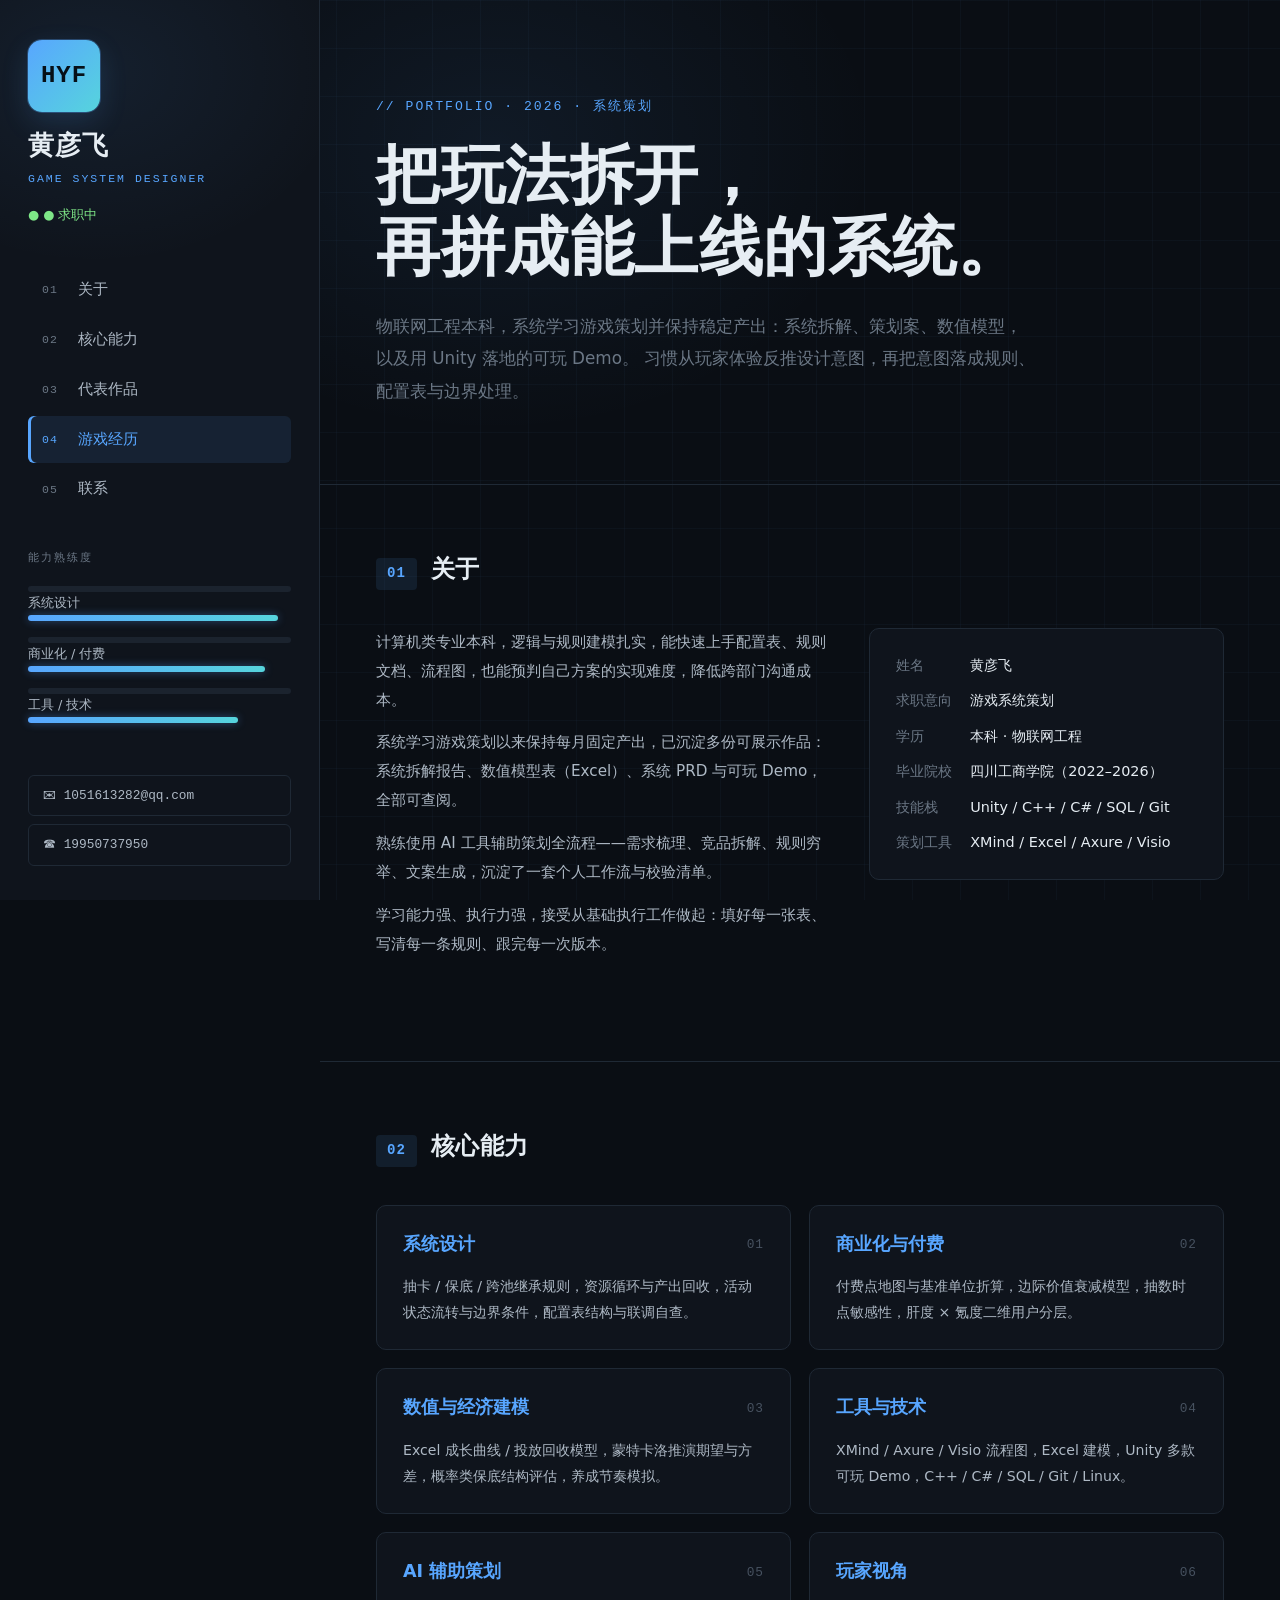
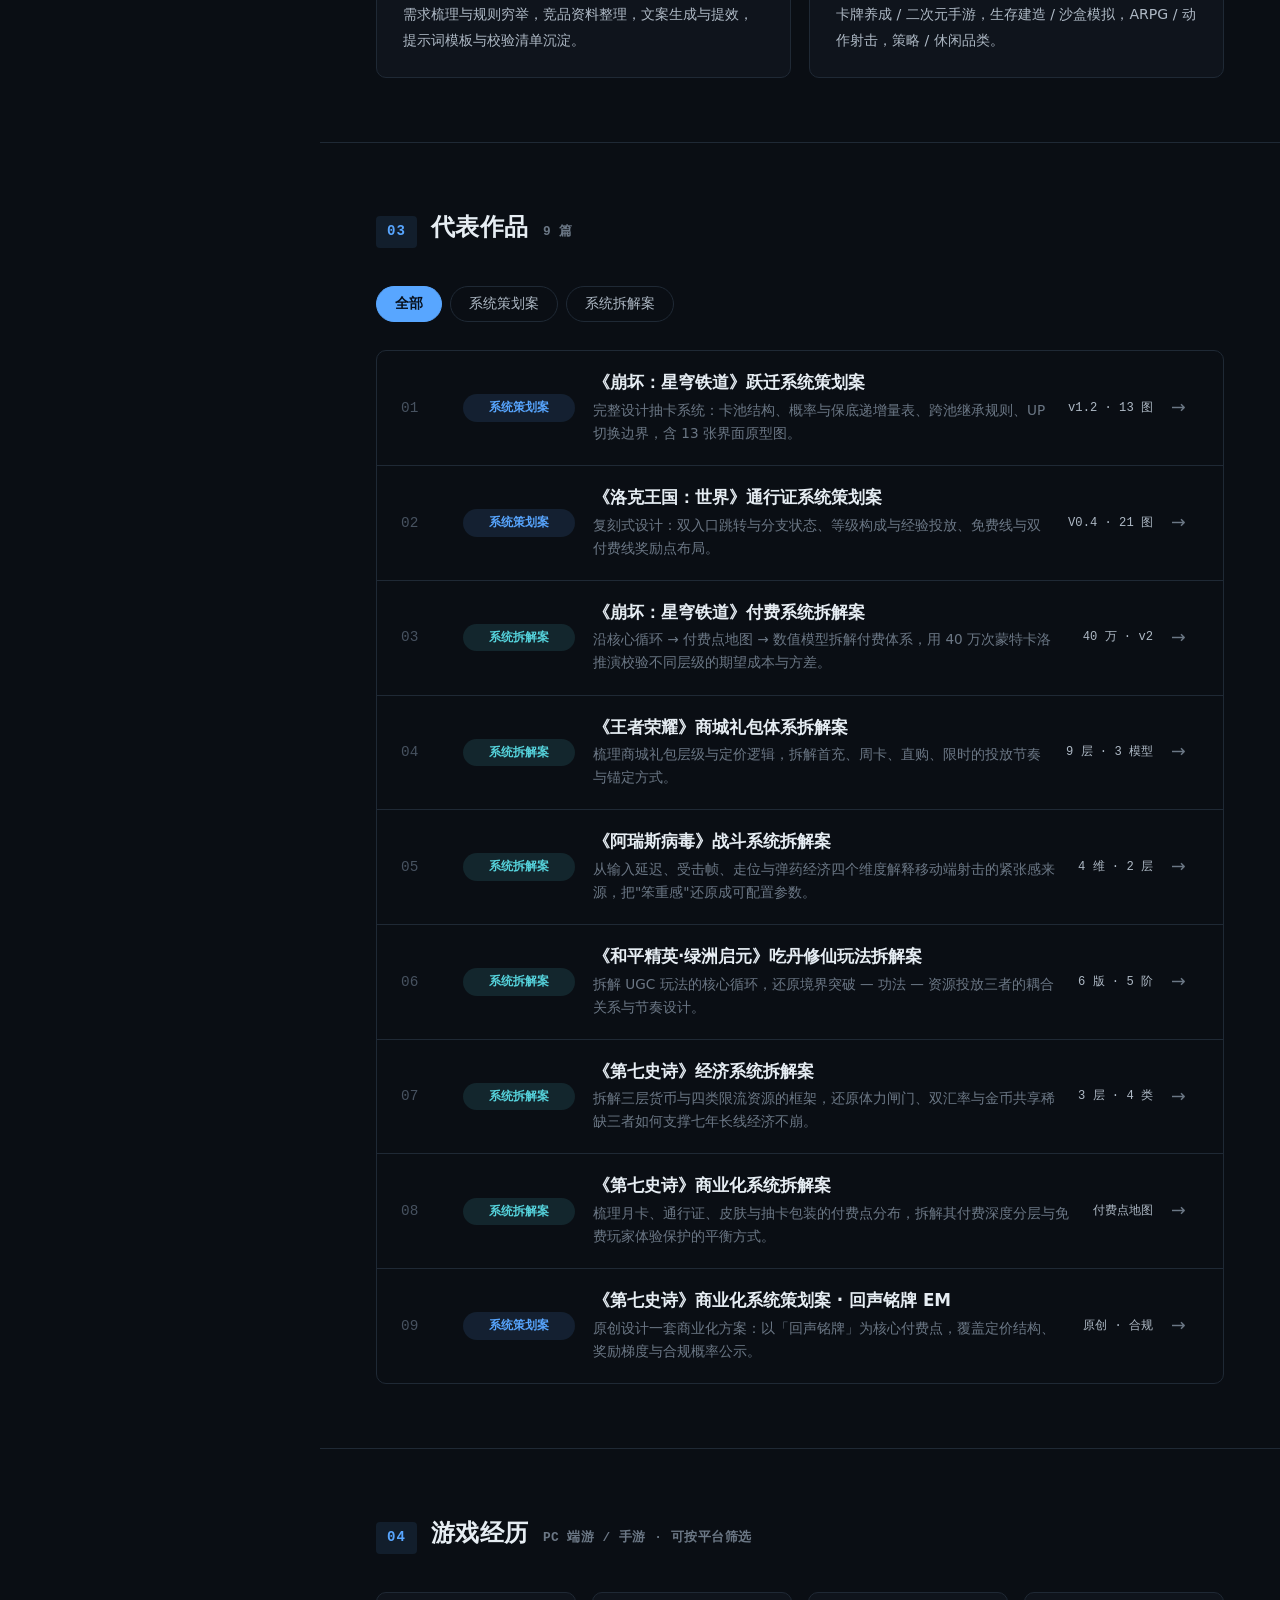
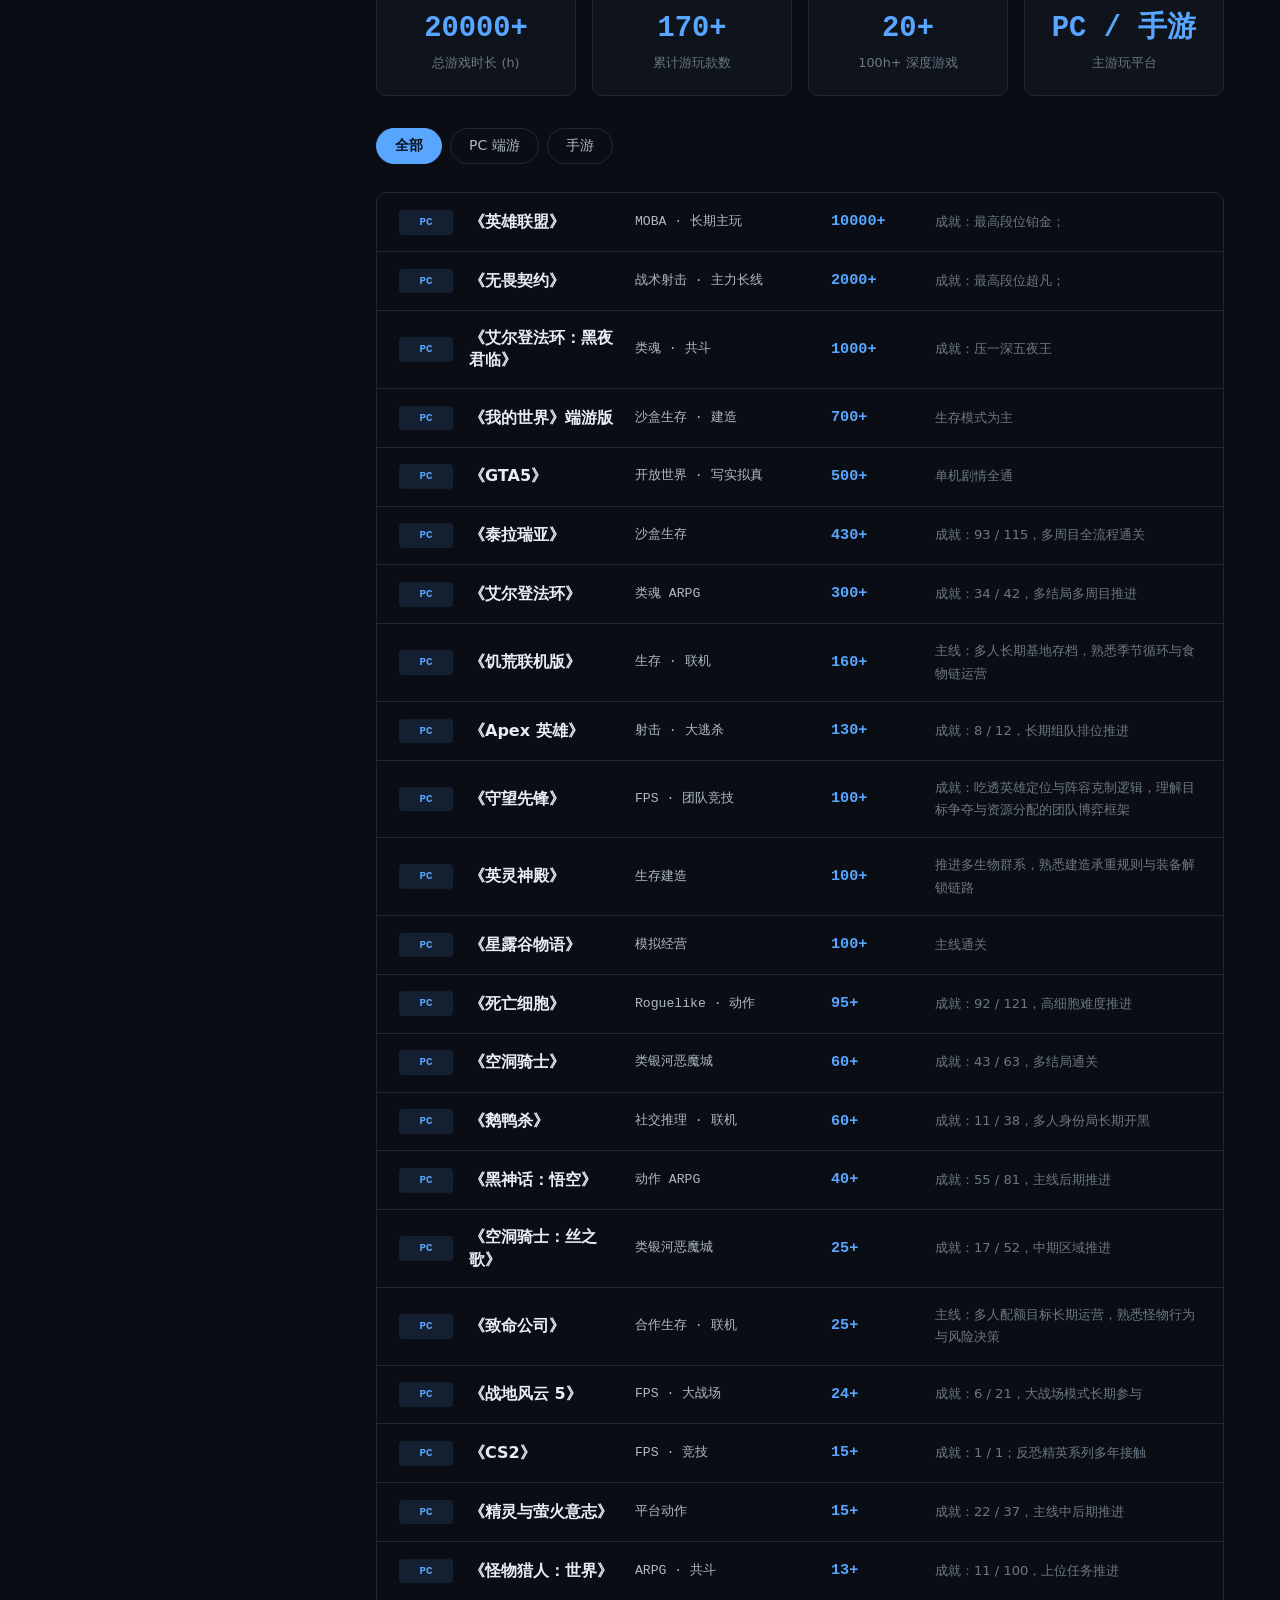
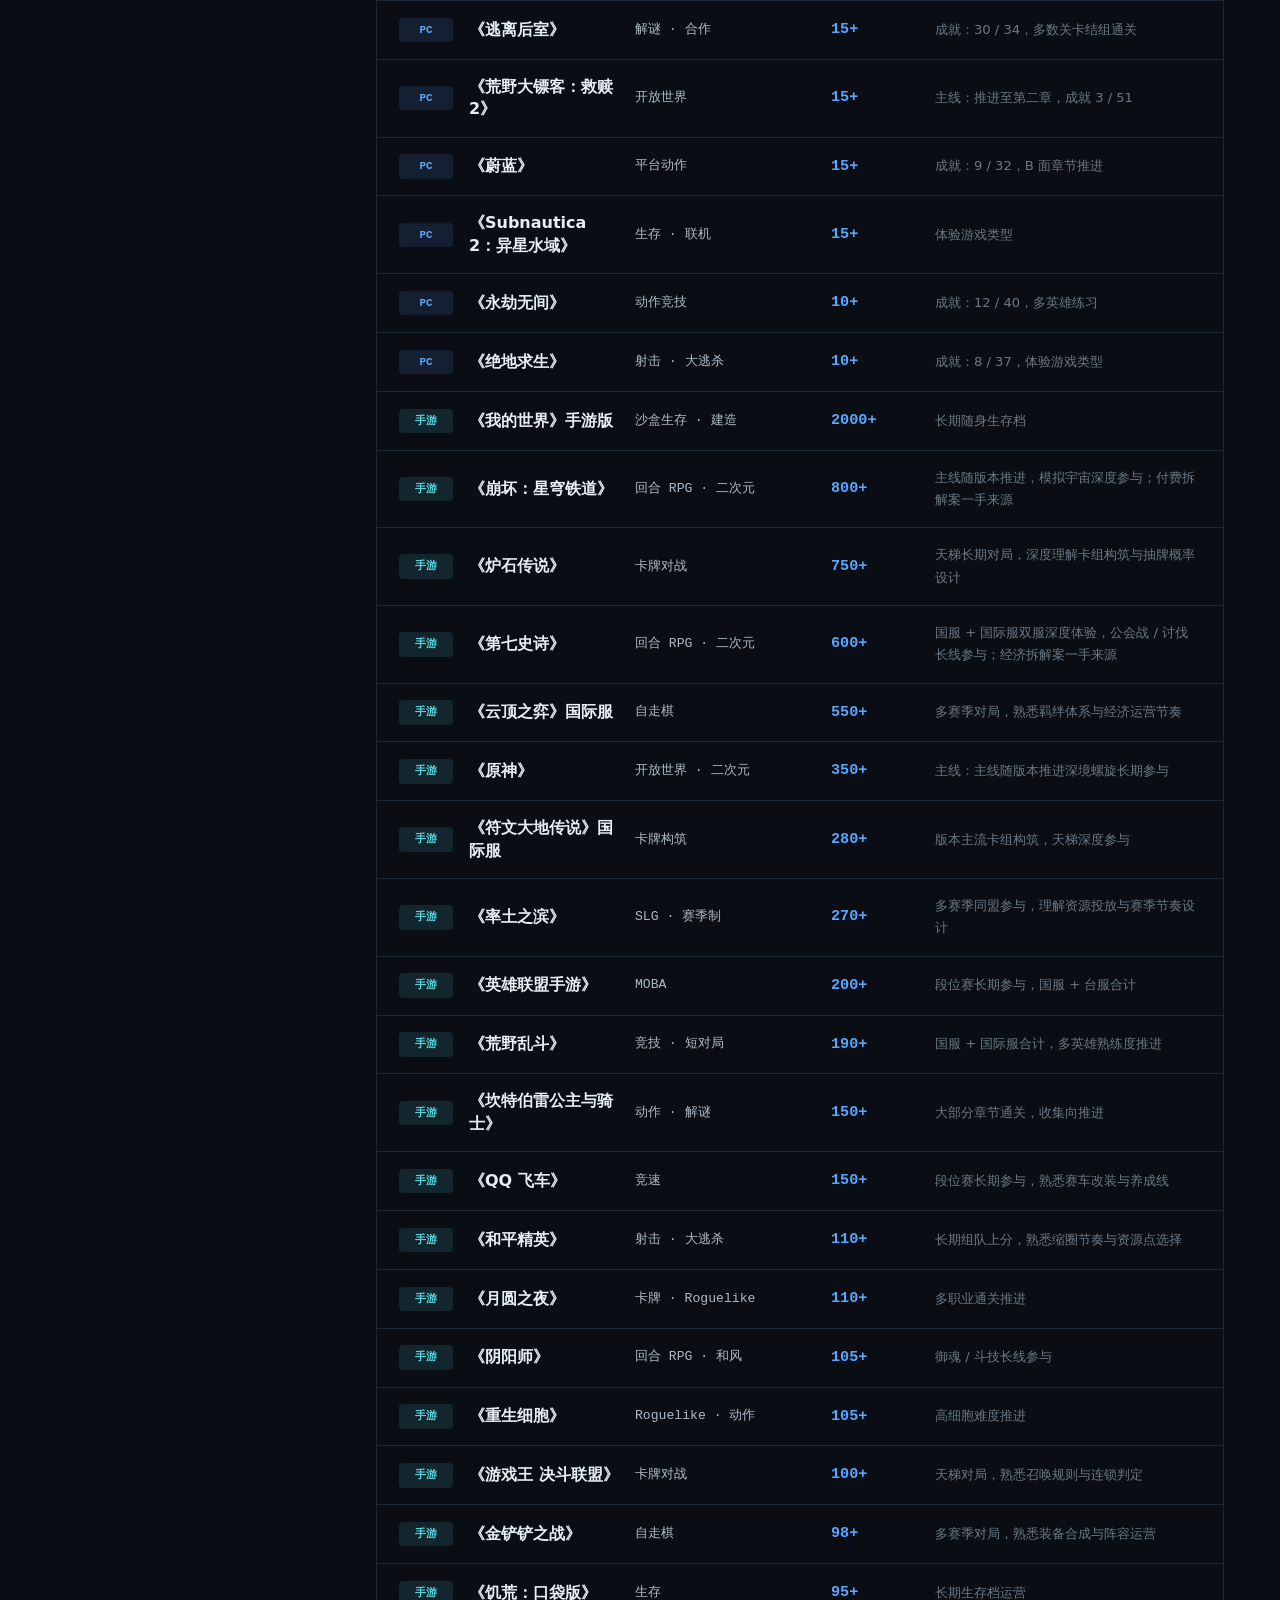
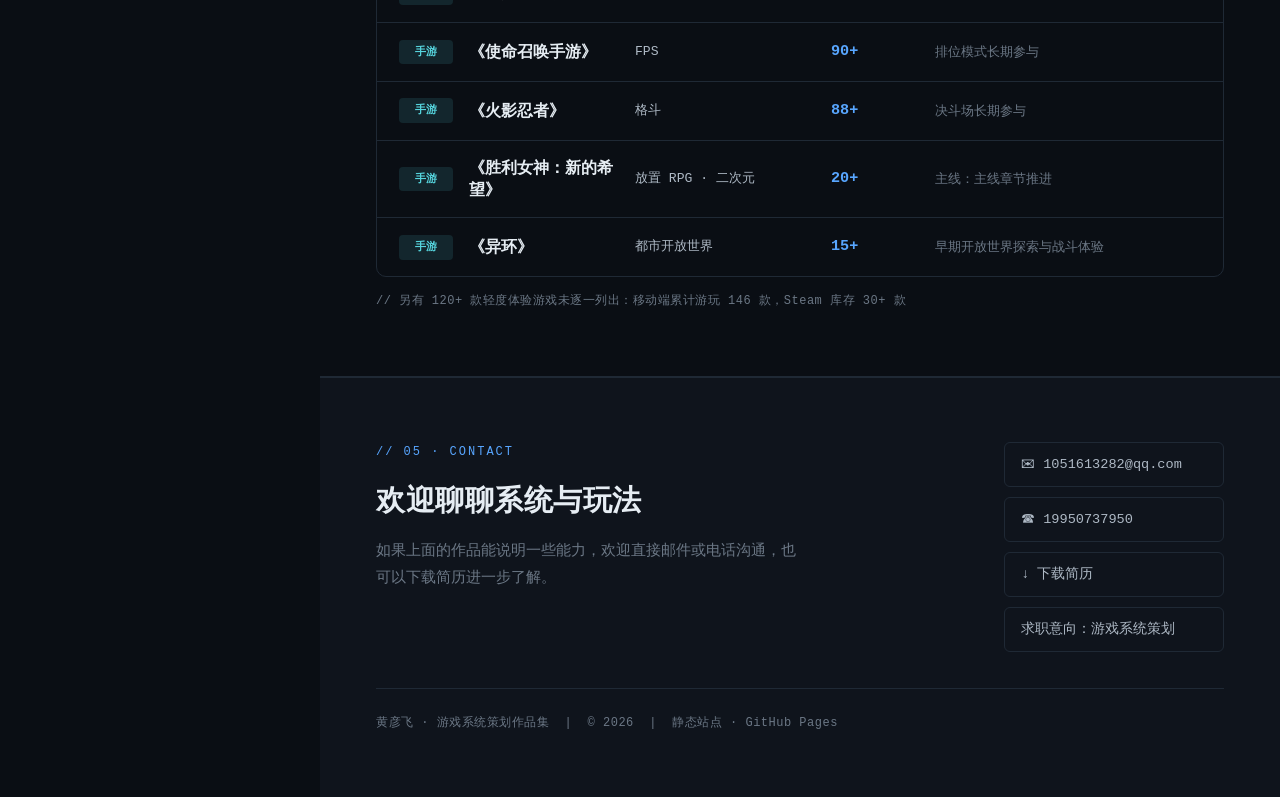
==== index.html @ 5b3c5676 "portfolio v2: 9 works, 51 games, resume download" ====
<!DOCTYPE html>
<html lang="zh-CN">
<head>
<meta charset="UTF-8">
<meta name="viewport" content="width=device-width, initial-scale=1">
<title>黄彦飞 · 游戏系统策划</title>
<meta name="description" content="黄彦飞 —— 游戏系统策划作品集：系统拆解、商业化策划、数值推演与可玩 Demo。求职意向：系统策划。">
<link rel="stylesheet" href="assets/styles.css">
</head>
<body>

<div class="shell">

  <!-- ============ 左侧身份栏 ============ -->
  <aside class="sidebar">
    <div class="idcard">
      <div class="idcard__avatar">HYF</div>
      <div class="idcard__name">黄彦飞</div>
      <div class="idcard__role">GAME&nbsp;SYSTEM&nbsp;DESIGNER</div>
      <div class="idcard__meta">
        <span class="ok">● 求职中</span>
      </div>
    </div>

    <nav class="sidenav">
      <a href="#about"><b>01</b><span>关于</span></a>
      <a href="#skills"><b>02</b><span>核心能力</span></a>
      <a href="#work"><b>03</b><span>代表作品</span></a>
      <a href="#play"><b>04</b><span>游戏经历</span></a>
      <a href="#contact"><b>05</b><span>联系</span></a>
    </nav>

    <div class="side-skills">
      <div class="sklabel">能力熟练度</div>
      <div class="statbar"><span>系统设计</span><i style="width:95%"></i></div>
      <div class="statbar"><span>商业化 / 付费</span><i style="width:90%"></i></div>
      <div class="statbar"><span>工具 / 技术</span><i style="width:80%"></i></div>
    </div>

    <div class="side-contact">
      <a href="mailto:1051613282@qq.com">✉ 1051613282@qq.com</a>
      <a href="tel:19950737950">☎ 19950737950</a>
    </div>
  </aside>

  <!-- ============ 右侧内容 ============ -->
  <main class="main">

    <section class="lede" id="top">
      <p class="lede__kicker">// PORTFOLIO · 2026 · 系统策划</p>
      <h1 class="lede__title">把玩法拆开，<br>再拼成能上线的系统。</h1>
      <p class="lede__desc">
        物联网工程本科，系统学习游戏策划并保持稳定产出：系统拆解、策划案、数值模型，以及用 Unity 落地的可玩 Demo。
        习惯从玩家体验反推设计意图，再把意图落成规则、配置表与边界处理。
      </p>
    </section>

    <!-- 01 关于 -->
    <section class="block" id="about">
      <div class="block__label"><span>01</span>关于</div>
      <div class="about2">
        <div class="about2__bio">
          <p>计算机类专业本科，逻辑与规则建模扎实，能快速上手配置表、规则文档、流程图，也能预判自己方案的实现难度，降低跨部门沟通成本。</p>
          <p>系统学习游戏策划以来保持每月固定产出，已沉淀多份可展示作品：系统拆解报告、数值模型表（Excel）、系统 PRD 与可玩 Demo，全部可查阅。</p>
          <p>熟练使用 AI 工具辅助策划全流程——需求梳理、竞品拆解、规则穷举、文案生成，沉淀了一套个人工作流与校验清单。</p>
          <p>学习能力强、执行力强，接受从基础执行工作做起：填好每一张表、写清每一条规则、跟完每一次版本。</p>
        </div>
        <dl class="spec">
          <dt>姓名</dt><dd>黄彦飞</dd>
          <dt>求职意向</dt><dd>游戏系统策划 </dd>
          <dt>学历</dt><dd>本科 · 物联网工程</dd>
          <dt>毕业院校</dt><dd>四川工商学院（2022–2026）</dd>
          <dt>技能栈</dt><dd>Unity / C++ / C# / SQL / Git</dd>
          <dt>策划工具</dt><dd>XMind / Excel / Axure / Visio</dd>
        </dl>
      </div>
    </section>

    <!-- 02 核心能力 -->
    <section class="block" id="skills">
      <div class="block__label"><span>02</span>核心能力</div>
      <div class="skills2">
        <div class="sk">
          <div class="sk__h"><span class="sk__name">系统设计</span><span class="sk__no">01</span></div>
          <p>抽卡 / 保底 / 跨池继承规则，资源循环与产出回收，活动状态流转与边界条件，配置表结构与联调自查。</p>
        </div>
        <div class="sk">
          <div class="sk__h"><span class="sk__name">商业化与付费</span><span class="sk__no">02</span></div>
          <p>付费点地图与基准单位折算，边际价值衰减模型，抽数时点敏感性，肝度 × 氪度二维用户分层。</p>
        </div>
        <div class="sk">
          <div class="sk__h"><span class="sk__name">数值与经济建模</span><span class="sk__no">03</span></div>
          <p>Excel 成长曲线 / 投放回收模型，蒙特卡洛推演期望与方差，概率类保底结构评估，养成节奏模拟。</p>
        </div>
        <div class="sk">
          <div class="sk__h"><span class="sk__name">工具与技术</span><span class="sk__no">04</span></div>
          <p>XMind / Axure / Visio 流程图，Excel 建模，Unity 多款可玩 Demo，C++ / C# / SQL / Git / Linux。</p>
        </div>
        <div class="sk">
          <div class="sk__h"><span class="sk__name">AI 辅助策划</span><span class="sk__no">05</span></div>
          <p>需求梳理与规则穷举，竞品资料整理，文案生成与提效，提示词模板与校验清单沉淀。</p>
        </div>
        <div class="sk">
          <div class="sk__h"><span class="sk__name">玩家视角</span><span class="sk__no">06</span></div>
          <p>卡牌养成 / 二次元手游，生存建造 / 沙盒模拟，ARPG / 动作射击，策略 / 休闲品类。</p>
        </div>
      </div>
    </section>

    <!-- 03 代表作品 -->
    <section class="block" id="work">
      <div class="block__label"><span>03</span>代表作品 <em>9 篇</em></div>
      <div class="filter-bar" data-filter-target="projlist" data-row=".projrow">
        <button class="filter-btn active" data-filter="all">全部</button>
        <button class="filter-btn" data-filter="design">系统策划案</button>
        <button class="filter-btn" data-filter="analysis">系统拆解案</button>
      </div>

      <div class="projlist" id="projlist">

        <a class="projrow" data-cat="design" href="works/hsr-warp-design.html">
          <span class="projrow__idx">01</span>
          <span class="projrow__tag tag--design">系统策划案</span>
          <span class="projrow__body">
            <span class="projrow__title">《崩坏：星穹铁道》跃迁系统策划案</span>
            <span class="projrow__desc">完整设计抽卡系统：卡池结构、概率与保底递增量表、跨池继承规则、UP 切换边界，含 13 张界面原型图。</span>
          </span>
          <span class="projrow__meta">v1.2 · 13 图</span>
          <span class="projrow__arrow">→</span>
        </a>

        <a class="projrow" data-cat="design" href="works/luoke-world-design.html">
          <span class="projrow__idx">02</span>
          <span class="projrow__tag tag--design">系统策划案</span>
          <span class="projrow__body">
            <span class="projrow__title">《洛克王国：世界》通行证系统策划案</span>
            <span class="projrow__desc">复刻式设计：双入口跳转与分支状态、等级构成与经验投放、免费线与双付费线奖励点布局。</span>
          </span>
          <span class="projrow__meta">V0.4 · 21 图</span>
          <span class="projrow__arrow">→</span>
        </a>

        <a class="projrow" data-cat="analysis" href="works/hsr-payment-analysis.html">
          <span class="projrow__idx">03</span>
          <span class="projrow__tag tag--analysis">系统拆解案</span>
          <span class="projrow__body">
            <span class="projrow__title">《崩坏：星穹铁道》付费系统拆解案</span>
            <span class="projrow__desc">沿核心循环 → 付费点地图 → 数值模型拆解付费体系，用 40 万次蒙特卡洛推演校验不同层级的期望成本与方差。</span>
          </span>
          <span class="projrow__meta">40 万 · v2</span>
          <span class="projrow__arrow">→</span>
        </a>

        <a class="projrow" data-cat="analysis" href="works/wz-gift-analysis.html">
          <span class="projrow__idx">04</span>
          <span class="projrow__tag tag--analysis">系统拆解案</span>
          <span class="projrow__body">
            <span class="projrow__title">《王者荣耀》商城礼包体系拆解案</span>
            <span class="projrow__desc">梳理商城礼包层级与定价逻辑，拆解首充、周卡、直购、限时的投放节奏与锚定方式。</span>
          </span>
          <span class="projrow__meta">9 层 · 3 模型</span>
          <span class="projrow__arrow">→</span>
        </a>

        <a class="projrow" data-cat="analysis" href="works/ares-combat-analysis.html">
          <span class="projrow__idx">05</span>
          <span class="projrow__tag tag--analysis">系统拆解案</span>
          <span class="projrow__body">
            <span class="projrow__title">《阿瑞斯病毒》战斗系统拆解案</span>
            <span class="projrow__desc">从输入延迟、受击帧、走位与弹药经济四个维度解释移动端射击的紧张感来源，把"笨重感"还原成可配置参数。</span>
          </span>
          <span class="projrow__meta">4 维 · 2 层</span>
          <span class="projrow__arrow">→</span>
        </a>

        <a class="projrow" data-cat="analysis" href="works/oasis-xiuxian-analysis.html">
          <span class="projrow__idx">06</span>
          <span class="projrow__tag tag--analysis">系统拆解案</span>
          <span class="projrow__body">
            <span class="projrow__title">《和平精英·绿洲启元》吃丹修仙玩法拆解案</span>
            <span class="projrow__desc">拆解 UGC 玩法的核心循环，还原境界突破 — 功法 — 资源投放三者的耦合关系与节奏设计。</span>
          </span>
          <span class="projrow__meta">6 版 · 5 阶</span>
          <span class="projrow__arrow">→</span>
        </a>

        <a class="projrow" data-cat="analysis" href="works/e7-economy-analysis.html">
          <span class="projrow__idx">07</span>
          <span class="projrow__tag tag--analysis">系统拆解案</span>
          <span class="projrow__body">
            <span class="projrow__title">《第七史诗》经济系统拆解案</span>
            <span class="projrow__desc">拆解三层货币与四类限流资源的框架，还原体力闸门、双汇率与金币共享稀缺三者如何支撑七年长线经济不崩。</span>
          </span>
          <span class="projrow__meta">3 层 · 4 类</span>
          <span class="projrow__arrow">→</span>
        </a>

        <a class="projrow" data-cat="analysis" href="works/e7-monetization-analysis.html">
          <span class="projrow__idx">08</span>
          <span class="projrow__tag tag--analysis">系统拆解案</span>
          <span class="projrow__body">
            <span class="projrow__title">《第七史诗》商业化系统拆解案</span>
            <span class="projrow__desc">梳理月卡、通行证、皮肤与抽卡包装的付费点分布，拆解其付费深度分层与免费玩家体验保护的平衡方式。</span>
          </span>
          <span class="projrow__meta">付费点地图</span>
          <span class="projrow__arrow">→</span>
        </a>

        <a class="projrow" data-cat="design" href="works/e7-monetization-design.html">
          <span class="projrow__idx">09</span>
          <span class="projrow__tag tag--design">系统策划案</span>
          <span class="projrow__body">
            <span class="projrow__title">《第七史诗》商业化系统策划案 · 回声铭牌 EM</span>
            <span class="projrow__desc">原创设计一套商业化方案：以「回声铭牌」为核心付费点，覆盖定价结构、奖励梯度与合规概率公示。</span>
          </span>
          <span class="projrow__meta">原创 · 合规</span>
          <span class="projrow__arrow">→</span>
        </a>

      </div>
    </section>

    <!-- 04 游戏经历 -->
    <section class="block" id="play">
      <div class="block__label"><span>04</span>游戏经历 <em>PC 端游 / 手游 · 可按平台筛选</em></div>
      <div class="play2">
        <div class="ptile"><b>20000+</b><span>总游戏时长 (h)</span></div>
        <div class="ptile"><b>170+</b><span>累计游玩款数</span></div>
        <div class="ptile"><b>20+</b><span>100h+ 深度游戏</span></div>
        <div class="ptile"><b>PC / 手游</b><span>主游玩平台</span></div>
      </div>
      <div class="filter-bar" data-filter-target="gamelist" data-row=".gamerow">
        <button class="filter-btn active" data-filter="all">全部</button>
        <button class="filter-btn" data-filter="pc">PC 端游</button>
        <button class="filter-btn" data-filter="mobile">手游</button>
      </div>
      <div class="gamelist" id="gamelist">

          <div class="gamerow" data-pcat="pc"><span class="gamerow__plat plat--pc">PC</span><span class="gamerow__name">《英雄联盟》</span><span class="gamerow__type">MOBA · 长期主玩</span><span class="gamerow__h">10000+</span><span class="gamerow__note">成就：最高段位铂金；</span></div>
          <div class="gamerow" data-pcat="pc"><span class="gamerow__plat plat--pc">PC</span><span class="gamerow__name">《无畏契约》</span><span class="gamerow__type">战术射击 · 主力长线</span><span class="gamerow__h">2000+</span><span class="gamerow__note">成就：最高段位超凡；</span></div>
          <div class="gamerow" data-pcat="pc"><span class="gamerow__plat plat--pc">PC</span><span class="gamerow__name">《艾尔登法环：黑夜君临》</span><span class="gamerow__type">类魂 · 共斗</span><span class="gamerow__h">1000+</span><span class="gamerow__note">成就：压一深五夜王</span></div>
          <div class="gamerow" data-pcat="pc"><span class="gamerow__plat plat--pc">PC</span><span class="gamerow__name">《我的世界》端游版</span><span class="gamerow__type">沙盒生存 · 建造</span><span class="gamerow__h">700+</span><span class="gamerow__note">生存模式为主</span></div>
          <div class="gamerow" data-pcat="pc"><span class="gamerow__plat plat--pc">PC</span><span class="gamerow__name">《GTA5》</span><span class="gamerow__type">开放世界 · 写实拟真</span><span class="gamerow__h">500+</span><span class="gamerow__note">单机剧情全通</span></div>
          <div class="gamerow" data-pcat="pc"><span class="gamerow__plat plat--pc">PC</span><span class="gamerow__name">《泰拉瑞亚》</span><span class="gamerow__type">沙盒生存</span><span class="gamerow__h">430+</span><span class="gamerow__note">成就：93 / 115，多周目全流程通关</span></div>
          <div class="gamerow" data-pcat="pc"><span class="gamerow__plat plat--pc">PC</span><span class="gamerow__name">《艾尔登法环》</span><span class="gamerow__type">类魂 ARPG</span><span class="gamerow__h">300+</span><span class="gamerow__note">成就：34 / 42，多结局多周目推进</span></div>
          <div class="gamerow" data-pcat="pc"><span class="gamerow__plat plat--pc">PC</span><span class="gamerow__name">《饥荒联机版》</span><span class="gamerow__type">生存 · 联机</span><span class="gamerow__h">160+</span><span class="gamerow__note">主线：多人长期基地存档，熟悉季节循环与食物链运营</span></div>
          <div class="gamerow" data-pcat="pc"><span class="gamerow__plat plat--pc">PC</span><span class="gamerow__name">《Apex 英雄》</span><span class="gamerow__type">射击 · 大逃杀</span><span class="gamerow__h">130+</span><span class="gamerow__note">成就：8 / 12，长期组队排位推进</span></div>
          <div class="gamerow" data-pcat="pc"><span class="gamerow__plat plat--pc">PC</span><span class="gamerow__name">《守望先锋》</span><span class="gamerow__type">FPS · 团队竞技</span><span class="gamerow__h">100+</span><span class="gamerow__note">成就：吃透英雄定位与阵容克制逻辑，理解目标争夺与资源分配的团队博弈框架</span></div>
          <div class="gamerow" data-pcat="pc"><span class="gamerow__plat plat--pc">PC</span><span class="gamerow__name">《英灵神殿》</span><span class="gamerow__type">生存建造</span><span class="gamerow__h">100+</span><span class="gamerow__note">推进多生物群系，熟悉建造承重规则与装备解锁链路</span></div>
          <div class="gamerow" data-pcat="pc"><span class="gamerow__plat plat--pc">PC</span><span class="gamerow__name">《星露谷物语》</span><span class="gamerow__type">模拟经营</span><span class="gamerow__h">100+</span><span class="gamerow__note">主线通关</span></div>
          <div class="gamerow" data-pcat="pc"><span class="gamerow__plat plat--pc">PC</span><span class="gamerow__name">《死亡细胞》</span><span class="gamerow__type">Roguelike · 动作</span><span class="gamerow__h">95+</span><span class="gamerow__note">成就：92 / 121，高细胞难度推进</span></div>
          <div class="gamerow" data-pcat="pc"><span class="gamerow__plat plat--pc">PC</span><span class="gamerow__name">《空洞骑士》</span><span class="gamerow__type">类银河恶魔城</span><span class="gamerow__h">60+</span><span class="gamerow__note">成就：43 / 63，多结局通关</span></div>
          <div class="gamerow" data-pcat="pc"><span class="gamerow__plat plat--pc">PC</span><span class="gamerow__name">《鹅鸭杀》</span><span class="gamerow__type">社交推理 · 联机</span><span class="gamerow__h">60+</span><span class="gamerow__note">成就：11 / 38，多人身份局长期开黑</span></div>
          <div class="gamerow" data-pcat="pc"><span class="gamerow__plat plat--pc">PC</span><span class="gamerow__name">《黑神话：悟空》</span><span class="gamerow__type">动作 ARPG</span><span class="gamerow__h">40+</span><span class="gamerow__note">成就：55 / 81，主线后期推进</span></div>
          <div class="gamerow" data-pcat="pc"><span class="gamerow__plat plat--pc">PC</span><span class="gamerow__name">《空洞骑士：丝之歌》</span><span class="gamerow__type">类银河恶魔城</span><span class="gamerow__h">25+</span><span class="gamerow__note">成就：17 / 52，中期区域推进</span></div>
          <div class="gamerow" data-pcat="pc"><span class="gamerow__plat plat--pc">PC</span><span class="gamerow__name">《致命公司》</span><span class="gamerow__type">合作生存 · 联机</span><span class="gamerow__h">25+</span><span class="gamerow__note">主线：多人配额目标长期运营，熟悉怪物行为与风险决策</span></div>
          <div class="gamerow" data-pcat="pc"><span class="gamerow__plat plat--pc">PC</span><span class="gamerow__name">《战地风云 5》</span><span class="gamerow__type">FPS · 大战场</span><span class="gamerow__h">24+</span><span class="gamerow__note">成就：6 / 21，大战场模式长期参与</span></div>
          <div class="gamerow" data-pcat="pc"><span class="gamerow__plat plat--pc">PC</span><span class="gamerow__name">《CS2》</span><span class="gamerow__type">FPS · 竞技</span><span class="gamerow__h">15+</span><span class="gamerow__note">成就：1 / 1；反恐精英系列多年接触</span></div>
          <div class="gamerow" data-pcat="pc"><span class="gamerow__plat plat--pc">PC</span><span class="gamerow__name">《精灵与萤火意志》</span><span class="gamerow__type">平台动作</span><span class="gamerow__h">15+</span><span class="gamerow__note">成就：22 / 37，主线中后期推进</span></div>
          <div class="gamerow" data-pcat="pc"><span class="gamerow__plat plat--pc">PC</span><span class="gamerow__name">《怪物猎人：世界》</span><span class="gamerow__type">ARPG · 共斗</span><span class="gamerow__h">13+</span><span class="gamerow__note">成就：11 / 100，上位任务推进</span></div>
          <div class="gamerow" data-pcat="pc"><span class="gamerow__plat plat--pc">PC</span><span class="gamerow__name">《逃离后室》</span><span class="gamerow__type">解谜 · 合作</span><span class="gamerow__h">15+</span><span class="gamerow__note">成就：30 / 34，多数关卡结组通关</span></div>
          <div class="gamerow" data-pcat="pc"><span class="gamerow__plat plat--pc">PC</span><span class="gamerow__name">《荒野大镖客：救赎 2》</span><span class="gamerow__type">开放世界</span><span class="gamerow__h">15+</span><span class="gamerow__note">主线：推进至第二章，成就 3 / 51</span></div>
          <div class="gamerow" data-pcat="pc"><span class="gamerow__plat plat--pc">PC</span><span class="gamerow__name">《蔚蓝》</span><span class="gamerow__type">平台动作</span><span class="gamerow__h">15+</span><span class="gamerow__note">成就：9 / 32，B 面章节推进</span></div>
          <div class="gamerow" data-pcat="pc"><span class="gamerow__plat plat--pc">PC</span><span class="gamerow__name">《Subnautica 2：异星水域》</span><span class="gamerow__type">生存 · 联机</span><span class="gamerow__h">15+</span><span class="gamerow__note">体验游戏类型</span></div>
          <div class="gamerow" data-pcat="pc"><span class="gamerow__plat plat--pc">PC</span><span class="gamerow__name">《永劫无间》</span><span class="gamerow__type">动作竞技</span><span class="gamerow__h">10+</span><span class="gamerow__note">成就：12 / 40，多英雄练习</span></div>
          <div class="gamerow" data-pcat="pc"><span class="gamerow__plat plat--pc">PC</span><span class="gamerow__name">《绝地求生》</span><span class="gamerow__type">射击 · 大逃杀</span><span class="gamerow__h">10+</span><span class="gamerow__note">成就：8 / 37，体验游戏类型</span></div>

          <div class="gamerow" data-pcat="mobile"><span class="gamerow__plat plat--mobile">手游</span><span class="gamerow__name">《我的世界》手游版</span><span class="gamerow__type">沙盒生存 · 建造</span><span class="gamerow__h">2000+</span><span class="gamerow__note">长期随身生存档</span></div>
          <div class="gamerow" data-pcat="mobile"><span class="gamerow__plat plat--mobile">手游</span><span class="gamerow__name">《崩坏：星穹铁道》</span><span class="gamerow__type">回合 RPG · 二次元</span><span class="gamerow__h">800+</span><span class="gamerow__note">主线随版本推进，模拟宇宙深度参与；付费拆解案一手来源</span></div>
          <div class="gamerow" data-pcat="mobile"><span class="gamerow__plat plat--mobile">手游</span><span class="gamerow__name">《炉石传说》</span><span class="gamerow__type">卡牌对战</span><span class="gamerow__h">750+</span><span class="gamerow__note">天梯长期对局，深度理解卡组构筑与抽牌概率设计</span></div>
          <div class="gamerow" data-pcat="mobile"><span class="gamerow__plat plat--mobile">手游</span><span class="gamerow__name">《第七史诗》</span><span class="gamerow__type">回合 RPG · 二次元</span><span class="gamerow__h">600+</span><span class="gamerow__note">国服 + 国际服双服深度体验，公会战 / 讨伐长线参与；经济拆解案一手来源</span></div>
          <div class="gamerow" data-pcat="mobile"><span class="gamerow__plat plat--mobile">手游</span><span class="gamerow__name">《云顶之弈》国际服</span><span class="gamerow__type">自走棋</span><span class="gamerow__h">550+</span><span class="gamerow__note">多赛季对局，熟悉羁绊体系与经济运营节奏</span></div>
          <div class="gamerow" data-pcat="mobile"><span class="gamerow__plat plat--mobile">手游</span><span class="gamerow__name">《原神》</span><span class="gamerow__type">开放世界 · 二次元</span><span class="gamerow__h">350+</span><span class="gamerow__note">主线：主线随版本推进深境螺旋长期参与</span></div>
          <div class="gamerow" data-pcat="mobile"><span class="gamerow__plat plat--mobile">手游</span><span class="gamerow__name">《符文大地传说》国际服</span><span class="gamerow__type">卡牌构筑</span><span class="gamerow__h">280+</span><span class="gamerow__note">版本主流卡组构筑，天梯深度参与</span></div>
          <div class="gamerow" data-pcat="mobile"><span class="gamerow__plat plat--mobile">手游</span><span class="gamerow__name">《率土之滨》</span><span class="gamerow__type">SLG · 赛季制</span><span class="gamerow__h">270+</span><span class="gamerow__note">多赛季同盟参与，理解资源投放与赛季节奏设计</span></div>
          <div class="gamerow" data-pcat="mobile"><span class="gamerow__plat plat--mobile">手游</span><span class="gamerow__name">《英雄联盟手游》</span><span class="gamerow__type">MOBA</span><span class="gamerow__h">200+</span><span class="gamerow__note">段位赛长期参与，国服 + 台服合计</span></div>
          <div class="gamerow" data-pcat="mobile"><span class="gamerow__plat plat--mobile">手游</span><span class="gamerow__name">《荒野乱斗》</span><span class="gamerow__type">竞技 · 短对局</span><span class="gamerow__h">190+</span><span class="gamerow__note">国服 + 国际服合计，多英雄熟练度推进</span></div>
          <div class="gamerow" data-pcat="mobile"><span class="gamerow__plat plat--mobile">手游</span><span class="gamerow__name">《坎特伯雷公主与骑士》</span><span class="gamerow__type">动作 · 解谜</span><span class="gamerow__h">150+</span><span class="gamerow__note">大部分章节通关，收集向推进</span></div>
          <div class="gamerow" data-pcat="mobile"><span class="gamerow__plat plat--mobile">手游</span><span class="gamerow__name">《QQ 飞车》</span><span class="gamerow__type">竞速</span><span class="gamerow__h">150+</span><span class="gamerow__note">段位赛长期参与，熟悉赛车改装与养成线</span></div>
          <div class="gamerow" data-pcat="mobile"><span class="gamerow__plat plat--mobile">手游</span><span class="gamerow__name">《和平精英》</span><span class="gamerow__type">射击 · 大逃杀</span><span class="gamerow__h">110+</span><span class="gamerow__note">长期组队上分，熟悉缩圈节奏与资源点选择</span></div>
          <div class="gamerow" data-pcat="mobile"><span class="gamerow__plat plat--mobile">手游</span><span class="gamerow__name">《月圆之夜》</span><span class="gamerow__type">卡牌 · Roguelike</span><span class="gamerow__h">110+</span><span class="gamerow__note">多职业通关推进</span></div>
          <div class="gamerow" data-pcat="mobile"><span class="gamerow__plat plat--mobile">手游</span><span class="gamerow__name">《阴阳师》</span><span class="gamerow__type">回合 RPG · 和风</span><span class="gamerow__h">105+</span><span class="gamerow__note">御魂 / 斗技长线参与</span></div>
          <div class="gamerow" data-pcat="mobile"><span class="gamerow__plat plat--mobile">手游</span><span class="gamerow__name">《重生细胞》</span><span class="gamerow__type">Roguelike · 动作</span><span class="gamerow__h">105+</span><span class="gamerow__note">高细胞难度推进</span></div>
          <div class="gamerow" data-pcat="mobile"><span class="gamerow__plat plat--mobile">手游</span><span class="gamerow__name">《游戏王 决斗联盟》</span><span class="gamerow__type">卡牌对战</span><span class="gamerow__h">100+</span><span class="gamerow__note">天梯对局，熟悉召唤规则与连锁判定</span></div>
          <div class="gamerow" data-pcat="mobile"><span class="gamerow__plat plat--mobile">手游</span><span class="gamerow__name">《金铲铲之战》</span><span class="gamerow__type">自走棋</span><span class="gamerow__h">98+</span><span class="gamerow__note">多赛季对局，熟悉装备合成与阵容运营</span></div>
          <div class="gamerow" data-pcat="mobile"><span class="gamerow__plat plat--mobile">手游</span><span class="gamerow__name">《饥荒：口袋版》</span><span class="gamerow__type">生存</span><span class="gamerow__h">95+</span><span class="gamerow__note">长期生存档运营</span></div>
          <div class="gamerow" data-pcat="mobile"><span class="gamerow__plat plat--mobile">手游</span><span class="gamerow__name">《使命召唤手游》</span><span class="gamerow__type">FPS</span><span class="gamerow__h">90+</span><span class="gamerow__note">排位模式长期参与</span></div>
          <div class="gamerow" data-pcat="mobile"><span class="gamerow__plat plat--mobile">手游</span><span class="gamerow__name">《火影忍者》</span><span class="gamerow__type">格斗</span><span class="gamerow__h">88+</span><span class="gamerow__note">决斗场长期参与</span></div>
          <div class="gamerow" data-pcat="mobile"><span class="gamerow__plat plat--mobile">手游</span><span class="gamerow__name">《胜利女神：新的希望》</span><span class="gamerow__type">放置 RPG · 二次元</span><span class="gamerow__h">20+</span><span class="gamerow__note">主线：主线章节推进</span></div>
          <div class="gamerow" data-pcat="mobile"><span class="gamerow__plat plat--mobile">手游</span><span class="gamerow__name">《异环》</span><span class="gamerow__type">都市开放世界</span><span class="gamerow__h">15+</span><span class="gamerow__note">早期开放世界探索与战斗体验</span></div>

      </div>
      <p class="gamelist__more">// 另有 120+ 款轻度体验游戏未逐一列出：移动端累计游玩 146 款，Steam 库存 30+ 款</p>
    </section>

    <!-- 05 联系 -->
    <footer class="foot" id="contact">
      <div class="foot__inner">
        <div>
          <div class="foot__kicker">// 05 · CONTACT</div>
          <h2>欢迎聊聊系统与玩法</h2>
          <p>如果上面的作品能说明一些能力，欢迎直接邮件或电话沟通，也可以下载简历进一步了解。</p>
        </div>
        <div class="foot__links">
          <a href="mailto:1051613282@qq.com">✉ 1051613282@qq.com</a>
          <a href="tel:19950737950">☎ 19950737950</a>
          <a href="files/黄彦飞_策划求职简历.docx" download>↓ 下载简历</a>
          <a href="#about">求职意向：游戏系统策划</a>
        </div>
      </div>
      <div class="foot__copy">黄彦飞 · 游戏系统策划作品集 &nbsp;|&nbsp; © 2026 &nbsp;|&nbsp; 静态站点 · GitHub Pages</div>
    </footer>

  </main>
</div>

<script src="assets/main.js"></script>
<script>
/* 岗位定制落地页变体：?v=sim = 写实模拟向（紫龙 BlackJack 等模拟岗投递用） */
(function () {
  if (location.search.indexOf('v=sim') === -1) return;
  var kicker = document.querySelector('.lede__kicker');
  var title = document.querySelector('.lede__title');
  var desc = document.querySelector('.lede__desc');
  if (kicker) kicker.innerHTML = '// PORTFOLIO · 2026 · 系统策划 · 写实模拟方向';
  if (title) title.innerHTML = '两万小时生存建造玩家，<br>拆得清经济，也写得动系统。';
  if (desc) desc.innerHTML = '《我的世界》2000 小时、《星露谷物语》《英灵神殿》各 100 小时以上的长线模拟玩家。'
    + '作品集覆盖经济系统拆解（体力闸门、双汇率、产销闭环）、40 万次蒙特卡洛付费推演与完整系统策划案，'
    + '习惯从玩家体验反推设计意图，再把意图落成规则、配置表与边界处理。';
})();
</script>
</body>
</html>
---- assets/styles.css ----
/* ============================================================
   黄彦飞 · 游戏系统策划作品集
   Layout: 左侧固定身份栏 + 右侧内容流（角色面板式）
   Style: 暗色科技风 / 克制简洁
   ============================================================ */

:root {
  --bg: #0a0e14;
  --surface: #0f141c;
  --surface-2: #141b24;
  --surface-3: #1b232e;
  --border: #1f2935;
  --border-light: #2c3a49;
  --text: #e6edf3;
  --text-sub: #aeb9c5;
  --text-muted: #6b7785;
  --text-disabled: #475260;

  --accent: #58a6ff;
  --accent-hover: #79b8ff;
  --accent-active: #a3c7ff;
  --accent-soft: rgba(88, 166, 255, 0.10);
  --accent-2: #56d4dd;
  --accent-3: #7ee787;
  --danger: #ff6b6b;
  --warning: #e3b341;

  --font-display: 'PingFang SC', 'Microsoft YaHei', 'Noto Sans CJK SC', system-ui, sans-serif;
  --font-sans: 'PingFang SC', 'Microsoft YaHei', 'Noto Sans CJK SC', system-ui, sans-serif;
  --font-mono: 'JetBrains Mono', 'SFMono-Regular', Consolas, Menlo, monospace;

  --fs-xs: 0.75rem;
  --fs-sm: 0.875rem;
  --fs-base: 1rem;
  --fs-lg: 1.25rem;
  --fs-xl: 1.5rem;
  --fs-2xl: 2rem;
  --fs-hero: clamp(2.4rem, 5vw, 4.2rem);

  --sp-2: 8px;
  --sp-3: 12px;
  --sp-4: 16px;
  --sp-5: 24px;
  --sp-6: 32px;
  --sp-7: 48px;
  --sp-8: 64px;
  --sp-9: 96px;

  --r-sm: 4px;
  --r-md: 6px;
  --r-lg: 10px;
  --r-pill: 999px;

  --sidebar-w: 320px;
  --ease: cubic-bezier(0.25, 0.46, 0.45, 0.94);
  --ease-out: cubic-bezier(0.16, 1, 0.3, 1);
  --dur: 0.3s;
}

*, *::before, *::after { box-sizing: border-box; margin: 0; padding: 0; }
html { font-size: 16px; scroll-behavior: smooth; -webkit-text-size-adjust: 100%; scroll-padding-top: 24px; }
body {
  font-family: var(--font-sans);
  color: var(--text);
  background-color: var(--bg);
  background-image:
    linear-gradient(rgba(88, 166, 255, 0.035) 1px, transparent 1px),
    linear-gradient(90deg, rgba(88, 166, 255, 0.035) 1px, transparent 1px);
  background-size: 48px 48px;
  background-attachment: fixed;
  line-height: 1.7;
  overflow-x: hidden;
  -webkit-font-smoothing: antialiased;
  -moz-osx-font-smoothing: grayscale;
}
a { color: var(--accent); text-decoration: none; transition: color var(--dur) var(--ease); }
a:hover { color: var(--accent-hover); }
::selection { background: rgba(88, 166, 255, 0.22); color: #fff; }

/* ============================================================
   详情页顶部导航（works/*.html 共用）
   ============================================================ */
.nav {
  position: fixed; top: 0; left: 0; right: 0;
  height: var(--nav-h, 62px);
  background: rgba(10, 14, 20, 0.82);
  backdrop-filter: blur(16px) saturate(160%);
  -webkit-backdrop-filter: blur(16px) saturate(160%);
  border-bottom: 1px solid var(--border);
  z-index: 100; display: flex; align-items: center;
}
.nav__inner {
  width: 100%; max-width: var(--max); margin: 0 auto;
  padding: 0 28px; display: flex; align-items: center; justify-content: space-between;
}
.nav__logo {
  font-family: var(--font-mono); font-size: 1rem; font-weight: 700;
  color: var(--accent); letter-spacing: 2px; text-decoration: none;
}
.nav__logo span { color: var(--text-muted); font-weight: 400; letter-spacing: 0.5px; font-size: 0.8rem; margin-left: 8px; }
.nav__links { display: flex; gap: 30px; list-style: none; align-items: center; }
.nav__links a {
  color: var(--text-sub); font-size: 0.875rem; letter-spacing: 0.3px;
  position: relative; white-space: nowrap; text-decoration: none; transition: color var(--dur) var(--ease);
}
.nav__links a::after {
  content: ''; position: absolute; bottom: -5px; left: 0;
  width: 0; height: 2px; background: var(--accent);
  transition: width var(--dur) var(--ease-out);
}
.nav__links a:hover, .nav__links a.active { color: var(--accent); }
.nav__links a:hover::after, .nav__links a.active::after { width: 100%; }
.nav__links a em {
  font-family: var(--font-mono); font-style: normal;
  color: var(--text-disabled); font-size: 0.7rem; letter-spacing: 1px; margin-right: 4px;
}
.nav__toggle { display: none; background: none; border: none; color: var(--text); font-size: 1.3rem; cursor: pointer; }
@media (max-width: 860px) {
  .nav__inner { padding: 0 16px; }
  .nav__toggle { display: block; }
  .nav__links {
    display: none; position: absolute; top: var(--nav-h, 62px); left: 0; right: 0;
    flex-direction: column; align-items: flex-start;
    background: var(--surface); padding: 20px 24px; gap: 18px;
    border-bottom: 1px solid var(--border);
  }
  .nav__links.open { display: flex; }
}

/* ============================================================
   Shell + Sidebar
   ============================================================ */
.shell { display: flex; min-height: 100vh; }

.sidebar {
  position: fixed; top: 0; left: 0; bottom: 0;
  width: var(--sidebar-w);
  background: var(--surface);
  border-right: 1px solid var(--border);
  padding: 40px 28px;
  display: flex; flex-direction: column;
  overflow-y: auto;
  z-index: 50;
  background-image:
    radial-gradient(ellipse 420px 320px at 30% 8%, rgba(88, 166, 255, 0.08), transparent 60%);
}

/* ---- ID card ---- */
.idcard { margin-bottom: 40px; }
.idcard__avatar {
  width: 72px; height: 72px; border-radius: 14px;
  background: linear-gradient(135deg, var(--accent), var(--accent-2));
  color: #061018; font-family: var(--font-mono); font-weight: 700;
  font-size: 1.5rem; letter-spacing: 1px;
  display: flex; align-items: center; justify-content: center;
  box-shadow: 0 0 0 1px rgba(88, 166, 255, 0.30), 0 10px 28px rgba(88, 166, 255, 0.15);
  margin-bottom: 18px;
}
.idcard__name {
  font-family: var(--font-display); font-size: 1.6rem; font-weight: 600;
  color: var(--text); letter-spacing: 1px; line-height: 1.2;
}
.idcard__role {
  font-family: var(--font-mono); font-size: 0.72rem; color: var(--accent);
  letter-spacing: 2px; margin-top: 8px;
}
.idcard__meta { display: flex; gap: 14px; margin-top: 16px; font-size: 0.8rem; color: var(--text-sub); flex-wrap: wrap; }
.idcard__meta .ok { color: var(--accent-3); }
.idcard__meta .ok::before { content: '● '; }

/* ---- Side nav ---- */
.sidenav { display: flex; flex-direction: column; gap: 2px; margin-bottom: 36px; }
.sidenav a {
  display: flex; align-items: center; gap: 14px;
  padding: 11px 14px; border-radius: var(--r-md);
  color: var(--text-sub); font-size: 0.95rem;
  transition: all var(--dur) var(--ease);
}
.sidenav a b {
  font-family: var(--font-mono); font-size: 0.72rem; color: var(--text-muted);
  width: 22px; letter-spacing: 1px; font-weight: 400;
}
.sidenav a:hover { background: var(--surface-2); color: var(--text); }
.sidenav a.active {
  background: var(--accent-soft); color: var(--accent);
  box-shadow: inset 3px 0 0 var(--accent);
}
.sidenav a.active b { color: var(--accent); }

/* ---- Side skills ---- */
.side-skills { margin-bottom: 36px; }
.sklabel {
  font-family: var(--font-mono); font-size: 0.7rem; letter-spacing: 2px;
  color: var(--text-muted); margin-bottom: 18px; text-transform: uppercase;
}
.statbar { position: relative; margin-bottom: 16px; }
.statbar span { display: block; font-size: 0.8rem; color: var(--text-sub); margin-bottom: 7px; }
.statbar::before {
  content: ''; display: block; height: 6px; border-radius: var(--r-pill);
  background: var(--surface-3); position: relative; z-index: 0;
}
.statbar i {
  display: block; height: 6px; border-radius: var(--r-pill);
  background: linear-gradient(90deg, var(--accent), var(--accent-2));
  margin-top: -6px; position: relative; z-index: 1;
  box-shadow: 0 0 8px rgba(88, 166, 255, 0.40);
  transition: width 1s var(--ease-out);
}

/* ---- Side contact ---- */
.side-contact { display: flex; flex-direction: column; gap: 8px; margin-top: auto; }
.side-contact a {
  font-family: var(--font-mono); font-size: 0.8rem; color: var(--text-sub);
  padding: 9px 14px; border: 1px solid var(--border); border-radius: var(--r-md);
  transition: all var(--dur) var(--ease);
}
.side-contact a:hover { border-color: var(--accent); color: var(--accent); background: var(--accent-soft); }

/* ============================================================
   Main content
   ============================================================ */
.main { margin-left: var(--sidebar-w); flex: 1; min-width: 0; }

/* ---- Lede / hero ---- */
.lede {
  padding: 96px 56px 76px;
  border-bottom: 1px solid var(--border);
  position: relative;
}
.lede::before {
  content: ''; position: absolute; inset: 0;
  background: radial-gradient(ellipse 640px 480px at 18% 30%, rgba(88, 166, 255, 0.08), transparent 60%);
  pointer-events: none;
}
.lede > * { position: relative; z-index: 1; }
.lede__kicker {
  font-family: var(--font-mono); font-size: 0.82rem; color: var(--accent);
  letter-spacing: 2px; margin-bottom: 22px;
}
.lede__title {
  font-family: var(--font-display); font-weight: 600; font-size: var(--fs-hero);
  line-height: 1.12; color: var(--text); letter-spacing: 0.5px; margin-bottom: 26px;
}
.lede__desc {
  color: var(--text-muted); font-size: 1.05rem; line-height: 1.95;
  max-width: 660px;
}

/* ---- Block section ---- */
.block { padding: 64px 56px; border-bottom: 1px solid var(--border); }
.block__label {
  display: flex; align-items: baseline; gap: 14px;
  font-family: var(--font-display); font-size: 1.5rem; font-weight: 600;
  color: var(--text); margin-bottom: 38px; letter-spacing: 0.5px; flex-wrap: wrap;
}
.block__label span {
  font-family: var(--font-mono); font-size: 0.88rem; color: var(--accent);
  background: var(--accent-soft); padding: 4px 11px; border-radius: var(--r-sm);
  letter-spacing: 1px;
}
.block__label em {
  font-style: normal; font-size: 0.8rem; color: var(--text-muted);
  font-family: var(--font-mono); letter-spacing: 0.5px;
}

/* ---- About ---- */
.about2 { display: grid; grid-template-columns: 1.3fr 1fr; gap: 32px; align-items: start; margin-bottom: 38px; }
.about2__bio p { color: var(--text-sub); font-size: 0.95rem; line-height: 1.9; margin-bottom: 14px; }
.about2__bio p:last-child { margin-bottom: 0; }
.spec {
  display: grid; grid-template-columns: auto 1fr; gap: 11px 18px; font-size: 0.9rem;
  border: 1px solid var(--border); border-radius: var(--r-lg); padding: 24px 26px;
  background: var(--surface); align-content: start;
}
.spec dt { color: var(--text-muted); white-space: nowrap; }
.spec dd { color: var(--text); font-weight: 500; }

.timeline2 { display: grid; gap: 18px; }
.tl {
  border: 1px solid var(--border); border-radius: var(--r-lg); padding: 22px 24px;
  background: var(--surface); transition: border-color var(--dur) var(--ease);
}
.tl:hover { border-color: var(--border-light); }
.tl__time { font-family: var(--font-mono); font-size: 0.78rem; color: var(--accent-2); letter-spacing: 0.5px; margin-bottom: 8px; }
.tl__title { font-size: 1rem; font-weight: 600; color: var(--text); margin-bottom: 8px; line-height: 1.5; }
.tl__desc { font-size: 0.88rem; color: var(--text-muted); line-height: 1.8; }

/* ---- Skills ---- */
.skills2 { display: grid; grid-template-columns: repeat(2, 1fr); gap: 18px; }
.sk {
  border: 1px solid var(--border); border-radius: var(--r-lg); padding: 24px 26px;
  background: var(--surface);
  transition: border-color var(--dur) var(--ease), transform var(--dur) var(--ease-out);
}
.sk:hover { border-color: var(--accent); transform: translateY(-3px); }
.sk__h { display: flex; align-items: center; justify-content: space-between; margin-bottom: 14px; }
.sk__name { font-family: var(--font-display); font-size: 1.1rem; font-weight: 600; color: var(--accent); }
.sk__no { font-family: var(--font-mono); font-size: 0.8rem; color: var(--text-disabled); letter-spacing: 1px; }
.sk p { font-size: 0.88rem; color: var(--text-sub); line-height: 1.85; }

/* ---- Filter ---- */
.filter-bar { display: flex; gap: 8px; flex-wrap: wrap; margin-bottom: 28px; }
.filter-btn {
  padding: 8px 18px; border: 1px solid var(--border); border-radius: var(--r-pill);
  background: transparent; color: var(--text-sub); font-size: var(--fs-sm);
  cursor: pointer; transition: all var(--dur) var(--ease);
  font-family: var(--font-sans);
}
.filter-btn:hover { border-color: var(--accent); color: var(--accent); }
.filter-btn.active { background: var(--accent); border-color: var(--accent); color: #07101c; font-weight: 600; }

/* ---- Project list ---- */
.projlist {
  display: flex; flex-direction: column;
  border: 1px solid var(--border); border-radius: var(--r-lg); overflow: hidden;
}
.projrow {
  display: grid;
  grid-template-columns: 44px 112px 1fr auto 28px;
  align-items: center; gap: 18px;
  padding: 20px 24px;
  border-bottom: 1px solid var(--border);
  text-decoration: none; color: inherit;
  transition: background var(--dur) var(--ease), padding-left var(--dur) var(--ease);
  position: relative;
}
.projrow:last-child { border-bottom: none; }
.projrow:hover { background: var(--surface); padding-left: 30px; }
.projrow__idx { font-family: var(--font-mono); font-size: 0.9rem; color: var(--text-disabled); }
.projrow__tag {
  font-family: var(--font-mono); font-size: 0.72rem; font-weight: 600;
  padding: 4px 10px; border-radius: var(--r-pill); white-space: nowrap; text-align: center;
}
.tag--design { background: rgba(88, 166, 255, 0.12); color: var(--accent); }
.tag--analysis { background: rgba(86, 212, 221, 0.12); color: var(--accent-2); }
.tag--numeric { background: rgba(126, 231, 135, 0.12); color: var(--accent-3); }
.tag--tool { background: rgba(107, 119, 133, 0.15); color: #9aa7b4; }
.projrow__body { display: flex; flex-direction: column; gap: 4px; min-width: 0; }
.projrow__title { font-size: 1.05rem; font-weight: 600; color: var(--text); line-height: 1.4; }
.projrow__desc { font-size: 0.85rem; color: var(--text-muted); line-height: 1.7; }
.projrow__meta { font-family: var(--font-mono); font-size: 0.76rem; color: var(--text-sub); white-space: nowrap; }
.projrow__arrow {
  color: var(--text-muted); font-size: 1.1rem;
  transition: transform var(--dur) var(--ease-out), color var(--dur) var(--ease);
}
.projrow:hover .projrow__arrow { color: var(--accent); transform: translateX(4px); }

/* ---- Play / games ---- */
.play2 { display: grid; grid-template-columns: repeat(4, 1fr); gap: 16px; margin-bottom: 32px; }
.ptile {
  border: 1px solid var(--border); border-radius: var(--r-lg); padding: 22px;
  background: var(--surface); text-align: center;
}
.ptile b { display: block; font-family: var(--font-mono); font-size: 1.8rem; font-weight: 700; color: var(--accent); line-height: 1; }
.ptile span { display: block; font-size: 0.8rem; color: var(--text-muted); margin-top: 8px; }

.gamelist { border: 1px solid var(--border); border-radius: var(--r-lg); overflow: hidden; }
.gamerow {
  display: grid; grid-template-columns: 54px 150px 180px 88px 1fr;
  align-items: center; gap: 16px;
  padding: 16px 22px; border-bottom: 1px solid var(--border);
  transition: background var(--dur) var(--ease);
}
.gamerow:last-child { border-bottom: none; }
.gamerow:hover { background: var(--surface); }
.gamerow__plat {
  font-family: var(--font-mono); font-size: 0.68rem; font-weight: 600;
  padding: 3px 0; border-radius: var(--r-sm); text-align: center; white-space: nowrap;
}
.plat--pc { background: rgba(88, 166, 255, 0.12); color: var(--accent); }
.plat--mobile { background: rgba(86, 212, 221, 0.12); color: var(--accent-2); }
.gamerow__name { font-size: 1rem; font-weight: 600; color: var(--text); line-height: 1.4; }
.gamerow__type { font-size: 0.82rem; color: var(--text-sub); font-family: var(--font-mono); }
.gamerow__h { font-family: var(--font-mono); font-size: 0.95rem; color: var(--accent); font-weight: 600; white-space: nowrap; }
.gamerow__note { font-size: 0.82rem; color: var(--text-muted); line-height: 1.7; }
.gamelist__more {
  font-family: var(--font-mono); font-size: 0.75rem; color: var(--text-muted);
  letter-spacing: 0.5px; margin-top: 14px;
}

/* ---- Foot / contact ---- */
.foot { padding: 64px 56px; background: var(--surface); border-top: 1px solid var(--border); }
.foot__inner { display: flex; justify-content: space-between; gap: 40px; flex-wrap: wrap; margin-bottom: 36px; }
.foot__kicker { font-family: var(--font-mono); font-size: 0.75rem; letter-spacing: 2px; color: var(--accent); margin-bottom: 14px; }
.foot h2 { font-family: var(--font-display); font-size: 1.8rem; font-weight: 600; color: var(--text); margin-bottom: 12px; letter-spacing: 0.5px; }
.foot p { color: var(--text-muted); font-size: 0.95rem; line-height: 1.8; max-width: 420px; }
.foot__links { display: flex; flex-direction: column; gap: 10px; min-width: 220px; }
.foot__links a {
  font-family: var(--font-mono); font-size: 0.85rem; color: var(--text-sub);
  padding: 10px 16px; border: 1px solid var(--border); border-radius: var(--r-md);
  transition: all var(--dur) var(--ease);
}
.foot__links a:hover { border-color: var(--accent); color: var(--accent); background: var(--accent-soft); }
.foot__copy {
  font-family: var(--font-mono); font-size: 0.75rem; color: var(--text-muted);
  letter-spacing: 0.5px; padding-top: 24px; border-top: 1px solid var(--border);
}

/* ============================================================
   Detail page (works/*.html)
   ============================================================ */
.page { padding-top: 0; }
.page__body { width: 100%; max-width: var(--max-read); margin: 0 auto; padding: 72px 28px 96px; }
.page__back {
  display: inline-flex; align-items: center; gap: 6px;
  color: var(--text-muted); font-size: 0.85rem; margin-bottom: 28px;
  transition: color var(--dur) var(--ease), gap var(--dur) var(--ease);
}
.page__back:hover { color: var(--accent); gap: 12px; }
.doc-head { border-bottom: 1px solid var(--border); padding-bottom: 24px; margin-bottom: 36px; }
.doc-head__tag {
  display: inline-block; padding: 3px 12px; border-radius: var(--r-pill);
  font-size: var(--fs-xs); font-weight: 600; margin-bottom: 14px; letter-spacing: 0.5px;
  font-family: var(--font-mono);
}
.doc-head h1 {
  font-family: var(--font-display); font-size: clamp(1.6rem, 3.6vw, 2.3rem); font-weight: 600;
  margin-bottom: 10px; line-height: 1.3; letter-spacing: 0.3px;
}
.doc-head__desc { color: var(--text-muted); font-size: var(--fs-sm); line-height: 1.85; }
.doc-meta { display: flex; gap: 20px; flex-wrap: wrap; margin-top: 20px; font-size: var(--fs-xs); color: var(--text-muted); font-family: var(--font-mono); }
.doc-meta span { letter-spacing: 0.5px; }
.doc-nav {
  background: var(--surface); border: 1px solid var(--border); border-radius: var(--r-lg);
  padding: 20px 26px; margin-bottom: 40px;
}
.doc-nav__title { font-size: var(--fs-xs); color: var(--text-muted); letter-spacing: 1.5px; margin-bottom: 10px; font-family: var(--font-mono); }
.doc-nav ol { margin: 0; padding-left: 20px; columns: 2; column-gap: 32px; }
.doc-nav li { font-size: var(--fs-sm); color: var(--text-sub); margin-bottom: 5px; break-inside: avoid; }
.doc-nav a { color: var(--text-sub); }
.doc-nav a:hover { color: var(--accent); }

.doc h2 {
  font-family: var(--font-display); font-size: 1.5rem; font-weight: 600;
  color: var(--accent); margin: 48px 0 18px; line-height: 1.35; letter-spacing: 0.3px; scroll-margin-top: 80px;
  padding-left: 14px; border-left: 3px solid var(--accent);
}
.doc h3 {
  font-size: 1.12rem; font-weight: 600; color: var(--accent-2);
  margin: 30px 0 12px; line-height: 1.5; scroll-margin-top: 80px;
}
.doc h4 { font-size: var(--fs-base); font-weight: 600; color: var(--text); margin: 22px 0 8px; }
.doc p { font-size: var(--fs-sm); color: var(--text-sub); line-height: 1.95; margin-bottom: 14px; }
.doc ul, .doc ol {
  font-size: var(--fs-sm); color: var(--text-sub); line-height: 1.9;
  margin-bottom: 14px; padding-left: 24px;
}
.doc li { margin-bottom: 7px; }
.doc strong { color: var(--text); font-weight: 600; }
.doc em { color: var(--accent-2); font-style: normal; }
.doc hr { border: none; border-top: 1px solid var(--border); margin: 40px 0; }
.doc blockquote {
  border-left: 3px solid var(--accent); padding: 4px 0 4px 20px;
  margin: 20px 0; color: var(--text-muted); font-size: var(--fs-sm); line-height: 1.9;
}
.doc code {
  font-family: var(--font-mono); font-size: 0.85em; color: var(--accent-2);
  background: var(--surface-2); padding: 2px 6px; border-radius: var(--r-sm);
}
.doc pre {
  background: var(--surface-2); border: 1px solid var(--border); border-radius: var(--r-md);
  padding: 18px 20px; overflow-x: auto; margin: 20px 0;
}
.doc pre code { background: none; padding: 0; color: var(--text-sub); line-height: 1.75; }
.table-scroll { overflow-x: auto; margin: 22px 0; }
.doc table { width: 100%; border-collapse: collapse; font-size: var(--fs-sm); }
.doc th {
  background: var(--surface-2); color: var(--text); font-weight: 600;
  text-align: left; padding: 10px 13px; border: 1px solid var(--border); white-space: nowrap;
}
.doc td { padding: 10px 13px; border: 1px solid var(--border); color: var(--text-sub); line-height: 1.7; }
.doc tr:hover td { background: var(--surface-2); }
.doc img {
  max-width: 100%; height: auto; border-radius: var(--r-md);
  border: 1px solid var(--border); margin: 18px 0; display: block;
}
.figure { margin: 24px 0; }
.figure figcaption { font-size: var(--fs-xs); color: var(--text-muted); margin-top: 8px; text-align: center; font-family: var(--font-mono); }
.doc-foot {
  margin-top: 64px; padding-top: 28px; border-top: 1px solid var(--border);
  display: flex; justify-content: space-between; gap: 20px; flex-wrap: wrap;
  font-size: var(--fs-sm);
}

/* ============================================================
   Fade in
   ============================================================ */
.fade-in { opacity: 0; transform: translateY(24px); transition: opacity 0.7s var(--ease-out), transform 0.7s var(--ease-out); }
.fade-in.visible { opacity: 1; transform: translateY(0); }

@media (prefers-reduced-motion: reduce) {
  *, *::before, *::after { animation: none !important; transition: none !important; }
  .fade-in { opacity: 1; transform: none; }
  html { scroll-behavior: auto; }
}

/* ============================================================
   Responsive
   ============================================================ */
@media (max-width: 960px) {
  .shell { flex-direction: column; }
  .sidebar {
    position: static; width: 100%; height: auto;
    flex-direction: column; border-right: none; border-bottom: 1px solid var(--border);
    padding: 28px 24px;
  }
  .side-contact { margin-top: 28px; flex-direction: row; flex-wrap: wrap; }
  .sidenav { flex-direction: row; flex-wrap: wrap; gap: 6px; }
  .sidenav a { padding: 9px 12px; }
  .sidenav a b { width: auto; }
  .main { margin-left: 0; }
  .lede, .block, .foot { padding-left: 24px; padding-right: 24px; }
  .lede { padding-top: 64px; }
  .about2 { grid-template-columns: 1fr; }
  .skills2 { grid-template-columns: 1fr; }
  .play2 { grid-template-columns: repeat(2, 1fr); }
  .gamerow { grid-template-columns: 48px 1fr 78px; gap: 10px 14px; }
  .gamerow__type { display: none; }
  .gamerow__note { grid-column: 1 / -1; }
}

@media (max-width: 600px) {
  .lede { padding: 48px 20px 56px; }
  .block { padding: 48px 20px; }
  .foot { padding: 48px 20px; }
  .projrow { grid-template-columns: 30px 1fr 24px; gap: 12px; padding: 16px 16px; }
  .projrow__tag, .projrow__meta { display: none; }
  .projrow:hover { padding-left: 20px; }
  .play2 { grid-template-columns: 1fr 1fr; }
  .gamerow { grid-template-columns: 1fr 72px; gap: 4px 12px; }
  .gamerow__plat { display: none; }
  .gamerow__note { grid-column: 1 / -1; }
  .foot__inner { flex-direction: column; }
  .doc-nav ol { columns: 1; }
}
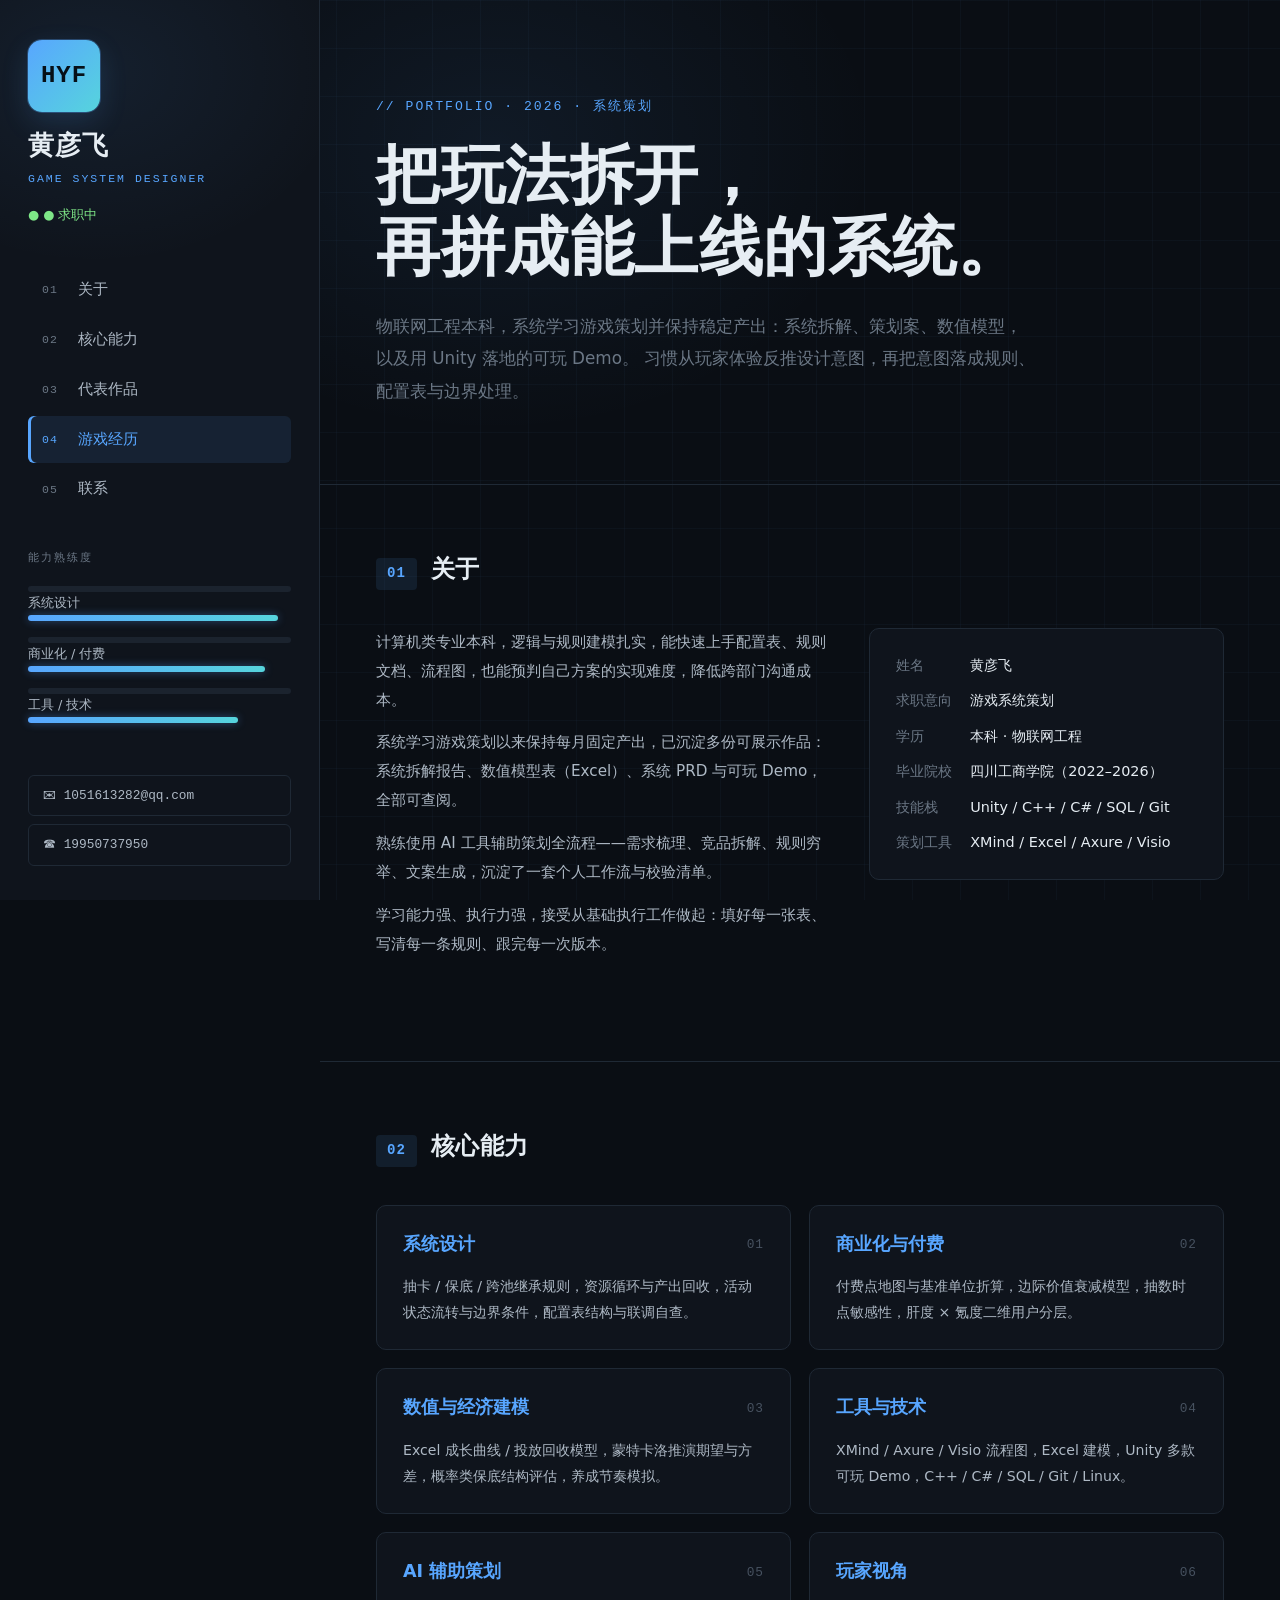
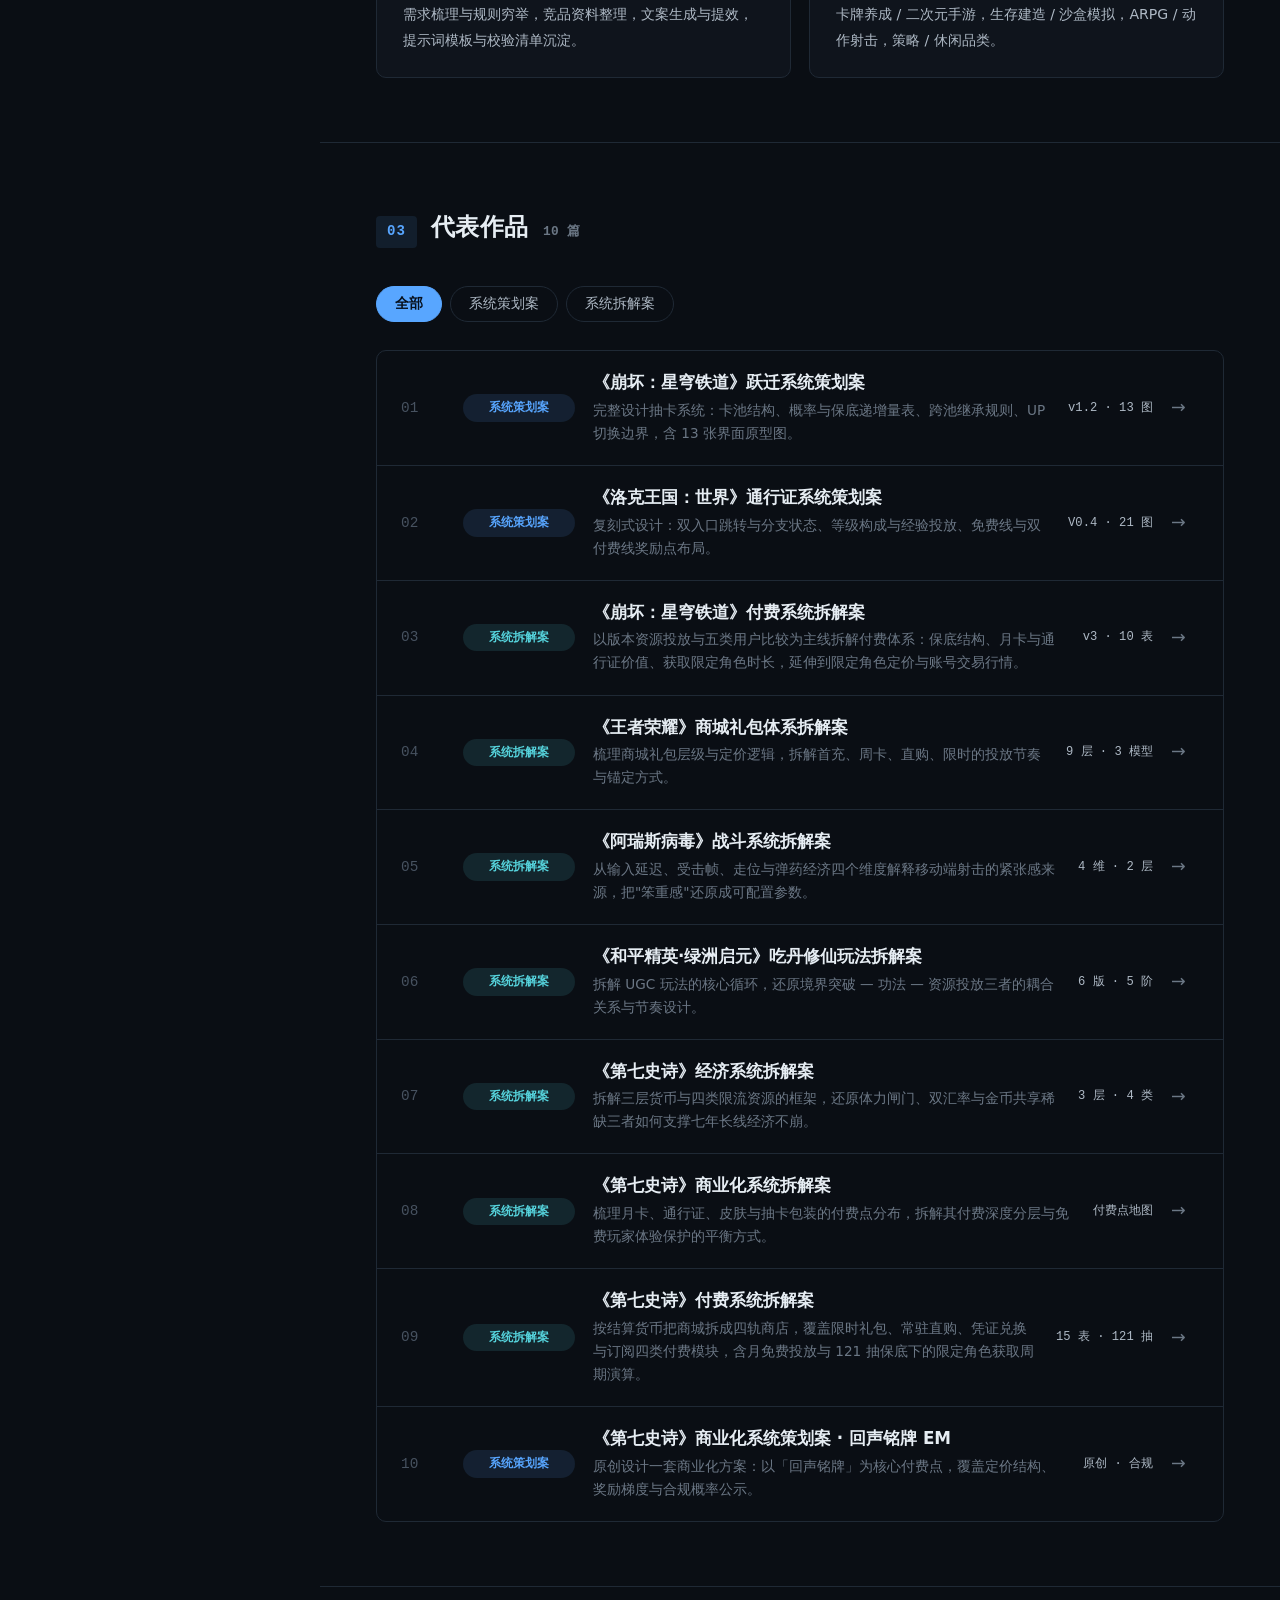
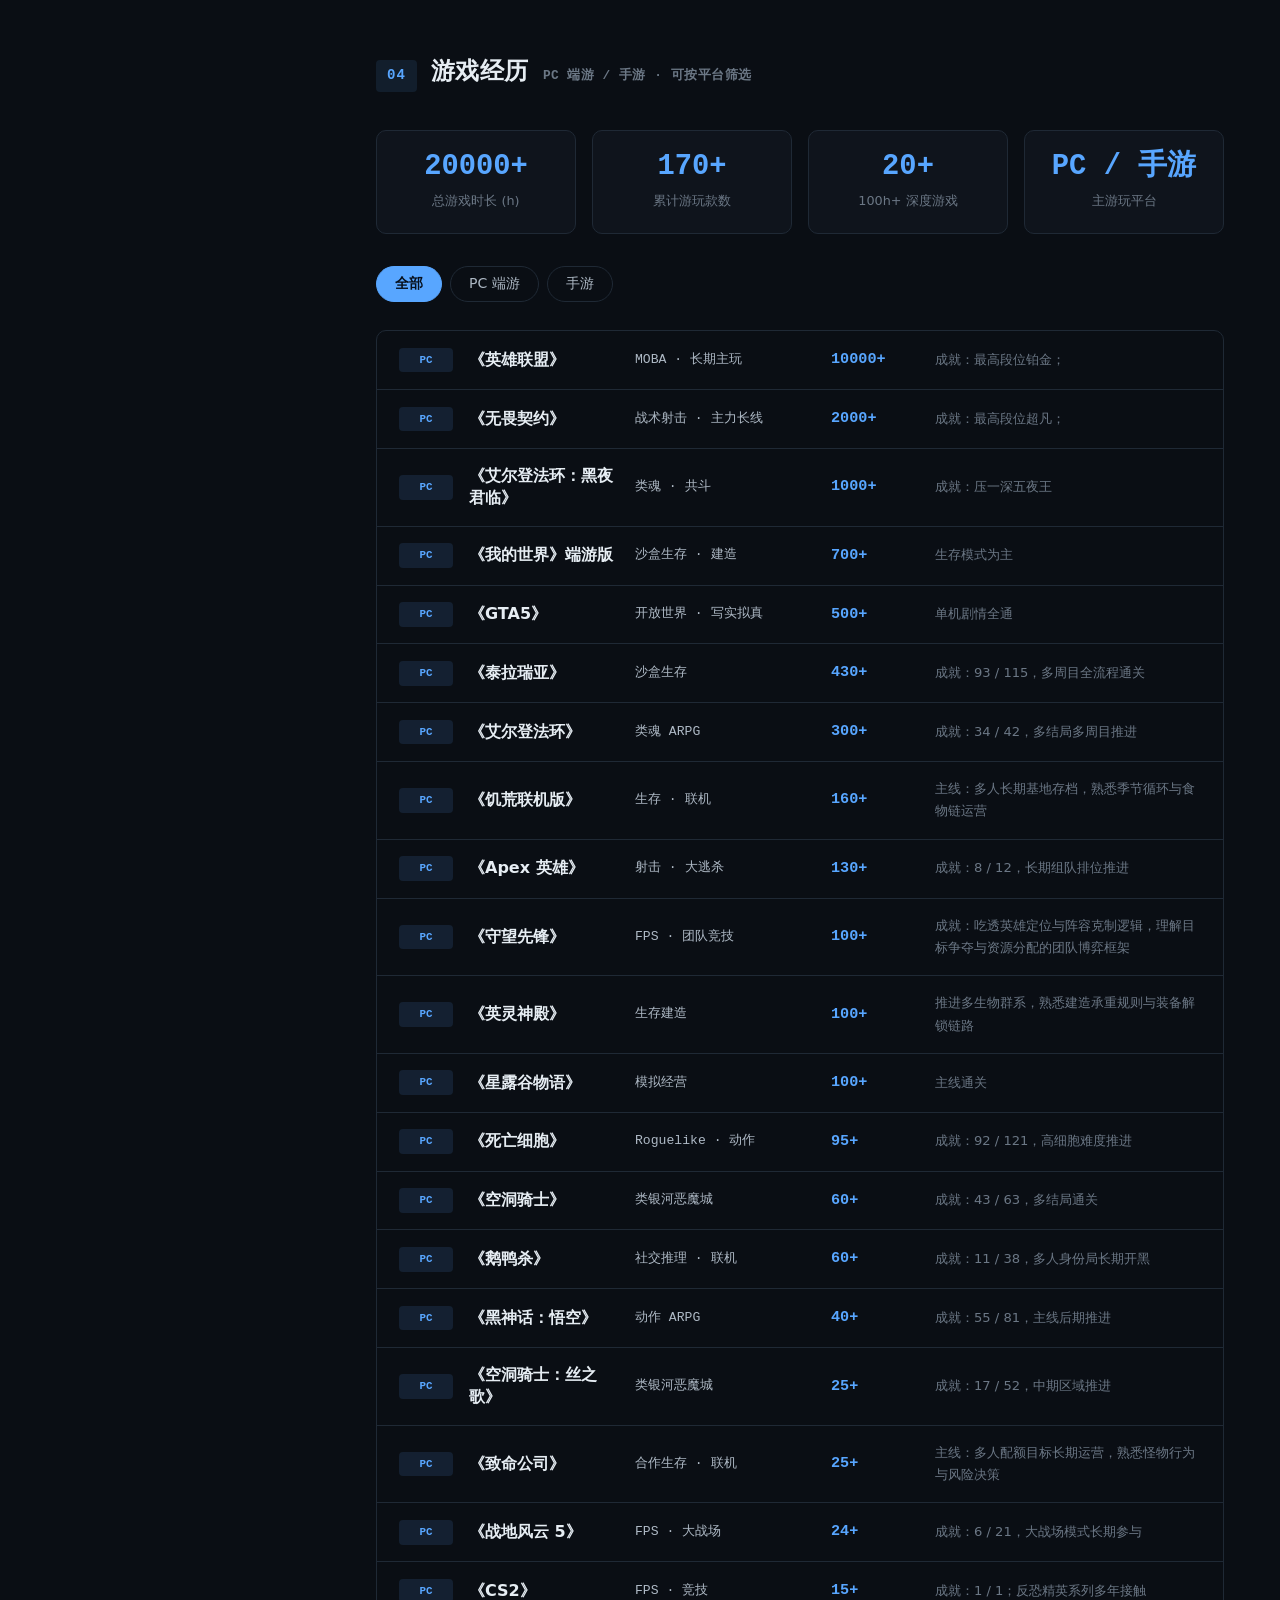
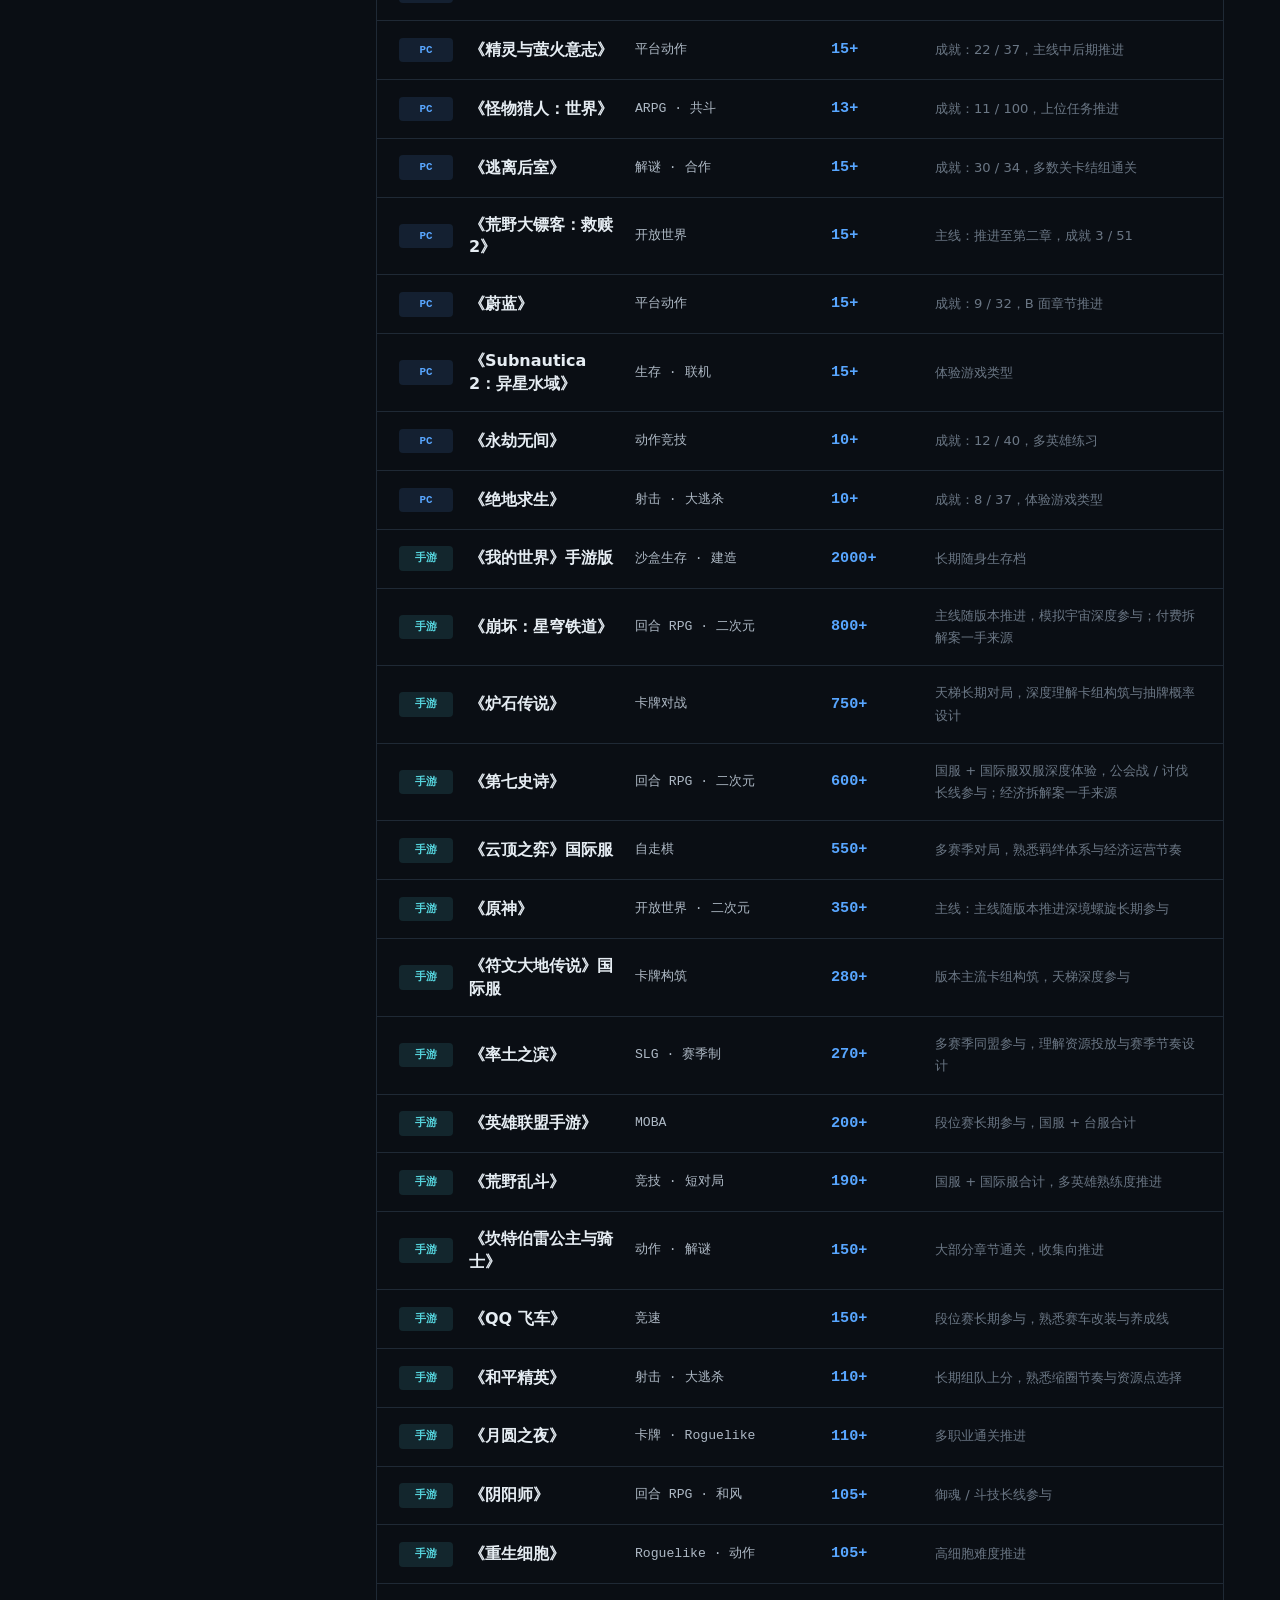
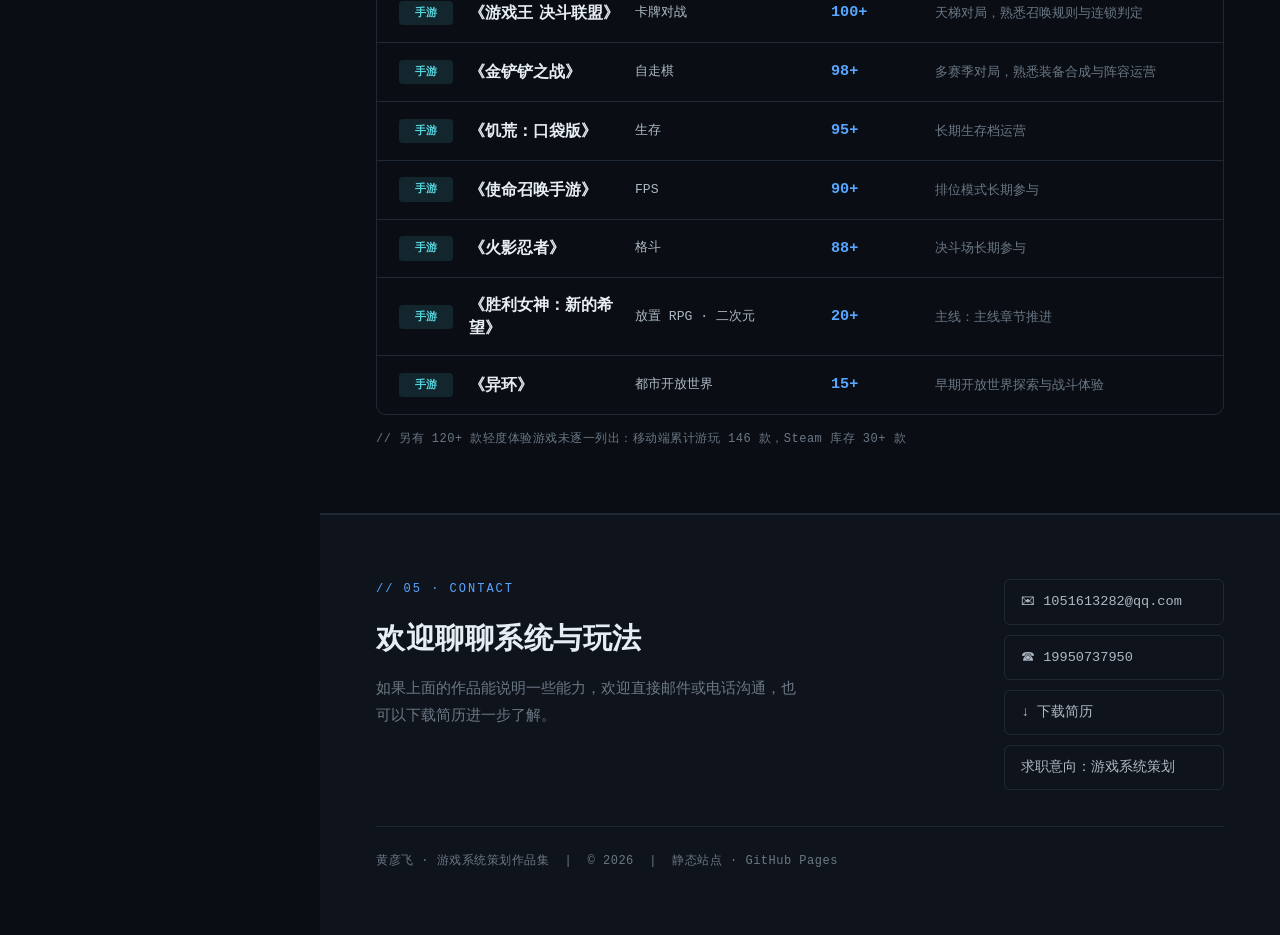
==== commit a32e031b: "portfolio update: hsr payment analysis v3, add e7 payment analysis" ====
--- a/index.html
+++ b/index.html
@@ -109,7 +109,7 @@
 
     <!-- 03 代表作品 -->
     <section class="block" id="work">
-      <div class="block__label"><span>03</span>代表作品 <em>9 篇</em></div>
+      <div class="block__label"><span>03</span>代表作品 <em>10 篇</em></div>
       <div class="filter-bar" data-filter-target="projlist" data-row=".projrow">
         <button class="filter-btn active" data-filter="all">全部</button>
         <button class="filter-btn" data-filter="design">系统策划案</button>
@@ -145,9 +145,9 @@
           <span class="projrow__tag tag--analysis">系统拆解案</span>
           <span class="projrow__body">
             <span class="projrow__title">《崩坏：星穹铁道》付费系统拆解案</span>
-            <span class="projrow__desc">沿核心循环 → 付费点地图 → 数值模型拆解付费体系，用 40 万次蒙特卡洛推演校验不同层级的期望成本与方差。</span>
-          </span>
-          <span class="projrow__meta">40 万 · v2</span>
+            <span class="projrow__desc">以版本资源投放与五类用户比较为主线拆解付费体系：保底结构、月卡与通行证价值、获取限定角色时长，延伸到限定角色定价与账号交易行情。</span>
+          </span>
+          <span class="projrow__meta">v3 · 10 表</span>
           <span class="projrow__arrow">→</span>
         </a>
 
@@ -206,8 +206,19 @@
           <span class="projrow__arrow">→</span>
         </a>
 
+        <a class="projrow" data-cat="analysis" href="works/e7-payment-analysis.html">
+          <span class="projrow__idx">09</span>
+          <span class="projrow__tag tag--analysis">系统拆解案</span>
+          <span class="projrow__body">
+            <span class="projrow__title">《第七史诗》付费系统拆解案</span>
+            <span class="projrow__desc">按结算货币把商城拆成四轨商店，覆盖限时礼包、常驻直购、凭证兑换与订阅四类付费模块，含月免费投放与 121 抽保底下的限定角色获取周期演算。</span>
+          </span>
+          <span class="projrow__meta">15 表 · 121 抽</span>
+          <span class="projrow__arrow">→</span>
+        </a>
+
         <a class="projrow" data-cat="design" href="works/e7-monetization-design.html">
-          <span class="projrow__idx">09</span>
+          <span class="projrow__idx">10</span>
           <span class="projrow__tag tag--design">系统策划案</span>
           <span class="projrow__body">
             <span class="projrow__title">《第七史诗》商业化系统策划案 · 回声铭牌 EM</span>
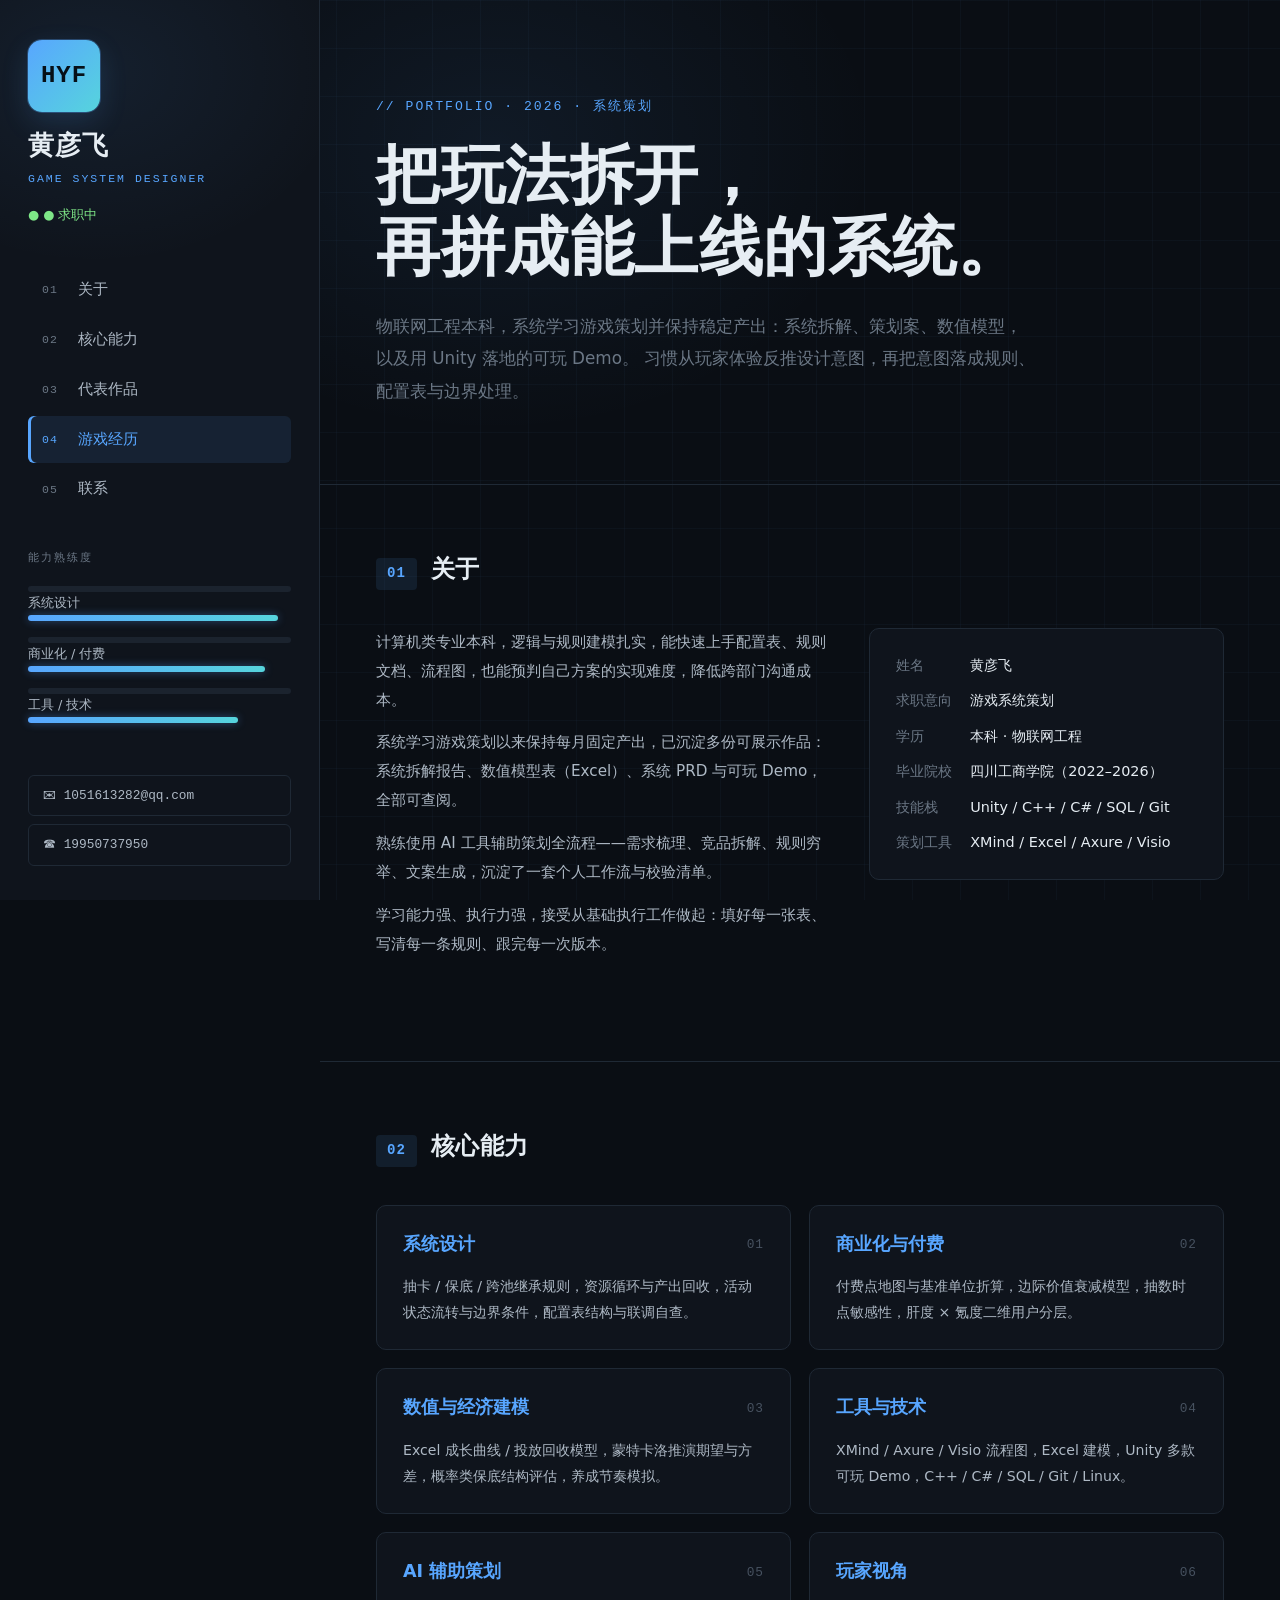
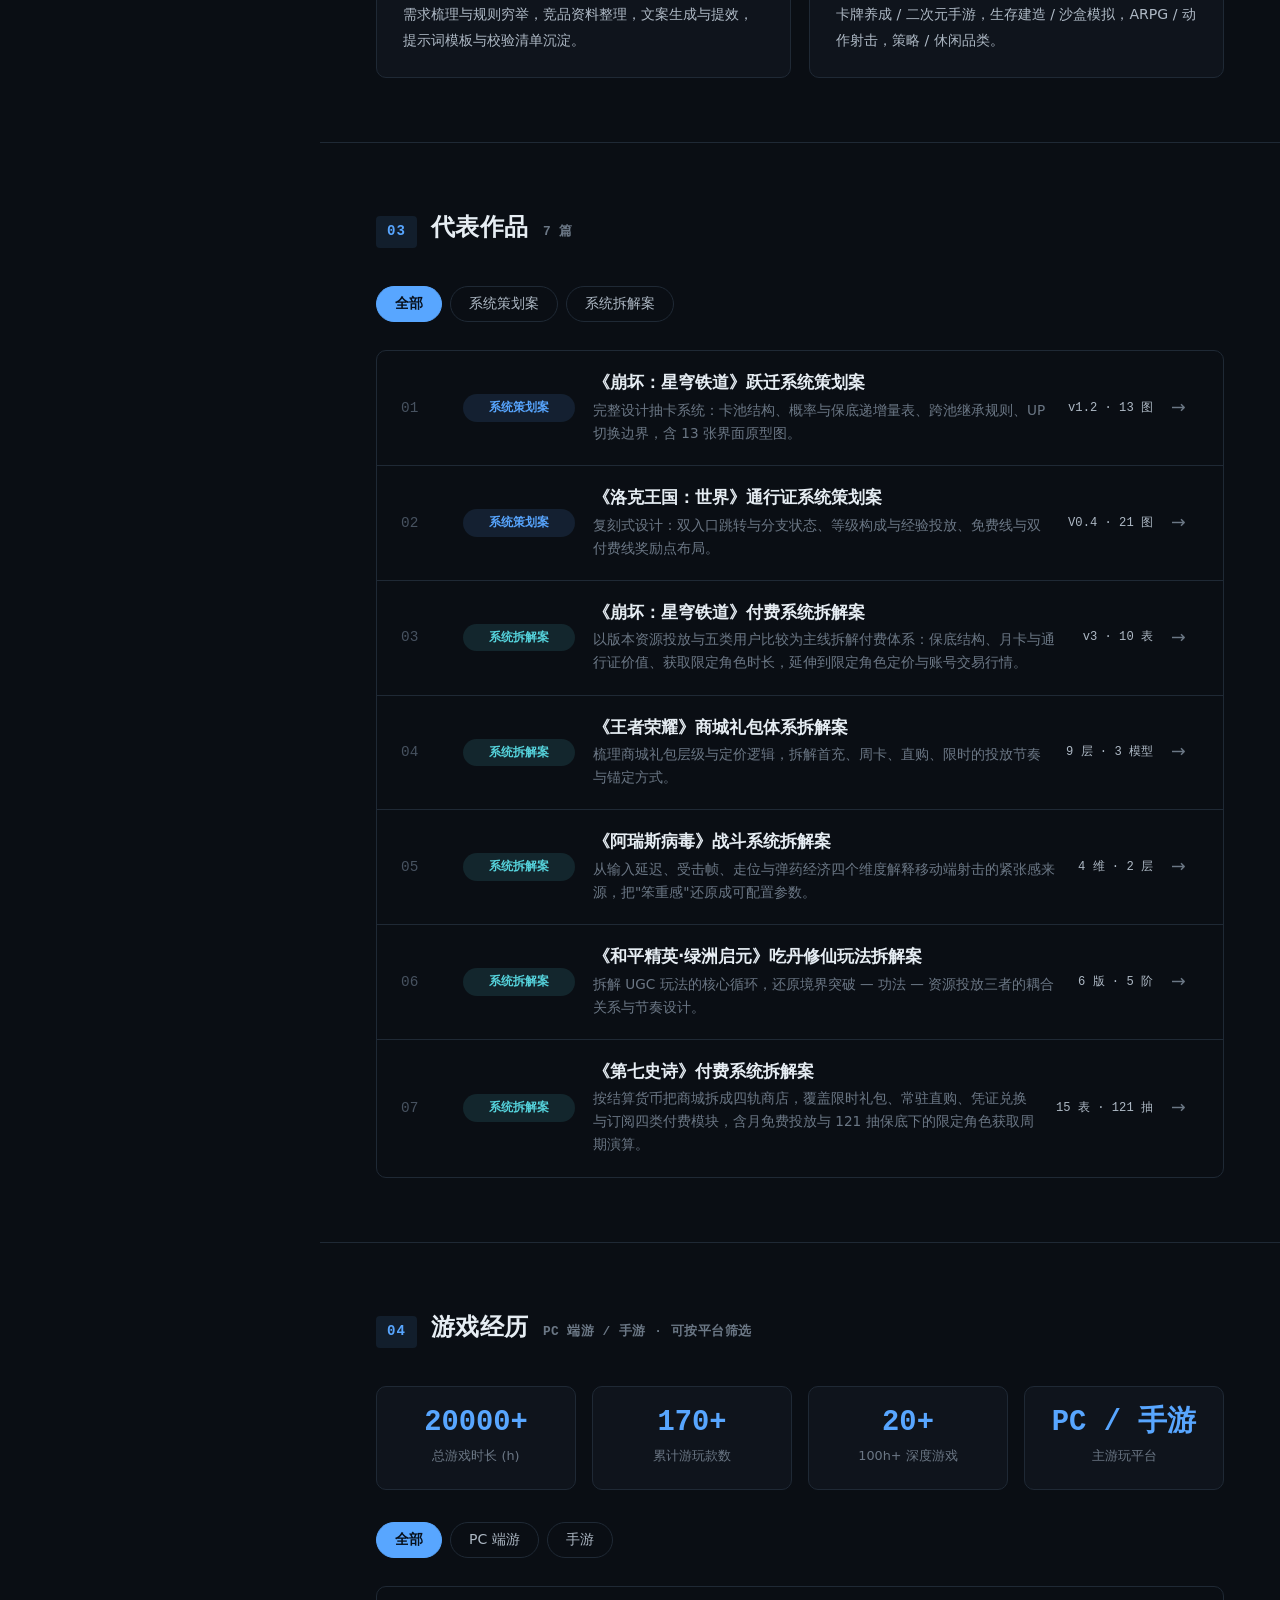
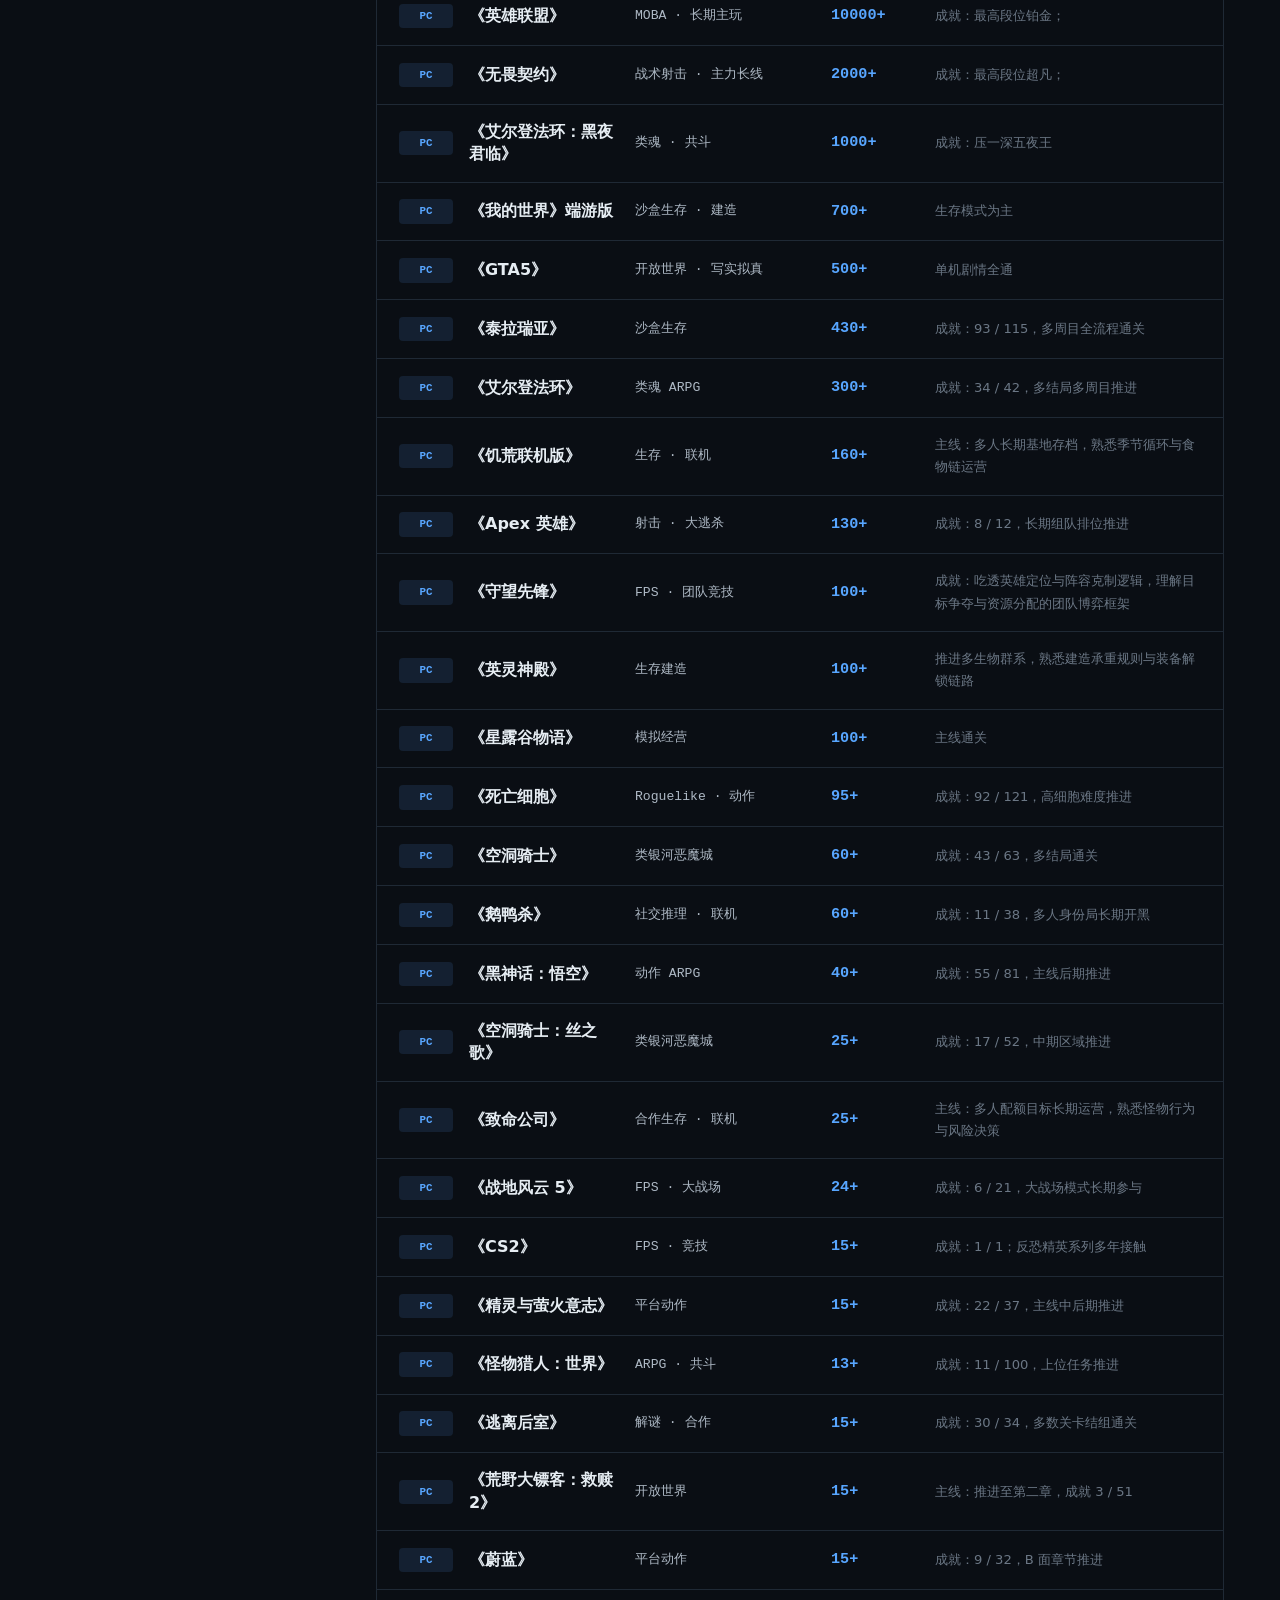
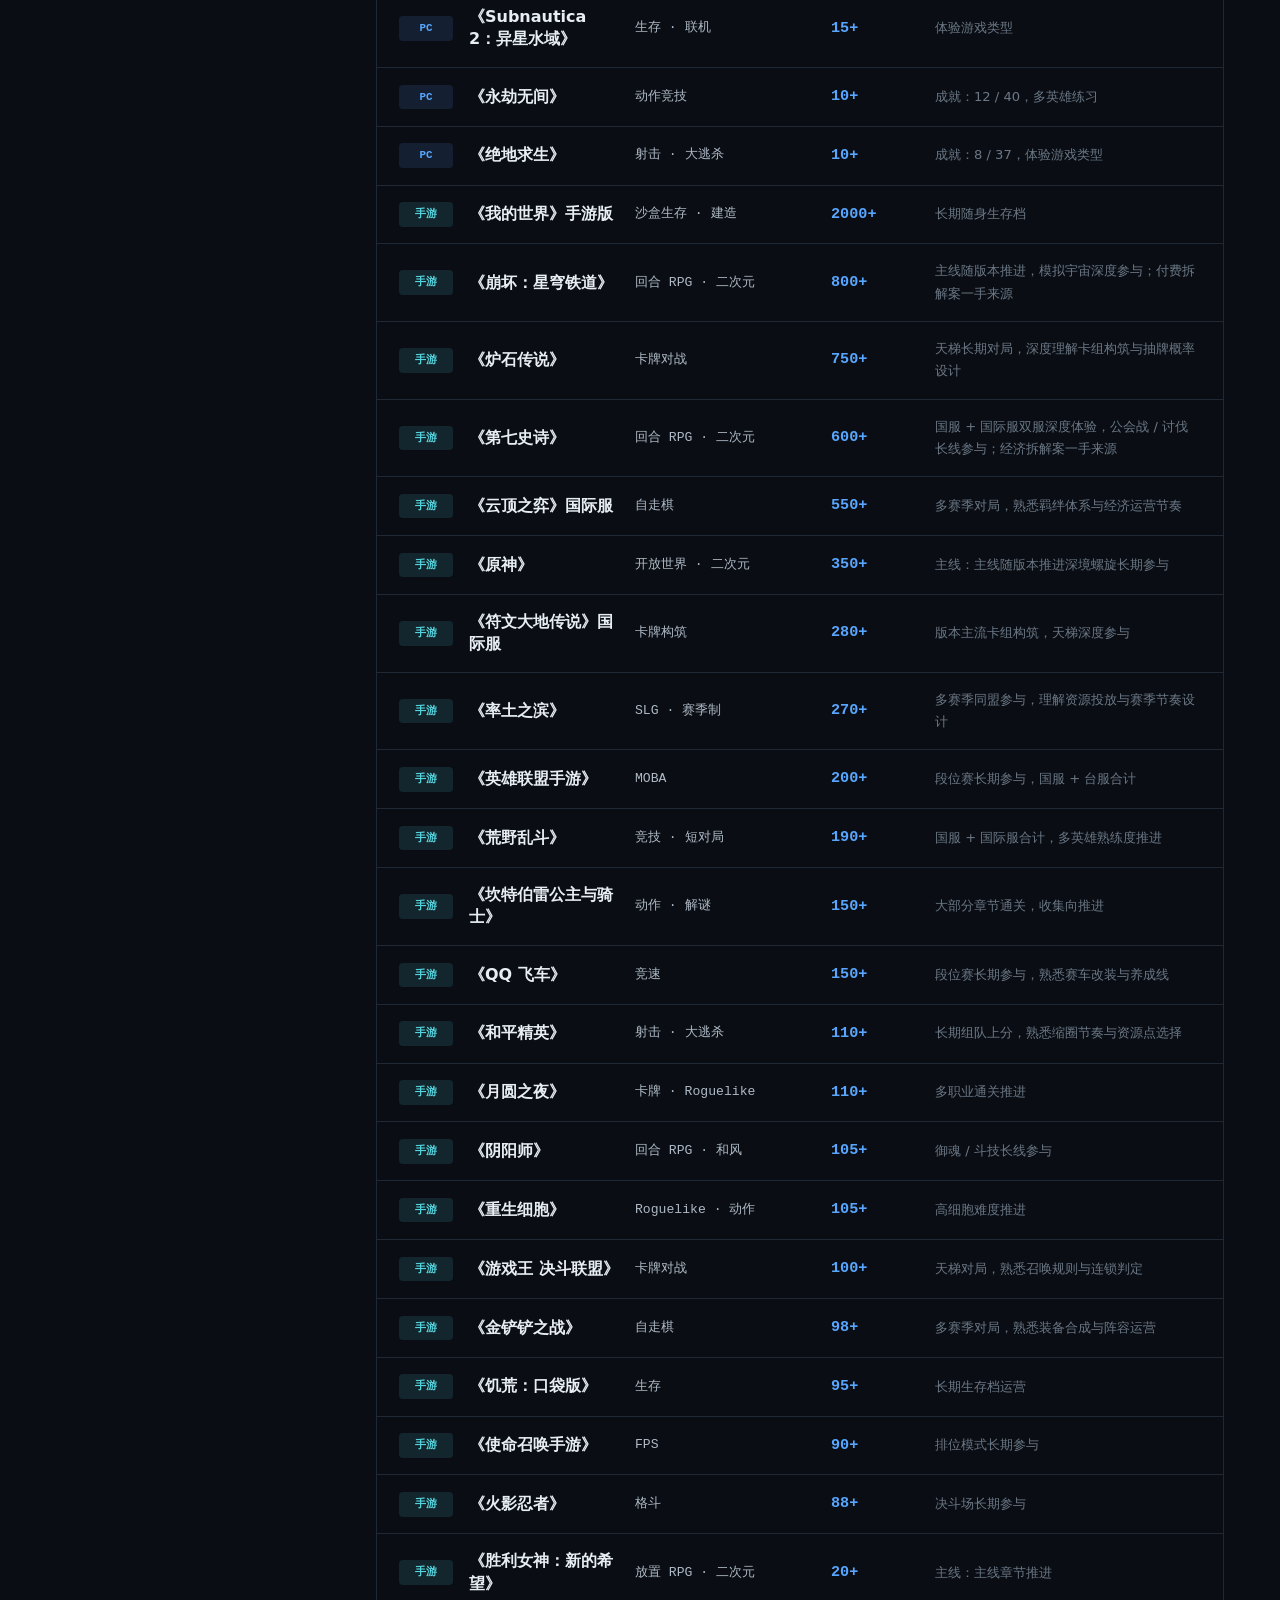
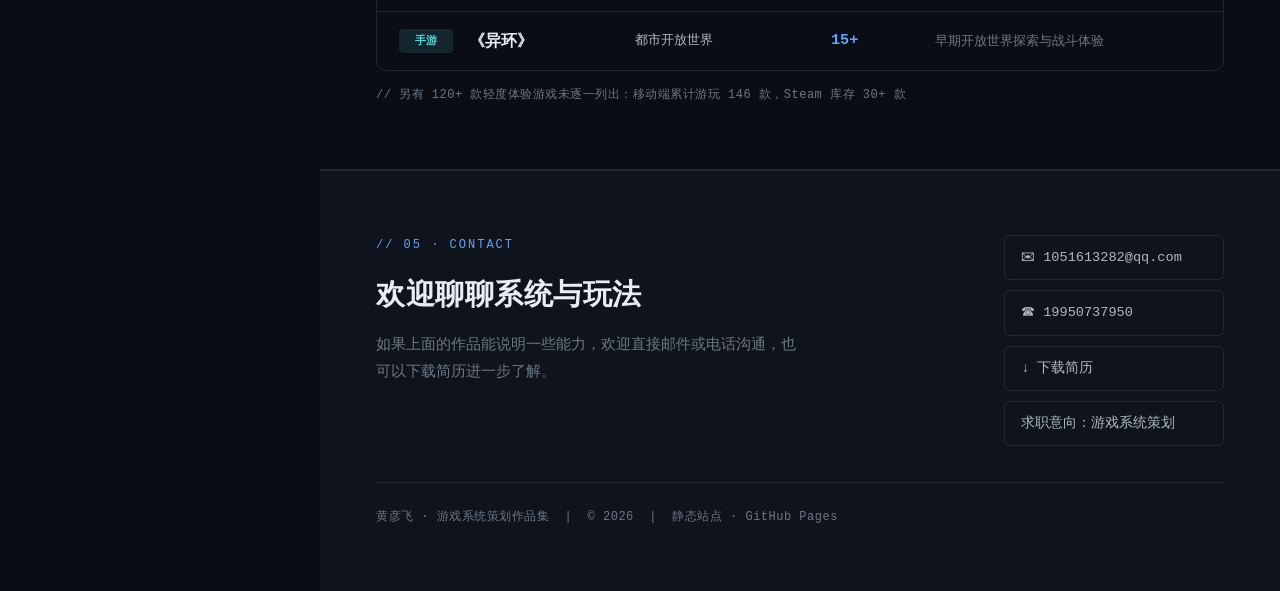
==== commit 0f1d5ec6: "portfolio update: remove three legacy e7 works, keep e7 payment analysis" ====
--- a/index.html
+++ b/index.html
@@ -1,344 +1,311 @@
-<!DOCTYPE html>
-<html lang="zh-CN">
-<head>
-<meta charset="UTF-8">
-<meta name="viewport" content="width=device-width, initial-scale=1">
-<title>黄彦飞 · 游戏系统策划</title>
-<meta name="description" content="黄彦飞 —— 游戏系统策划作品集：系统拆解、商业化策划、数值推演与可玩 Demo。求职意向：系统策划。">
-<link rel="stylesheet" href="assets/styles.css">
-</head>
-<body>
-
-<div class="shell">
-
-  <!-- ============ 左侧身份栏 ============ -->
-  <aside class="sidebar">
-    <div class="idcard">
-      <div class="idcard__avatar">HYF</div>
-      <div class="idcard__name">黄彦飞</div>
-      <div class="idcard__role">GAME&nbsp;SYSTEM&nbsp;DESIGNER</div>
-      <div class="idcard__meta">
-        <span class="ok">● 求职中</span>
-      </div>
-    </div>
-
-    <nav class="sidenav">
-      <a href="#about"><b>01</b><span>关于</span></a>
-      <a href="#skills"><b>02</b><span>核心能力</span></a>
-      <a href="#work"><b>03</b><span>代表作品</span></a>
-      <a href="#play"><b>04</b><span>游戏经历</span></a>
-      <a href="#contact"><b>05</b><span>联系</span></a>
-    </nav>
-
-    <div class="side-skills">
-      <div class="sklabel">能力熟练度</div>
-      <div class="statbar"><span>系统设计</span><i style="width:95%"></i></div>
-      <div class="statbar"><span>商业化 / 付费</span><i style="width:90%"></i></div>
-      <div class="statbar"><span>工具 / 技术</span><i style="width:80%"></i></div>
-    </div>
-
-    <div class="side-contact">
-      <a href="mailto:1051613282@qq.com">✉ 1051613282@qq.com</a>
-      <a href="tel:19950737950">☎ 19950737950</a>
-    </div>
-  </aside>
-
-  <!-- ============ 右侧内容 ============ -->
-  <main class="main">
-
-    <section class="lede" id="top">
-      <p class="lede__kicker">// PORTFOLIO · 2026 · 系统策划</p>
-      <h1 class="lede__title">把玩法拆开，<br>再拼成能上线的系统。</h1>
-      <p class="lede__desc">
-        物联网工程本科，系统学习游戏策划并保持稳定产出：系统拆解、策划案、数值模型，以及用 Unity 落地的可玩 Demo。
-        习惯从玩家体验反推设计意图，再把意图落成规则、配置表与边界处理。
-      </p>
-    </section>
-
-    <!-- 01 关于 -->
-    <section class="block" id="about">
-      <div class="block__label"><span>01</span>关于</div>
-      <div class="about2">
-        <div class="about2__bio">
-          <p>计算机类专业本科，逻辑与规则建模扎实，能快速上手配置表、规则文档、流程图，也能预判自己方案的实现难度，降低跨部门沟通成本。</p>
-          <p>系统学习游戏策划以来保持每月固定产出，已沉淀多份可展示作品：系统拆解报告、数值模型表（Excel）、系统 PRD 与可玩 Demo，全部可查阅。</p>
-          <p>熟练使用 AI 工具辅助策划全流程——需求梳理、竞品拆解、规则穷举、文案生成，沉淀了一套个人工作流与校验清单。</p>
-          <p>学习能力强、执行力强，接受从基础执行工作做起：填好每一张表、写清每一条规则、跟完每一次版本。</p>
-        </div>
-        <dl class="spec">
-          <dt>姓名</dt><dd>黄彦飞</dd>
-          <dt>求职意向</dt><dd>游戏系统策划 </dd>
-          <dt>学历</dt><dd>本科 · 物联网工程</dd>
-          <dt>毕业院校</dt><dd>四川工商学院（2022–2026）</dd>
-          <dt>技能栈</dt><dd>Unity / C++ / C# / SQL / Git</dd>
-          <dt>策划工具</dt><dd>XMind / Excel / Axure / Visio</dd>
-        </dl>
-      </div>
-    </section>
-
-    <!-- 02 核心能力 -->
-    <section class="block" id="skills">
-      <div class="block__label"><span>02</span>核心能力</div>
-      <div class="skills2">
-        <div class="sk">
-          <div class="sk__h"><span class="sk__name">系统设计</span><span class="sk__no">01</span></div>
-          <p>抽卡 / 保底 / 跨池继承规则，资源循环与产出回收，活动状态流转与边界条件，配置表结构与联调自查。</p>
-        </div>
-        <div class="sk">
-          <div class="sk__h"><span class="sk__name">商业化与付费</span><span class="sk__no">02</span></div>
-          <p>付费点地图与基准单位折算，边际价值衰减模型，抽数时点敏感性，肝度 × 氪度二维用户分层。</p>
-        </div>
-        <div class="sk">
-          <div class="sk__h"><span class="sk__name">数值与经济建模</span><span class="sk__no">03</span></div>
-          <p>Excel 成长曲线 / 投放回收模型，蒙特卡洛推演期望与方差，概率类保底结构评估，养成节奏模拟。</p>
-        </div>
-        <div class="sk">
-          <div class="sk__h"><span class="sk__name">工具与技术</span><span class="sk__no">04</span></div>
-          <p>XMind / Axure / Visio 流程图，Excel 建模，Unity 多款可玩 Demo，C++ / C# / SQL / Git / Linux。</p>
-        </div>
-        <div class="sk">
-          <div class="sk__h"><span class="sk__name">AI 辅助策划</span><span class="sk__no">05</span></div>
-          <p>需求梳理与规则穷举，竞品资料整理，文案生成与提效，提示词模板与校验清单沉淀。</p>
-        </div>
-        <div class="sk">
-          <div class="sk__h"><span class="sk__name">玩家视角</span><span class="sk__no">06</span></div>
-          <p>卡牌养成 / 二次元手游，生存建造 / 沙盒模拟，ARPG / 动作射击，策略 / 休闲品类。</p>
-        </div>
-      </div>
-    </section>
-
-    <!-- 03 代表作品 -->
-    <section class="block" id="work">
-      <div class="block__label"><span>03</span>代表作品 <em>10 篇</em></div>
-      <div class="filter-bar" data-filter-target="projlist" data-row=".projrow">
-        <button class="filter-btn active" data-filter="all">全部</button>
-        <button class="filter-btn" data-filter="design">系统策划案</button>
-        <button class="filter-btn" data-filter="analysis">系统拆解案</button>
-      </div>
-
-      <div class="projlist" id="projlist">
-
-        <a class="projrow" data-cat="design" href="works/hsr-warp-design.html">
-          <span class="projrow__idx">01</span>
-          <span class="projrow__tag tag--design">系统策划案</span>
-          <span class="projrow__body">
-            <span class="projrow__title">《崩坏：星穹铁道》跃迁系统策划案</span>
-            <span class="projrow__desc">完整设计抽卡系统：卡池结构、概率与保底递增量表、跨池继承规则、UP 切换边界，含 13 张界面原型图。</span>
-          </span>
-          <span class="projrow__meta">v1.2 · 13 图</span>
-          <span class="projrow__arrow">→</span>
-        </a>
-
-        <a class="projrow" data-cat="design" href="works/luoke-world-design.html">
-          <span class="projrow__idx">02</span>
-          <span class="projrow__tag tag--design">系统策划案</span>
-          <span class="projrow__body">
-            <span class="projrow__title">《洛克王国：世界》通行证系统策划案</span>
-            <span class="projrow__desc">复刻式设计：双入口跳转与分支状态、等级构成与经验投放、免费线与双付费线奖励点布局。</span>
-          </span>
-          <span class="projrow__meta">V0.4 · 21 图</span>
-          <span class="projrow__arrow">→</span>
-        </a>
-
-        <a class="projrow" data-cat="analysis" href="works/hsr-payment-analysis.html">
-          <span class="projrow__idx">03</span>
-          <span class="projrow__tag tag--analysis">系统拆解案</span>
-          <span class="projrow__body">
-            <span class="projrow__title">《崩坏：星穹铁道》付费系统拆解案</span>
-            <span class="projrow__desc">以版本资源投放与五类用户比较为主线拆解付费体系：保底结构、月卡与通行证价值、获取限定角色时长，延伸到限定角色定价与账号交易行情。</span>
-          </span>
-          <span class="projrow__meta">v3 · 10 表</span>
-          <span class="projrow__arrow">→</span>
-        </a>
-
-        <a class="projrow" data-cat="analysis" href="works/wz-gift-analysis.html">
-          <span class="projrow__idx">04</span>
-          <span class="projrow__tag tag--analysis">系统拆解案</span>
-          <span class="projrow__body">
-            <span class="projrow__title">《王者荣耀》商城礼包体系拆解案</span>
-            <span class="projrow__desc">梳理商城礼包层级与定价逻辑，拆解首充、周卡、直购、限时的投放节奏与锚定方式。</span>
-          </span>
-          <span class="projrow__meta">9 层 · 3 模型</span>
-          <span class="projrow__arrow">→</span>
-        </a>
-
-        <a class="projrow" data-cat="analysis" href="works/ares-combat-analysis.html">
-          <span class="projrow__idx">05</span>
-          <span class="projrow__tag tag--analysis">系统拆解案</span>
-          <span class="projrow__body">
-            <span class="projrow__title">《阿瑞斯病毒》战斗系统拆解案</span>
-            <span class="projrow__desc">从输入延迟、受击帧、走位与弹药经济四个维度解释移动端射击的紧张感来源，把"笨重感"还原成可配置参数。</span>
-          </span>
-          <span class="projrow__meta">4 维 · 2 层</span>
-          <span class="projrow__arrow">→</span>
-        </a>
-
-        <a class="projrow" data-cat="analysis" href="works/oasis-xiuxian-analysis.html">
-          <span class="projrow__idx">06</span>
-          <span class="projrow__tag tag--analysis">系统拆解案</span>
-          <span class="projrow__body">
-            <span class="projrow__title">《和平精英·绿洲启元》吃丹修仙玩法拆解案</span>
-            <span class="projrow__desc">拆解 UGC 玩法的核心循环，还原境界突破 — 功法 — 资源投放三者的耦合关系与节奏设计。</span>
-          </span>
-          <span class="projrow__meta">6 版 · 5 阶</span>
-          <span class="projrow__arrow">→</span>
-        </a>
-
-        <a class="projrow" data-cat="analysis" href="works/e7-economy-analysis.html">
-          <span class="projrow__idx">07</span>
-          <span class="projrow__tag tag--analysis">系统拆解案</span>
-          <span class="projrow__body">
-            <span class="projrow__title">《第七史诗》经济系统拆解案</span>
-            <span class="projrow__desc">拆解三层货币与四类限流资源的框架，还原体力闸门、双汇率与金币共享稀缺三者如何支撑七年长线经济不崩。</span>
-          </span>
-          <span class="projrow__meta">3 层 · 4 类</span>
-          <span class="projrow__arrow">→</span>
-        </a>
-
-        <a class="projrow" data-cat="analysis" href="works/e7-monetization-analysis.html">
-          <span class="projrow__idx">08</span>
-          <span class="projrow__tag tag--analysis">系统拆解案</span>
-          <span class="projrow__body">
-            <span class="projrow__title">《第七史诗》商业化系统拆解案</span>
-            <span class="projrow__desc">梳理月卡、通行证、皮肤与抽卡包装的付费点分布，拆解其付费深度分层与免费玩家体验保护的平衡方式。</span>
-          </span>
-          <span class="projrow__meta">付费点地图</span>
-          <span class="projrow__arrow">→</span>
-        </a>
-
-        <a class="projrow" data-cat="analysis" href="works/e7-payment-analysis.html">
-          <span class="projrow__idx">09</span>
-          <span class="projrow__tag tag--analysis">系统拆解案</span>
-          <span class="projrow__body">
-            <span class="projrow__title">《第七史诗》付费系统拆解案</span>
-            <span class="projrow__desc">按结算货币把商城拆成四轨商店，覆盖限时礼包、常驻直购、凭证兑换与订阅四类付费模块，含月免费投放与 121 抽保底下的限定角色获取周期演算。</span>
-          </span>
-          <span class="projrow__meta">15 表 · 121 抽</span>
-          <span class="projrow__arrow">→</span>
-        </a>
-
-        <a class="projrow" data-cat="design" href="works/e7-monetization-design.html">
-          <span class="projrow__idx">10</span>
-          <span class="projrow__tag tag--design">系统策划案</span>
-          <span class="projrow__body">
-            <span class="projrow__title">《第七史诗》商业化系统策划案 · 回声铭牌 EM</span>
-            <span class="projrow__desc">原创设计一套商业化方案：以「回声铭牌」为核心付费点，覆盖定价结构、奖励梯度与合规概率公示。</span>
-          </span>
-          <span class="projrow__meta">原创 · 合规</span>
-          <span class="projrow__arrow">→</span>
-        </a>
-
-      </div>
-    </section>
-
-    <!-- 04 游戏经历 -->
-    <section class="block" id="play">
-      <div class="block__label"><span>04</span>游戏经历 <em>PC 端游 / 手游 · 可按平台筛选</em></div>
-      <div class="play2">
-        <div class="ptile"><b>20000+</b><span>总游戏时长 (h)</span></div>
-        <div class="ptile"><b>170+</b><span>累计游玩款数</span></div>
-        <div class="ptile"><b>20+</b><span>100h+ 深度游戏</span></div>
-        <div class="ptile"><b>PC / 手游</b><span>主游玩平台</span></div>
-      </div>
-      <div class="filter-bar" data-filter-target="gamelist" data-row=".gamerow">
-        <button class="filter-btn active" data-filter="all">全部</button>
-        <button class="filter-btn" data-filter="pc">PC 端游</button>
-        <button class="filter-btn" data-filter="mobile">手游</button>
-      </div>
-      <div class="gamelist" id="gamelist">
-
-          <div class="gamerow" data-pcat="pc"><span class="gamerow__plat plat--pc">PC</span><span class="gamerow__name">《英雄联盟》</span><span class="gamerow__type">MOBA · 长期主玩</span><span class="gamerow__h">10000+</span><span class="gamerow__note">成就：最高段位铂金；</span></div>
-          <div class="gamerow" data-pcat="pc"><span class="gamerow__plat plat--pc">PC</span><span class="gamerow__name">《无畏契约》</span><span class="gamerow__type">战术射击 · 主力长线</span><span class="gamerow__h">2000+</span><span class="gamerow__note">成就：最高段位超凡；</span></div>
-          <div class="gamerow" data-pcat="pc"><span class="gamerow__plat plat--pc">PC</span><span class="gamerow__name">《艾尔登法环：黑夜君临》</span><span class="gamerow__type">类魂 · 共斗</span><span class="gamerow__h">1000+</span><span class="gamerow__note">成就：压一深五夜王</span></div>
-          <div class="gamerow" data-pcat="pc"><span class="gamerow__plat plat--pc">PC</span><span class="gamerow__name">《我的世界》端游版</span><span class="gamerow__type">沙盒生存 · 建造</span><span class="gamerow__h">700+</span><span class="gamerow__note">生存模式为主</span></div>
-          <div class="gamerow" data-pcat="pc"><span class="gamerow__plat plat--pc">PC</span><span class="gamerow__name">《GTA5》</span><span class="gamerow__type">开放世界 · 写实拟真</span><span class="gamerow__h">500+</span><span class="gamerow__note">单机剧情全通</span></div>
-          <div class="gamerow" data-pcat="pc"><span class="gamerow__plat plat--pc">PC</span><span class="gamerow__name">《泰拉瑞亚》</span><span class="gamerow__type">沙盒生存</span><span class="gamerow__h">430+</span><span class="gamerow__note">成就：93 / 115，多周目全流程通关</span></div>
-          <div class="gamerow" data-pcat="pc"><span class="gamerow__plat plat--pc">PC</span><span class="gamerow__name">《艾尔登法环》</span><span class="gamerow__type">类魂 ARPG</span><span class="gamerow__h">300+</span><span class="gamerow__note">成就：34 / 42，多结局多周目推进</span></div>
-          <div class="gamerow" data-pcat="pc"><span class="gamerow__plat plat--pc">PC</span><span class="gamerow__name">《饥荒联机版》</span><span class="gamerow__type">生存 · 联机</span><span class="gamerow__h">160+</span><span class="gamerow__note">主线：多人长期基地存档，熟悉季节循环与食物链运营</span></div>
-          <div class="gamerow" data-pcat="pc"><span class="gamerow__plat plat--pc">PC</span><span class="gamerow__name">《Apex 英雄》</span><span class="gamerow__type">射击 · 大逃杀</span><span class="gamerow__h">130+</span><span class="gamerow__note">成就：8 / 12，长期组队排位推进</span></div>
-          <div class="gamerow" data-pcat="pc"><span class="gamerow__plat plat--pc">PC</span><span class="gamerow__name">《守望先锋》</span><span class="gamerow__type">FPS · 团队竞技</span><span class="gamerow__h">100+</span><span class="gamerow__note">成就：吃透英雄定位与阵容克制逻辑，理解目标争夺与资源分配的团队博弈框架</span></div>
-          <div class="gamerow" data-pcat="pc"><span class="gamerow__plat plat--pc">PC</span><span class="gamerow__name">《英灵神殿》</span><span class="gamerow__type">生存建造</span><span class="gamerow__h">100+</span><span class="gamerow__note">推进多生物群系，熟悉建造承重规则与装备解锁链路</span></div>
-          <div class="gamerow" data-pcat="pc"><span class="gamerow__plat plat--pc">PC</span><span class="gamerow__name">《星露谷物语》</span><span class="gamerow__type">模拟经营</span><span class="gamerow__h">100+</span><span class="gamerow__note">主线通关</span></div>
-          <div class="gamerow" data-pcat="pc"><span class="gamerow__plat plat--pc">PC</span><span class="gamerow__name">《死亡细胞》</span><span class="gamerow__type">Roguelike · 动作</span><span class="gamerow__h">95+</span><span class="gamerow__note">成就：92 / 121，高细胞难度推进</span></div>
-          <div class="gamerow" data-pcat="pc"><span class="gamerow__plat plat--pc">PC</span><span class="gamerow__name">《空洞骑士》</span><span class="gamerow__type">类银河恶魔城</span><span class="gamerow__h">60+</span><span class="gamerow__note">成就：43 / 63，多结局通关</span></div>
-          <div class="gamerow" data-pcat="pc"><span class="gamerow__plat plat--pc">PC</span><span class="gamerow__name">《鹅鸭杀》</span><span class="gamerow__type">社交推理 · 联机</span><span class="gamerow__h">60+</span><span class="gamerow__note">成就：11 / 38，多人身份局长期开黑</span></div>
-          <div class="gamerow" data-pcat="pc"><span class="gamerow__plat plat--pc">PC</span><span class="gamerow__name">《黑神话：悟空》</span><span class="gamerow__type">动作 ARPG</span><span class="gamerow__h">40+</span><span class="gamerow__note">成就：55 / 81，主线后期推进</span></div>
-          <div class="gamerow" data-pcat="pc"><span class="gamerow__plat plat--pc">PC</span><span class="gamerow__name">《空洞骑士：丝之歌》</span><span class="gamerow__type">类银河恶魔城</span><span class="gamerow__h">25+</span><span class="gamerow__note">成就：17 / 52，中期区域推进</span></div>
-          <div class="gamerow" data-pcat="pc"><span class="gamerow__plat plat--pc">PC</span><span class="gamerow__name">《致命公司》</span><span class="gamerow__type">合作生存 · 联机</span><span class="gamerow__h">25+</span><span class="gamerow__note">主线：多人配额目标长期运营，熟悉怪物行为与风险决策</span></div>
-          <div class="gamerow" data-pcat="pc"><span class="gamerow__plat plat--pc">PC</span><span class="gamerow__name">《战地风云 5》</span><span class="gamerow__type">FPS · 大战场</span><span class="gamerow__h">24+</span><span class="gamerow__note">成就：6 / 21，大战场模式长期参与</span></div>
-          <div class="gamerow" data-pcat="pc"><span class="gamerow__plat plat--pc">PC</span><span class="gamerow__name">《CS2》</span><span class="gamerow__type">FPS · 竞技</span><span class="gamerow__h">15+</span><span class="gamerow__note">成就：1 / 1；反恐精英系列多年接触</span></div>
-          <div class="gamerow" data-pcat="pc"><span class="gamerow__plat plat--pc">PC</span><span class="gamerow__name">《精灵与萤火意志》</span><span class="gamerow__type">平台动作</span><span class="gamerow__h">15+</span><span class="gamerow__note">成就：22 / 37，主线中后期推进</span></div>
-          <div class="gamerow" data-pcat="pc"><span class="gamerow__plat plat--pc">PC</span><span class="gamerow__name">《怪物猎人：世界》</span><span class="gamerow__type">ARPG · 共斗</span><span class="gamerow__h">13+</span><span class="gamerow__note">成就：11 / 100，上位任务推进</span></div>
-          <div class="gamerow" data-pcat="pc"><span class="gamerow__plat plat--pc">PC</span><span class="gamerow__name">《逃离后室》</span><span class="gamerow__type">解谜 · 合作</span><span class="gamerow__h">15+</span><span class="gamerow__note">成就：30 / 34，多数关卡结组通关</span></div>
-          <div class="gamerow" data-pcat="pc"><span class="gamerow__plat plat--pc">PC</span><span class="gamerow__name">《荒野大镖客：救赎 2》</span><span class="gamerow__type">开放世界</span><span class="gamerow__h">15+</span><span class="gamerow__note">主线：推进至第二章，成就 3 / 51</span></div>
-          <div class="gamerow" data-pcat="pc"><span class="gamerow__plat plat--pc">PC</span><span class="gamerow__name">《蔚蓝》</span><span class="gamerow__type">平台动作</span><span class="gamerow__h">15+</span><span class="gamerow__note">成就：9 / 32，B 面章节推进</span></div>
-          <div class="gamerow" data-pcat="pc"><span class="gamerow__plat plat--pc">PC</span><span class="gamerow__name">《Subnautica 2：异星水域》</span><span class="gamerow__type">生存 · 联机</span><span class="gamerow__h">15+</span><span class="gamerow__note">体验游戏类型</span></div>
-          <div class="gamerow" data-pcat="pc"><span class="gamerow__plat plat--pc">PC</span><span class="gamerow__name">《永劫无间》</span><span class="gamerow__type">动作竞技</span><span class="gamerow__h">10+</span><span class="gamerow__note">成就：12 / 40，多英雄练习</span></div>
-          <div class="gamerow" data-pcat="pc"><span class="gamerow__plat plat--pc">PC</span><span class="gamerow__name">《绝地求生》</span><span class="gamerow__type">射击 · 大逃杀</span><span class="gamerow__h">10+</span><span class="gamerow__note">成就：8 / 37，体验游戏类型</span></div>
-
-          <div class="gamerow" data-pcat="mobile"><span class="gamerow__plat plat--mobile">手游</span><span class="gamerow__name">《我的世界》手游版</span><span class="gamerow__type">沙盒生存 · 建造</span><span class="gamerow__h">2000+</span><span class="gamerow__note">长期随身生存档</span></div>
-          <div class="gamerow" data-pcat="mobile"><span class="gamerow__plat plat--mobile">手游</span><span class="gamerow__name">《崩坏：星穹铁道》</span><span class="gamerow__type">回合 RPG · 二次元</span><span class="gamerow__h">800+</span><span class="gamerow__note">主线随版本推进，模拟宇宙深度参与；付费拆解案一手来源</span></div>
-          <div class="gamerow" data-pcat="mobile"><span class="gamerow__plat plat--mobile">手游</span><span class="gamerow__name">《炉石传说》</span><span class="gamerow__type">卡牌对战</span><span class="gamerow__h">750+</span><span class="gamerow__note">天梯长期对局，深度理解卡组构筑与抽牌概率设计</span></div>
-          <div class="gamerow" data-pcat="mobile"><span class="gamerow__plat plat--mobile">手游</span><span class="gamerow__name">《第七史诗》</span><span class="gamerow__type">回合 RPG · 二次元</span><span class="gamerow__h">600+</span><span class="gamerow__note">国服 + 国际服双服深度体验，公会战 / 讨伐长线参与；经济拆解案一手来源</span></div>
-          <div class="gamerow" data-pcat="mobile"><span class="gamerow__plat plat--mobile">手游</span><span class="gamerow__name">《云顶之弈》国际服</span><span class="gamerow__type">自走棋</span><span class="gamerow__h">550+</span><span class="gamerow__note">多赛季对局，熟悉羁绊体系与经济运营节奏</span></div>
-          <div class="gamerow" data-pcat="mobile"><span class="gamerow__plat plat--mobile">手游</span><span class="gamerow__name">《原神》</span><span class="gamerow__type">开放世界 · 二次元</span><span class="gamerow__h">350+</span><span class="gamerow__note">主线：主线随版本推进深境螺旋长期参与</span></div>
-          <div class="gamerow" data-pcat="mobile"><span class="gamerow__plat plat--mobile">手游</span><span class="gamerow__name">《符文大地传说》国际服</span><span class="gamerow__type">卡牌构筑</span><span class="gamerow__h">280+</span><span class="gamerow__note">版本主流卡组构筑，天梯深度参与</span></div>
-          <div class="gamerow" data-pcat="mobile"><span class="gamerow__plat plat--mobile">手游</span><span class="gamerow__name">《率土之滨》</span><span class="gamerow__type">SLG · 赛季制</span><span class="gamerow__h">270+</span><span class="gamerow__note">多赛季同盟参与，理解资源投放与赛季节奏设计</span></div>
-          <div class="gamerow" data-pcat="mobile"><span class="gamerow__plat plat--mobile">手游</span><span class="gamerow__name">《英雄联盟手游》</span><span class="gamerow__type">MOBA</span><span class="gamerow__h">200+</span><span class="gamerow__note">段位赛长期参与，国服 + 台服合计</span></div>
-          <div class="gamerow" data-pcat="mobile"><span class="gamerow__plat plat--mobile">手游</span><span class="gamerow__name">《荒野乱斗》</span><span class="gamerow__type">竞技 · 短对局</span><span class="gamerow__h">190+</span><span class="gamerow__note">国服 + 国际服合计，多英雄熟练度推进</span></div>
-          <div class="gamerow" data-pcat="mobile"><span class="gamerow__plat plat--mobile">手游</span><span class="gamerow__name">《坎特伯雷公主与骑士》</span><span class="gamerow__type">动作 · 解谜</span><span class="gamerow__h">150+</span><span class="gamerow__note">大部分章节通关，收集向推进</span></div>
-          <div class="gamerow" data-pcat="mobile"><span class="gamerow__plat plat--mobile">手游</span><span class="gamerow__name">《QQ 飞车》</span><span class="gamerow__type">竞速</span><span class="gamerow__h">150+</span><span class="gamerow__note">段位赛长期参与，熟悉赛车改装与养成线</span></div>
-          <div class="gamerow" data-pcat="mobile"><span class="gamerow__plat plat--mobile">手游</span><span class="gamerow__name">《和平精英》</span><span class="gamerow__type">射击 · 大逃杀</span><span class="gamerow__h">110+</span><span class="gamerow__note">长期组队上分，熟悉缩圈节奏与资源点选择</span></div>
-          <div class="gamerow" data-pcat="mobile"><span class="gamerow__plat plat--mobile">手游</span><span class="gamerow__name">《月圆之夜》</span><span class="gamerow__type">卡牌 · Roguelike</span><span class="gamerow__h">110+</span><span class="gamerow__note">多职业通关推进</span></div>
-          <div class="gamerow" data-pcat="mobile"><span class="gamerow__plat plat--mobile">手游</span><span class="gamerow__name">《阴阳师》</span><span class="gamerow__type">回合 RPG · 和风</span><span class="gamerow__h">105+</span><span class="gamerow__note">御魂 / 斗技长线参与</span></div>
-          <div class="gamerow" data-pcat="mobile"><span class="gamerow__plat plat--mobile">手游</span><span class="gamerow__name">《重生细胞》</span><span class="gamerow__type">Roguelike · 动作</span><span class="gamerow__h">105+</span><span class="gamerow__note">高细胞难度推进</span></div>
-          <div class="gamerow" data-pcat="mobile"><span class="gamerow__plat plat--mobile">手游</span><span class="gamerow__name">《游戏王 决斗联盟》</span><span class="gamerow__type">卡牌对战</span><span class="gamerow__h">100+</span><span class="gamerow__note">天梯对局，熟悉召唤规则与连锁判定</span></div>
-          <div class="gamerow" data-pcat="mobile"><span class="gamerow__plat plat--mobile">手游</span><span class="gamerow__name">《金铲铲之战》</span><span class="gamerow__type">自走棋</span><span class="gamerow__h">98+</span><span class="gamerow__note">多赛季对局，熟悉装备合成与阵容运营</span></div>
-          <div class="gamerow" data-pcat="mobile"><span class="gamerow__plat plat--mobile">手游</span><span class="gamerow__name">《饥荒：口袋版》</span><span class="gamerow__type">生存</span><span class="gamerow__h">95+</span><span class="gamerow__note">长期生存档运营</span></div>
-          <div class="gamerow" data-pcat="mobile"><span class="gamerow__plat plat--mobile">手游</span><span class="gamerow__name">《使命召唤手游》</span><span class="gamerow__type">FPS</span><span class="gamerow__h">90+</span><span class="gamerow__note">排位模式长期参与</span></div>
-          <div class="gamerow" data-pcat="mobile"><span class="gamerow__plat plat--mobile">手游</span><span class="gamerow__name">《火影忍者》</span><span class="gamerow__type">格斗</span><span class="gamerow__h">88+</span><span class="gamerow__note">决斗场长期参与</span></div>
-          <div class="gamerow" data-pcat="mobile"><span class="gamerow__plat plat--mobile">手游</span><span class="gamerow__name">《胜利女神：新的希望》</span><span class="gamerow__type">放置 RPG · 二次元</span><span class="gamerow__h">20+</span><span class="gamerow__note">主线：主线章节推进</span></div>
-          <div class="gamerow" data-pcat="mobile"><span class="gamerow__plat plat--mobile">手游</span><span class="gamerow__name">《异环》</span><span class="gamerow__type">都市开放世界</span><span class="gamerow__h">15+</span><span class="gamerow__note">早期开放世界探索与战斗体验</span></div>
-
-      </div>
-      <p class="gamelist__more">// 另有 120+ 款轻度体验游戏未逐一列出：移动端累计游玩 146 款，Steam 库存 30+ 款</p>
-    </section>
-
-    <!-- 05 联系 -->
-    <footer class="foot" id="contact">
-      <div class="foot__inner">
-        <div>
-          <div class="foot__kicker">// 05 · CONTACT</div>
-          <h2>欢迎聊聊系统与玩法</h2>
-          <p>如果上面的作品能说明一些能力，欢迎直接邮件或电话沟通，也可以下载简历进一步了解。</p>
-        </div>
-        <div class="foot__links">
-          <a href="mailto:1051613282@qq.com">✉ 1051613282@qq.com</a>
-          <a href="tel:19950737950">☎ 19950737950</a>
-          <a href="files/黄彦飞_策划求职简历.docx" download>↓ 下载简历</a>
-          <a href="#about">求职意向：游戏系统策划</a>
-        </div>
-      </div>
-      <div class="foot__copy">黄彦飞 · 游戏系统策划作品集 &nbsp;|&nbsp; © 2026 &nbsp;|&nbsp; 静态站点 · GitHub Pages</div>
-    </footer>
-
-  </main>
-</div>
-
-<script src="assets/main.js"></script>
-<script>
-/* 岗位定制落地页变体：?v=sim = 写实模拟向（紫龙 BlackJack 等模拟岗投递用） */
-(function () {
-  if (location.search.indexOf('v=sim') === -1) return;
-  var kicker = document.querySelector('.lede__kicker');
-  var title = document.querySelector('.lede__title');
-  var desc = document.querySelector('.lede__desc');
-  if (kicker) kicker.innerHTML = '// PORTFOLIO · 2026 · 系统策划 · 写实模拟方向';
-  if (title) title.innerHTML = '两万小时生存建造玩家，<br>拆得清经济，也写得动系统。';
-  if (desc) desc.innerHTML = '《我的世界》2000 小时、《星露谷物语》《英灵神殿》各 100 小时以上的长线模拟玩家。'
-    + '作品集覆盖经济系统拆解（体力闸门、双汇率、产销闭环）、40 万次蒙特卡洛付费推演与完整系统策划案，'
-    + '习惯从玩家体验反推设计意图，再把意图落成规则、配置表与边界处理。';
-})();
-</script>
-</body>
-</html>
+<!DOCTYPE html>
+<html lang="zh-CN">
+<head>
+<meta charset="UTF-8">
+<meta name="viewport" content="width=device-width, initial-scale=1">
+<title>黄彦飞 · 游戏系统策划</title>
+<meta name="description" content="黄彦飞 —— 游戏系统策划作品集：系统拆解、商业化策划、数值推演与可玩 Demo。求职意向：系统策划。">
+<link rel="stylesheet" href="assets/styles.css">
+</head>
+<body>
+
+<div class="shell">
+
+  <!-- ============ 左侧身份栏 ============ -->
+  <aside class="sidebar">
+    <div class="idcard">
+      <div class="idcard__avatar">HYF</div>
+      <div class="idcard__name">黄彦飞</div>
+      <div class="idcard__role">GAME&nbsp;SYSTEM&nbsp;DESIGNER</div>
+      <div class="idcard__meta">
+        <span class="ok">● 求职中</span>
+      </div>
+    </div>
+
+    <nav class="sidenav">
+      <a href="#about"><b>01</b><span>关于</span></a>
+      <a href="#skills"><b>02</b><span>核心能力</span></a>
+      <a href="#work"><b>03</b><span>代表作品</span></a>
+      <a href="#play"><b>04</b><span>游戏经历</span></a>
+      <a href="#contact"><b>05</b><span>联系</span></a>
+    </nav>
+
+    <div class="side-skills">
+      <div class="sklabel">能力熟练度</div>
+      <div class="statbar"><span>系统设计</span><i style="width:95%"></i></div>
+      <div class="statbar"><span>商业化 / 付费</span><i style="width:90%"></i></div>
+      <div class="statbar"><span>工具 / 技术</span><i style="width:80%"></i></div>
+    </div>
+
+    <div class="side-contact">
+      <a href="mailto:1051613282@qq.com">✉ 1051613282@qq.com</a>
+      <a href="tel:19950737950">☎ 19950737950</a>
+    </div>
+  </aside>
+
+  <!-- ============ 右侧内容 ============ -->
+  <main class="main">
+
+    <section class="lede" id="top">
+      <p class="lede__kicker">// PORTFOLIO · 2026 · 系统策划</p>
+      <h1 class="lede__title">把玩法拆开，<br>再拼成能上线的系统。</h1>
+      <p class="lede__desc">
+        物联网工程本科，系统学习游戏策划并保持稳定产出：系统拆解、策划案、数值模型，以及用 Unity 落地的可玩 Demo。
+        习惯从玩家体验反推设计意图，再把意图落成规则、配置表与边界处理。
+      </p>
+    </section>
+
+    <!-- 01 关于 -->
+    <section class="block" id="about">
+      <div class="block__label"><span>01</span>关于</div>
+      <div class="about2">
+        <div class="about2__bio">
+          <p>计算机类专业本科，逻辑与规则建模扎实，能快速上手配置表、规则文档、流程图，也能预判自己方案的实现难度，降低跨部门沟通成本。</p>
+          <p>系统学习游戏策划以来保持每月固定产出，已沉淀多份可展示作品：系统拆解报告、数值模型表（Excel）、系统 PRD 与可玩 Demo，全部可查阅。</p>
+          <p>熟练使用 AI 工具辅助策划全流程——需求梳理、竞品拆解、规则穷举、文案生成，沉淀了一套个人工作流与校验清单。</p>
+          <p>学习能力强、执行力强，接受从基础执行工作做起：填好每一张表、写清每一条规则、跟完每一次版本。</p>
+        </div>
+        <dl class="spec">
+          <dt>姓名</dt><dd>黄彦飞</dd>
+          <dt>求职意向</dt><dd>游戏系统策划 </dd>
+          <dt>学历</dt><dd>本科 · 物联网工程</dd>
+          <dt>毕业院校</dt><dd>四川工商学院（2022–2026）</dd>
+          <dt>技能栈</dt><dd>Unity / C++ / C# / SQL / Git</dd>
+          <dt>策划工具</dt><dd>XMind / Excel / Axure / Visio</dd>
+        </dl>
+      </div>
+    </section>
+
+    <!-- 02 核心能力 -->
+    <section class="block" id="skills">
+      <div class="block__label"><span>02</span>核心能力</div>
+      <div class="skills2">
+        <div class="sk">
+          <div class="sk__h"><span class="sk__name">系统设计</span><span class="sk__no">01</span></div>
+          <p>抽卡 / 保底 / 跨池继承规则，资源循环与产出回收，活动状态流转与边界条件，配置表结构与联调自查。</p>
+        </div>
+        <div class="sk">
+          <div class="sk__h"><span class="sk__name">商业化与付费</span><span class="sk__no">02</span></div>
+          <p>付费点地图与基准单位折算，边际价值衰减模型，抽数时点敏感性，肝度 × 氪度二维用户分层。</p>
+        </div>
+        <div class="sk">
+          <div class="sk__h"><span class="sk__name">数值与经济建模</span><span class="sk__no">03</span></div>
+          <p>Excel 成长曲线 / 投放回收模型，蒙特卡洛推演期望与方差，概率类保底结构评估，养成节奏模拟。</p>
+        </div>
+        <div class="sk">
+          <div class="sk__h"><span class="sk__name">工具与技术</span><span class="sk__no">04</span></div>
+          <p>XMind / Axure / Visio 流程图，Excel 建模，Unity 多款可玩 Demo，C++ / C# / SQL / Git / Linux。</p>
+        </div>
+        <div class="sk">
+          <div class="sk__h"><span class="sk__name">AI 辅助策划</span><span class="sk__no">05</span></div>
+          <p>需求梳理与规则穷举，竞品资料整理，文案生成与提效，提示词模板与校验清单沉淀。</p>
+        </div>
+        <div class="sk">
+          <div class="sk__h"><span class="sk__name">玩家视角</span><span class="sk__no">06</span></div>
+          <p>卡牌养成 / 二次元手游，生存建造 / 沙盒模拟，ARPG / 动作射击，策略 / 休闲品类。</p>
+        </div>
+      </div>
+    </section>
+
+    <!-- 03 代表作品 -->
+    <section class="block" id="work">
+      <div class="block__label"><span>03</span>代表作品 <em>7 篇</em></div>
+      <div class="filter-bar" data-filter-target="projlist" data-row=".projrow">
+        <button class="filter-btn active" data-filter="all">全部</button>
+        <button class="filter-btn" data-filter="design">系统策划案</button>
+        <button class="filter-btn" data-filter="analysis">系统拆解案</button>
+      </div>
+
+      <div class="projlist" id="projlist">
+
+        <a class="projrow" data-cat="design" href="works/hsr-warp-design.html">
+          <span class="projrow__idx">01</span>
+          <span class="projrow__tag tag--design">系统策划案</span>
+          <span class="projrow__body">
+            <span class="projrow__title">《崩坏：星穹铁道》跃迁系统策划案</span>
+            <span class="projrow__desc">完整设计抽卡系统：卡池结构、概率与保底递增量表、跨池继承规则、UP 切换边界，含 13 张界面原型图。</span>
+          </span>
+          <span class="projrow__meta">v1.2 · 13 图</span>
+          <span class="projrow__arrow">→</span>
+        </a>
+
+        <a class="projrow" data-cat="design" href="works/luoke-world-design.html">
+          <span class="projrow__idx">02</span>
+          <span class="projrow__tag tag--design">系统策划案</span>
+          <span class="projrow__body">
+            <span class="projrow__title">《洛克王国：世界》通行证系统策划案</span>
+            <span class="projrow__desc">复刻式设计：双入口跳转与分支状态、等级构成与经验投放、免费线与双付费线奖励点布局。</span>
+          </span>
+          <span class="projrow__meta">V0.4 · 21 图</span>
+          <span class="projrow__arrow">→</span>
+        </a>
+
+        <a class="projrow" data-cat="analysis" href="works/hsr-payment-analysis.html">
+          <span class="projrow__idx">03</span>
+          <span class="projrow__tag tag--analysis">系统拆解案</span>
+          <span class="projrow__body">
+            <span class="projrow__title">《崩坏：星穹铁道》付费系统拆解案</span>
+            <span class="projrow__desc">以版本资源投放与五类用户比较为主线拆解付费体系：保底结构、月卡与通行证价值、获取限定角色时长，延伸到限定角色定价与账号交易行情。</span>
+          </span>
+          <span class="projrow__meta">v3 · 10 表</span>
+          <span class="projrow__arrow">→</span>
+        </a>
+
+        <a class="projrow" data-cat="analysis" href="works/wz-gift-analysis.html">
+          <span class="projrow__idx">04</span>
+          <span class="projrow__tag tag--analysis">系统拆解案</span>
+          <span class="projrow__body">
+            <span class="projrow__title">《王者荣耀》商城礼包体系拆解案</span>
+            <span class="projrow__desc">梳理商城礼包层级与定价逻辑，拆解首充、周卡、直购、限时的投放节奏与锚定方式。</span>
+          </span>
+          <span class="projrow__meta">9 层 · 3 模型</span>
+          <span class="projrow__arrow">→</span>
+        </a>
+
+        <a class="projrow" data-cat="analysis" href="works/ares-combat-analysis.html">
+          <span class="projrow__idx">05</span>
+          <span class="projrow__tag tag--analysis">系统拆解案</span>
+          <span class="projrow__body">
+            <span class="projrow__title">《阿瑞斯病毒》战斗系统拆解案</span>
+            <span class="projrow__desc">从输入延迟、受击帧、走位与弹药经济四个维度解释移动端射击的紧张感来源，把"笨重感"还原成可配置参数。</span>
+          </span>
+          <span class="projrow__meta">4 维 · 2 层</span>
+          <span class="projrow__arrow">→</span>
+        </a>
+
+        <a class="projrow" data-cat="analysis" href="works/oasis-xiuxian-analysis.html">
+          <span class="projrow__idx">06</span>
+          <span class="projrow__tag tag--analysis">系统拆解案</span>
+          <span class="projrow__body">
+            <span class="projrow__title">《和平精英·绿洲启元》吃丹修仙玩法拆解案</span>
+            <span class="projrow__desc">拆解 UGC 玩法的核心循环，还原境界突破 — 功法 — 资源投放三者的耦合关系与节奏设计。</span>
+          </span>
+          <span class="projrow__meta">6 版 · 5 阶</span>
+          <span class="projrow__arrow">→</span>
+        </a>
+
+        <a class="projrow" data-cat="analysis" href="works/e7-payment-analysis.html">
+          <span class="projrow__idx">07</span>
+          <span class="projrow__tag tag--analysis">系统拆解案</span>
+          <span class="projrow__body">
+            <span class="projrow__title">《第七史诗》付费系统拆解案</span>
+            <span class="projrow__desc">按结算货币把商城拆成四轨商店，覆盖限时礼包、常驻直购、凭证兑换与订阅四类付费模块，含月免费投放与 121 抽保底下的限定角色获取周期演算。</span>
+          </span>
+          <span class="projrow__meta">15 表 · 121 抽</span>
+          <span class="projrow__arrow">→</span>
+        </a>
+
+      </div>
+    </section>
+
+    <!-- 04 游戏经历 -->
+    <section class="block" id="play">
+      <div class="block__label"><span>04</span>游戏经历 <em>PC 端游 / 手游 · 可按平台筛选</em></div>
+      <div class="play2">
+        <div class="ptile"><b>20000+</b><span>总游戏时长 (h)</span></div>
+        <div class="ptile"><b>170+</b><span>累计游玩款数</span></div>
+        <div class="ptile"><b>20+</b><span>100h+ 深度游戏</span></div>
+        <div class="ptile"><b>PC / 手游</b><span>主游玩平台</span></div>
+      </div>
+      <div class="filter-bar" data-filter-target="gamelist" data-row=".gamerow">
+        <button class="filter-btn active" data-filter="all">全部</button>
+        <button class="filter-btn" data-filter="pc">PC 端游</button>
+        <button class="filter-btn" data-filter="mobile">手游</button>
+      </div>
+      <div class="gamelist" id="gamelist">
+
+          <div class="gamerow" data-pcat="pc"><span class="gamerow__plat plat--pc">PC</span><span class="gamerow__name">《英雄联盟》</span><span class="gamerow__type">MOBA · 长期主玩</span><span class="gamerow__h">10000+</span><span class="gamerow__note">成就：最高段位铂金；</span></div>
+          <div class="gamerow" data-pcat="pc"><span class="gamerow__plat plat--pc">PC</span><span class="gamerow__name">《无畏契约》</span><span class="gamerow__type">战术射击 · 主力长线</span><span class="gamerow__h">2000+</span><span class="gamerow__note">成就：最高段位超凡；</span></div>
+          <div class="gamerow" data-pcat="pc"><span class="gamerow__plat plat--pc">PC</span><span class="gamerow__name">《艾尔登法环：黑夜君临》</span><span class="gamerow__type">类魂 · 共斗</span><span class="gamerow__h">1000+</span><span class="gamerow__note">成就：压一深五夜王</span></div>
+          <div class="gamerow" data-pcat="pc"><span class="gamerow__plat plat--pc">PC</span><span class="gamerow__name">《我的世界》端游版</span><span class="gamerow__type">沙盒生存 · 建造</span><span class="gamerow__h">700+</span><span class="gamerow__note">生存模式为主</span></div>
+          <div class="gamerow" data-pcat="pc"><span class="gamerow__plat plat--pc">PC</span><span class="gamerow__name">《GTA5》</span><span class="gamerow__type">开放世界 · 写实拟真</span><span class="gamerow__h">500+</span><span class="gamerow__note">单机剧情全通</span></div>
+          <div class="gamerow" data-pcat="pc"><span class="gamerow__plat plat--pc">PC</span><span class="gamerow__name">《泰拉瑞亚》</span><span class="gamerow__type">沙盒生存</span><span class="gamerow__h">430+</span><span class="gamerow__note">成就：93 / 115，多周目全流程通关</span></div>
+          <div class="gamerow" data-pcat="pc"><span class="gamerow__plat plat--pc">PC</span><span class="gamerow__name">《艾尔登法环》</span><span class="gamerow__type">类魂 ARPG</span><span class="gamerow__h">300+</span><span class="gamerow__note">成就：34 / 42，多结局多周目推进</span></div>
+          <div class="gamerow" data-pcat="pc"><span class="gamerow__plat plat--pc">PC</span><span class="gamerow__name">《饥荒联机版》</span><span class="gamerow__type">生存 · 联机</span><span class="gamerow__h">160+</span><span class="gamerow__note">主线：多人长期基地存档，熟悉季节循环与食物链运营</span></div>
+          <div class="gamerow" data-pcat="pc"><span class="gamerow__plat plat--pc">PC</span><span class="gamerow__name">《Apex 英雄》</span><span class="gamerow__type">射击 · 大逃杀</span><span class="gamerow__h">130+</span><span class="gamerow__note">成就：8 / 12，长期组队排位推进</span></div>
+          <div class="gamerow" data-pcat="pc"><span class="gamerow__plat plat--pc">PC</span><span class="gamerow__name">《守望先锋》</span><span class="gamerow__type">FPS · 团队竞技</span><span class="gamerow__h">100+</span><span class="gamerow__note">成就：吃透英雄定位与阵容克制逻辑，理解目标争夺与资源分配的团队博弈框架</span></div>
+          <div class="gamerow" data-pcat="pc"><span class="gamerow__plat plat--pc">PC</span><span class="gamerow__name">《英灵神殿》</span><span class="gamerow__type">生存建造</span><span class="gamerow__h">100+</span><span class="gamerow__note">推进多生物群系，熟悉建造承重规则与装备解锁链路</span></div>
+          <div class="gamerow" data-pcat="pc"><span class="gamerow__plat plat--pc">PC</span><span class="gamerow__name">《星露谷物语》</span><span class="gamerow__type">模拟经营</span><span class="gamerow__h">100+</span><span class="gamerow__note">主线通关</span></div>
+          <div class="gamerow" data-pcat="pc"><span class="gamerow__plat plat--pc">PC</span><span class="gamerow__name">《死亡细胞》</span><span class="gamerow__type">Roguelike · 动作</span><span class="gamerow__h">95+</span><span class="gamerow__note">成就：92 / 121，高细胞难度推进</span></div>
+          <div class="gamerow" data-pcat="pc"><span class="gamerow__plat plat--pc">PC</span><span class="gamerow__name">《空洞骑士》</span><span class="gamerow__type">类银河恶魔城</span><span class="gamerow__h">60+</span><span class="gamerow__note">成就：43 / 63，多结局通关</span></div>
+          <div class="gamerow" data-pcat="pc"><span class="gamerow__plat plat--pc">PC</span><span class="gamerow__name">《鹅鸭杀》</span><span class="gamerow__type">社交推理 · 联机</span><span class="gamerow__h">60+</span><span class="gamerow__note">成就：11 / 38，多人身份局长期开黑</span></div>
+          <div class="gamerow" data-pcat="pc"><span class="gamerow__plat plat--pc">PC</span><span class="gamerow__name">《黑神话：悟空》</span><span class="gamerow__type">动作 ARPG</span><span class="gamerow__h">40+</span><span class="gamerow__note">成就：55 / 81，主线后期推进</span></div>
+          <div class="gamerow" data-pcat="pc"><span class="gamerow__plat plat--pc">PC</span><span class="gamerow__name">《空洞骑士：丝之歌》</span><span class="gamerow__type">类银河恶魔城</span><span class="gamerow__h">25+</span><span class="gamerow__note">成就：17 / 52，中期区域推进</span></div>
+          <div class="gamerow" data-pcat="pc"><span class="gamerow__plat plat--pc">PC</span><span class="gamerow__name">《致命公司》</span><span class="gamerow__type">合作生存 · 联机</span><span class="gamerow__h">25+</span><span class="gamerow__note">主线：多人配额目标长期运营，熟悉怪物行为与风险决策</span></div>
+          <div class="gamerow" data-pcat="pc"><span class="gamerow__plat plat--pc">PC</span><span class="gamerow__name">《战地风云 5》</span><span class="gamerow__type">FPS · 大战场</span><span class="gamerow__h">24+</span><span class="gamerow__note">成就：6 / 21，大战场模式长期参与</span></div>
+          <div class="gamerow" data-pcat="pc"><span class="gamerow__plat plat--pc">PC</span><span class="gamerow__name">《CS2》</span><span class="gamerow__type">FPS · 竞技</span><span class="gamerow__h">15+</span><span class="gamerow__note">成就：1 / 1；反恐精英系列多年接触</span></div>
+          <div class="gamerow" data-pcat="pc"><span class="gamerow__plat plat--pc">PC</span><span class="gamerow__name">《精灵与萤火意志》</span><span class="gamerow__type">平台动作</span><span class="gamerow__h">15+</span><span class="gamerow__note">成就：22 / 37，主线中后期推进</span></div>
+          <div class="gamerow" data-pcat="pc"><span class="gamerow__plat plat--pc">PC</span><span class="gamerow__name">《怪物猎人：世界》</span><span class="gamerow__type">ARPG · 共斗</span><span class="gamerow__h">13+</span><span class="gamerow__note">成就：11 / 100，上位任务推进</span></div>
+          <div class="gamerow" data-pcat="pc"><span class="gamerow__plat plat--pc">PC</span><span class="gamerow__name">《逃离后室》</span><span class="gamerow__type">解谜 · 合作</span><span class="gamerow__h">15+</span><span class="gamerow__note">成就：30 / 34，多数关卡结组通关</span></div>
+          <div class="gamerow" data-pcat="pc"><span class="gamerow__plat plat--pc">PC</span><span class="gamerow__name">《荒野大镖客：救赎 2》</span><span class="gamerow__type">开放世界</span><span class="gamerow__h">15+</span><span class="gamerow__note">主线：推进至第二章，成就 3 / 51</span></div>
+          <div class="gamerow" data-pcat="pc"><span class="gamerow__plat plat--pc">PC</span><span class="gamerow__name">《蔚蓝》</span><span class="gamerow__type">平台动作</span><span class="gamerow__h">15+</span><span class="gamerow__note">成就：9 / 32，B 面章节推进</span></div>
+          <div class="gamerow" data-pcat="pc"><span class="gamerow__plat plat--pc">PC</span><span class="gamerow__name">《Subnautica 2：异星水域》</span><span class="gamerow__type">生存 · 联机</span><span class="gamerow__h">15+</span><span class="gamerow__note">体验游戏类型</span></div>
+          <div class="gamerow" data-pcat="pc"><span class="gamerow__plat plat--pc">PC</span><span class="gamerow__name">《永劫无间》</span><span class="gamerow__type">动作竞技</span><span class="gamerow__h">10+</span><span class="gamerow__note">成就：12 / 40，多英雄练习</span></div>
+          <div class="gamerow" data-pcat="pc"><span class="gamerow__plat plat--pc">PC</span><span class="gamerow__name">《绝地求生》</span><span class="gamerow__type">射击 · 大逃杀</span><span class="gamerow__h">10+</span><span class="gamerow__note">成就：8 / 37，体验游戏类型</span></div>
+
+          <div class="gamerow" data-pcat="mobile"><span class="gamerow__plat plat--mobile">手游</span><span class="gamerow__name">《我的世界》手游版</span><span class="gamerow__type">沙盒生存 · 建造</span><span class="gamerow__h">2000+</span><span class="gamerow__note">长期随身生存档</span></div>
+          <div class="gamerow" data-pcat="mobile"><span class="gamerow__plat plat--mobile">手游</span><span class="gamerow__name">《崩坏：星穹铁道》</span><span class="gamerow__type">回合 RPG · 二次元</span><span class="gamerow__h">800+</span><span class="gamerow__note">主线随版本推进，模拟宇宙深度参与；付费拆解案一手来源</span></div>
+          <div class="gamerow" data-pcat="mobile"><span class="gamerow__plat plat--mobile">手游</span><span class="gamerow__name">《炉石传说》</span><span class="gamerow__type">卡牌对战</span><span class="gamerow__h">750+</span><span class="gamerow__note">天梯长期对局，深度理解卡组构筑与抽牌概率设计</span></div>
+          <div class="gamerow" data-pcat="mobile"><span class="gamerow__plat plat--mobile">手游</span><span class="gamerow__name">《第七史诗》</span><span class="gamerow__type">回合 RPG · 二次元</span><span class="gamerow__h">600+</span><span class="gamerow__note">国服 + 国际服双服深度体验，公会战 / 讨伐长线参与；经济拆解案一手来源</span></div>
+          <div class="gamerow" data-pcat="mobile"><span class="gamerow__plat plat--mobile">手游</span><span class="gamerow__name">《云顶之弈》国际服</span><span class="gamerow__type">自走棋</span><span class="gamerow__h">550+</span><span class="gamerow__note">多赛季对局，熟悉羁绊体系与经济运营节奏</span></div>
+          <div class="gamerow" data-pcat="mobile"><span class="gamerow__plat plat--mobile">手游</span><span class="gamerow__name">《原神》</span><span class="gamerow__type">开放世界 · 二次元</span><span class="gamerow__h">350+</span><span class="gamerow__note">主线：主线随版本推进深境螺旋长期参与</span></div>
+          <div class="gamerow" data-pcat="mobile"><span class="gamerow__plat plat--mobile">手游</span><span class="gamerow__name">《符文大地传说》国际服</span><span class="gamerow__type">卡牌构筑</span><span class="gamerow__h">280+</span><span class="gamerow__note">版本主流卡组构筑，天梯深度参与</span></div>
+          <div class="gamerow" data-pcat="mobile"><span class="gamerow__plat plat--mobile">手游</span><span class="gamerow__name">《率土之滨》</span><span class="gamerow__type">SLG · 赛季制</span><span class="gamerow__h">270+</span><span class="gamerow__note">多赛季同盟参与，理解资源投放与赛季节奏设计</span></div>
+          <div class="gamerow" data-pcat="mobile"><span class="gamerow__plat plat--mobile">手游</span><span class="gamerow__name">《英雄联盟手游》</span><span class="gamerow__type">MOBA</span><span class="gamerow__h">200+</span><span class="gamerow__note">段位赛长期参与，国服 + 台服合计</span></div>
+          <div class="gamerow" data-pcat="mobile"><span class="gamerow__plat plat--mobile">手游</span><span class="gamerow__name">《荒野乱斗》</span><span class="gamerow__type">竞技 · 短对局</span><span class="gamerow__h">190+</span><span class="gamerow__note">国服 + 国际服合计，多英雄熟练度推进</span></div>
+          <div class="gamerow" data-pcat="mobile"><span class="gamerow__plat plat--mobile">手游</span><span class="gamerow__name">《坎特伯雷公主与骑士》</span><span class="gamerow__type">动作 · 解谜</span><span class="gamerow__h">150+</span><span class="gamerow__note">大部分章节通关，收集向推进</span></div>
+          <div class="gamerow" data-pcat="mobile"><span class="gamerow__plat plat--mobile">手游</span><span class="gamerow__name">《QQ 飞车》</span><span class="gamerow__type">竞速</span><span class="gamerow__h">150+</span><span class="gamerow__note">段位赛长期参与，熟悉赛车改装与养成线</span></div>
+          <div class="gamerow" data-pcat="mobile"><span class="gamerow__plat plat--mobile">手游</span><span class="gamerow__name">《和平精英》</span><span class="gamerow__type">射击 · 大逃杀</span><span class="gamerow__h">110+</span><span class="gamerow__note">长期组队上分，熟悉缩圈节奏与资源点选择</span></div>
+          <div class="gamerow" data-pcat="mobile"><span class="gamerow__plat plat--mobile">手游</span><span class="gamerow__name">《月圆之夜》</span><span class="gamerow__type">卡牌 · Roguelike</span><span class="gamerow__h">110+</span><span class="gamerow__note">多职业通关推进</span></div>
+          <div class="gamerow" data-pcat="mobile"><span class="gamerow__plat plat--mobile">手游</span><span class="gamerow__name">《阴阳师》</span><span class="gamerow__type">回合 RPG · 和风</span><span class="gamerow__h">105+</span><span class="gamerow__note">御魂 / 斗技长线参与</span></div>
+          <div class="gamerow" data-pcat="mobile"><span class="gamerow__plat plat--mobile">手游</span><span class="gamerow__name">《重生细胞》</span><span class="gamerow__type">Roguelike · 动作</span><span class="gamerow__h">105+</span><span class="gamerow__note">高细胞难度推进</span></div>
+          <div class="gamerow" data-pcat="mobile"><span class="gamerow__plat plat--mobile">手游</span><span class="gamerow__name">《游戏王 决斗联盟》</span><span class="gamerow__type">卡牌对战</span><span class="gamerow__h">100+</span><span class="gamerow__note">天梯对局，熟悉召唤规则与连锁判定</span></div>
+          <div class="gamerow" data-pcat="mobile"><span class="gamerow__plat plat--mobile">手游</span><span class="gamerow__name">《金铲铲之战》</span><span class="gamerow__type">自走棋</span><span class="gamerow__h">98+</span><span class="gamerow__note">多赛季对局，熟悉装备合成与阵容运营</span></div>
+          <div class="gamerow" data-pcat="mobile"><span class="gamerow__plat plat--mobile">手游</span><span class="gamerow__name">《饥荒：口袋版》</span><span class="gamerow__type">生存</span><span class="gamerow__h">95+</span><span class="gamerow__note">长期生存档运营</span></div>
+          <div class="gamerow" data-pcat="mobile"><span class="gamerow__plat plat--mobile">手游</span><span class="gamerow__name">《使命召唤手游》</span><span class="gamerow__type">FPS</span><span class="gamerow__h">90+</span><span class="gamerow__note">排位模式长期参与</span></div>
+          <div class="gamerow" data-pcat="mobile"><span class="gamerow__plat plat--mobile">手游</span><span class="gamerow__name">《火影忍者》</span><span class="gamerow__type">格斗</span><span class="gamerow__h">88+</span><span class="gamerow__note">决斗场长期参与</span></div>
+          <div class="gamerow" data-pcat="mobile"><span class="gamerow__plat plat--mobile">手游</span><span class="gamerow__name">《胜利女神：新的希望》</span><span class="gamerow__type">放置 RPG · 二次元</span><span class="gamerow__h">20+</span><span class="gamerow__note">主线：主线章节推进</span></div>
+          <div class="gamerow" data-pcat="mobile"><span class="gamerow__plat plat--mobile">手游</span><span class="gamerow__name">《异环》</span><span class="gamerow__type">都市开放世界</span><span class="gamerow__h">15+</span><span class="gamerow__note">早期开放世界探索与战斗体验</span></div>
+
+      </div>
+      <p class="gamelist__more">// 另有 120+ 款轻度体验游戏未逐一列出：移动端累计游玩 146 款，Steam 库存 30+ 款</p>
+    </section>
+
+    <!-- 05 联系 -->
+    <footer class="foot" id="contact">
+      <div class="foot__inner">
+        <div>
+          <div class="foot__kicker">// 05 · CONTACT</div>
+          <h2>欢迎聊聊系统与玩法</h2>
+          <p>如果上面的作品能说明一些能力，欢迎直接邮件或电话沟通，也可以下载简历进一步了解。</p>
+        </div>
+        <div class="foot__links">
+          <a href="mailto:1051613282@qq.com">✉ 1051613282@qq.com</a>
+          <a href="tel:19950737950">☎ 19950737950</a>
+          <a href="files/黄彦飞_策划求职简历.docx" download>↓ 下载简历</a>
+          <a href="#about">求职意向：游戏系统策划</a>
+        </div>
+      </div>
+      <div class="foot__copy">黄彦飞 · 游戏系统策划作品集 &nbsp;|&nbsp; © 2026 &nbsp;|&nbsp; 静态站点 · GitHub Pages</div>
+    </footer>
+
+  </main>
+</div>
+
+<script src="assets/main.js"></script>
+<script>
+/* 岗位定制落地页变体：?v=sim = 写实模拟向（紫龙 BlackJack 等模拟岗投递用） */
+(function () {
+  if (location.search.indexOf('v=sim') === -1) return;
+  var kicker = document.querySelector('.lede__kicker');
+  var title = document.querySelector('.lede__title');
+  var desc = document.querySelector('.lede__desc');
+  if (kicker) kicker.innerHTML = '// PORTFOLIO · 2026 · 系统策划 · 写实模拟方向';
+  if (title) title.innerHTML = '两万小时生存建造玩家，<br>拆得清经济，也写得动系统。';
+  if (desc) desc.innerHTML = '《我的世界》2000 小时、《星露谷物语》《英灵神殿》各 100 小时以上的长线模拟玩家。'
+    + '作品集覆盖经济系统拆解（体力闸门、双汇率、产销闭环）、40 万次蒙特卡洛付费推演与完整系统策划案，'
+    + '习惯从玩家体验反推设计意图，再把意图落成规则、配置表与边界处理。';
+})();
+</script>
+</body>
+</html>
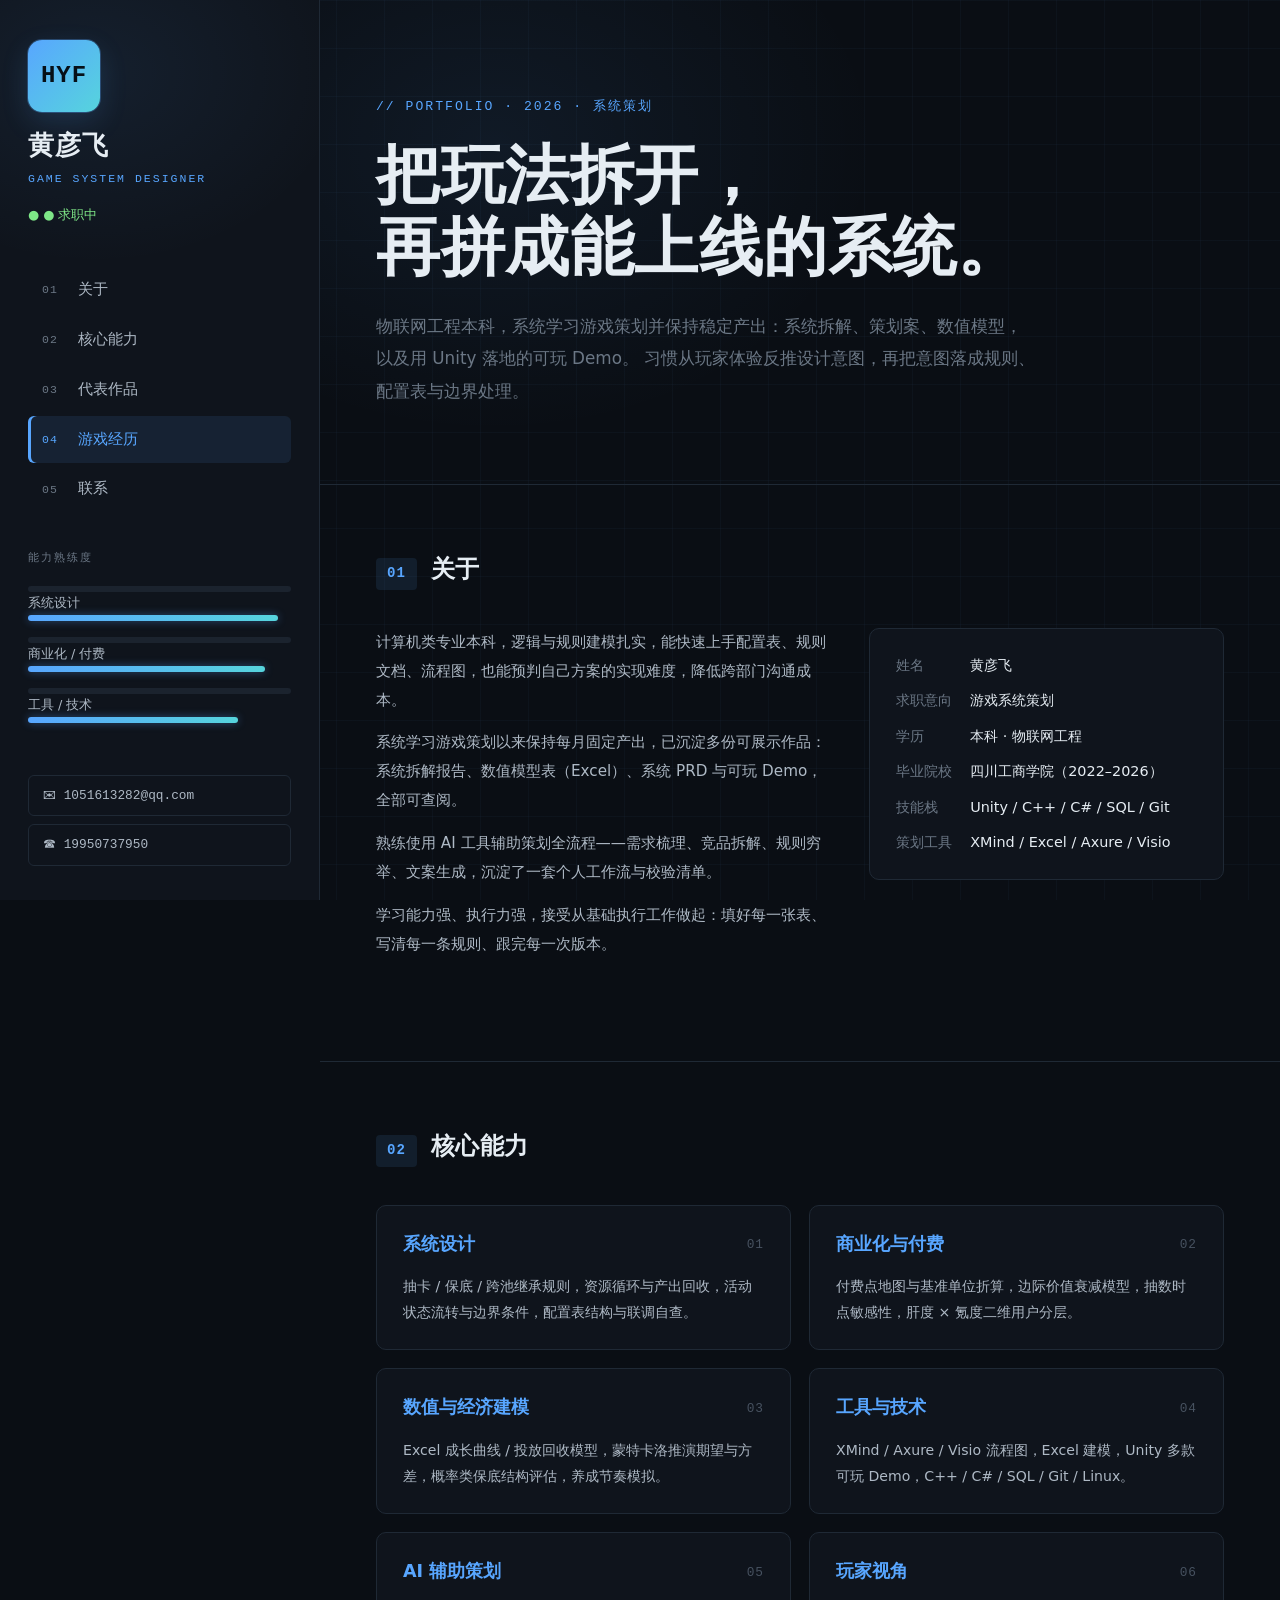
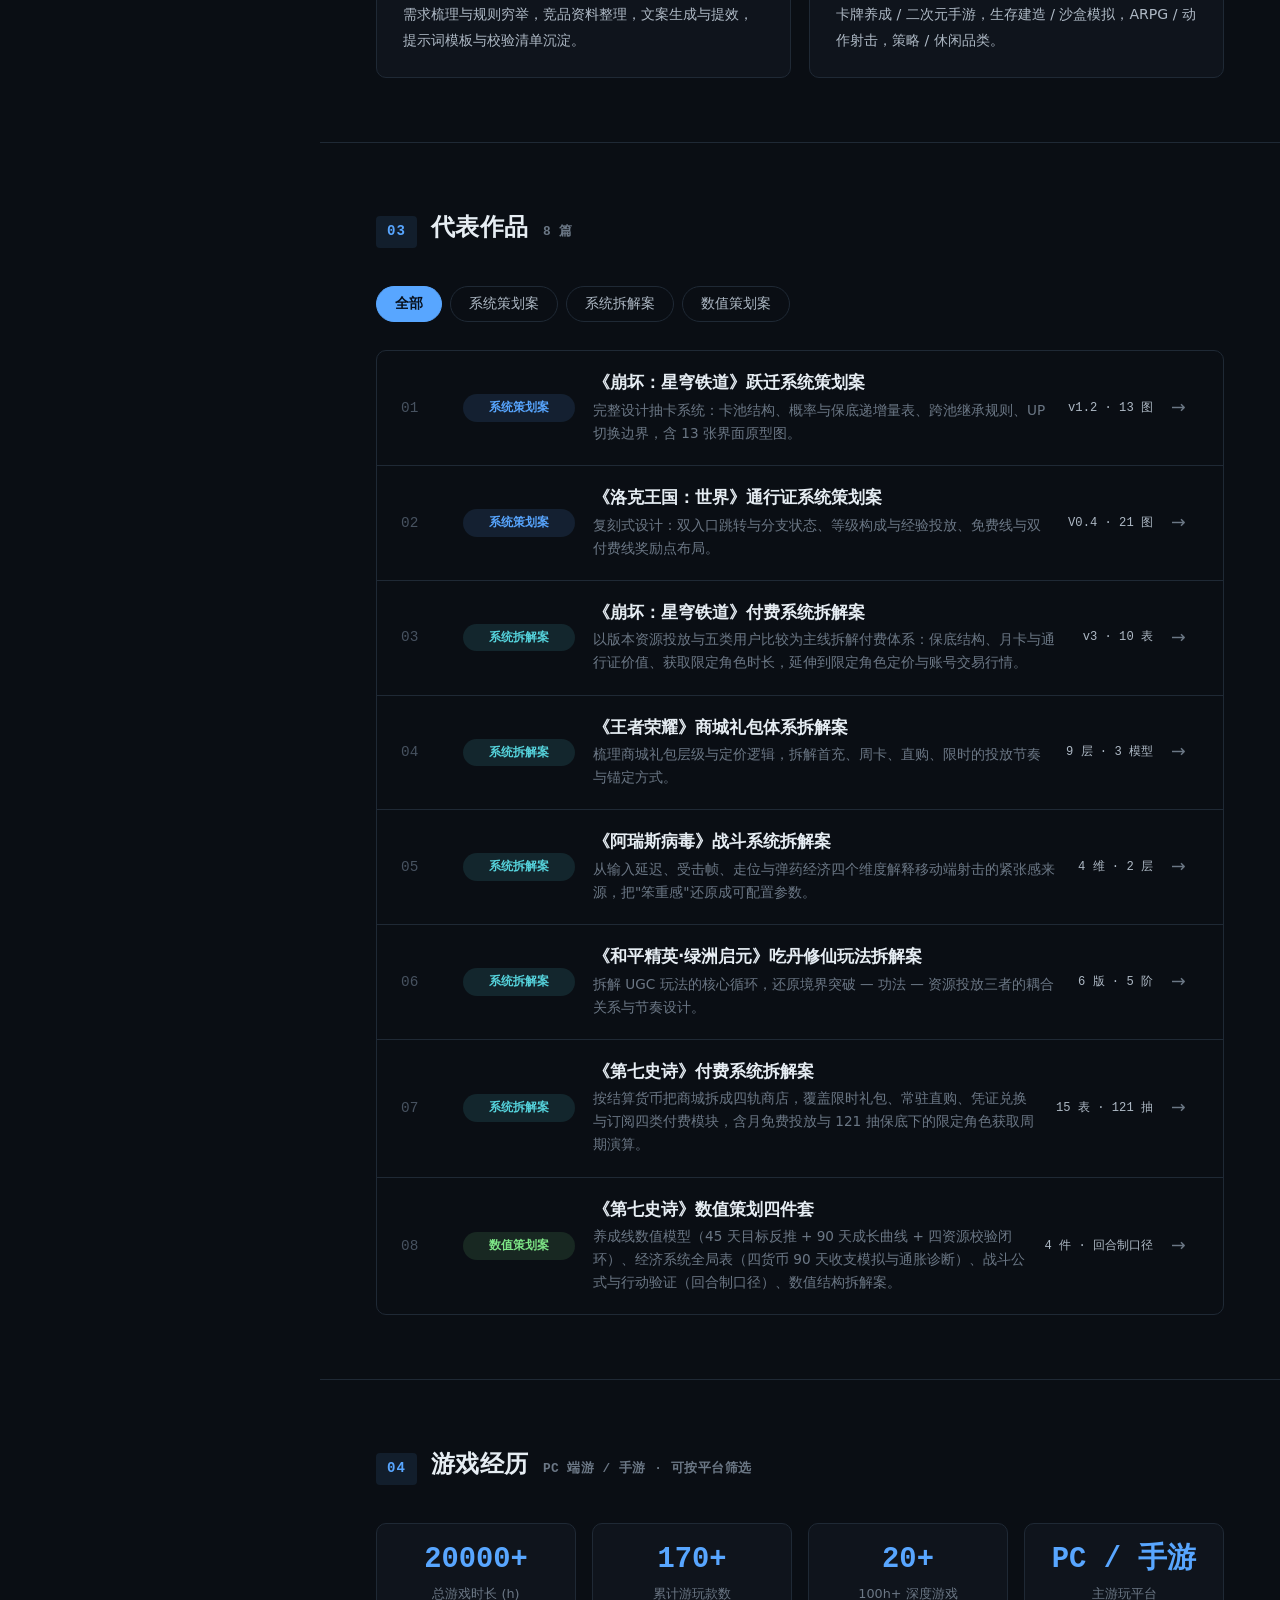
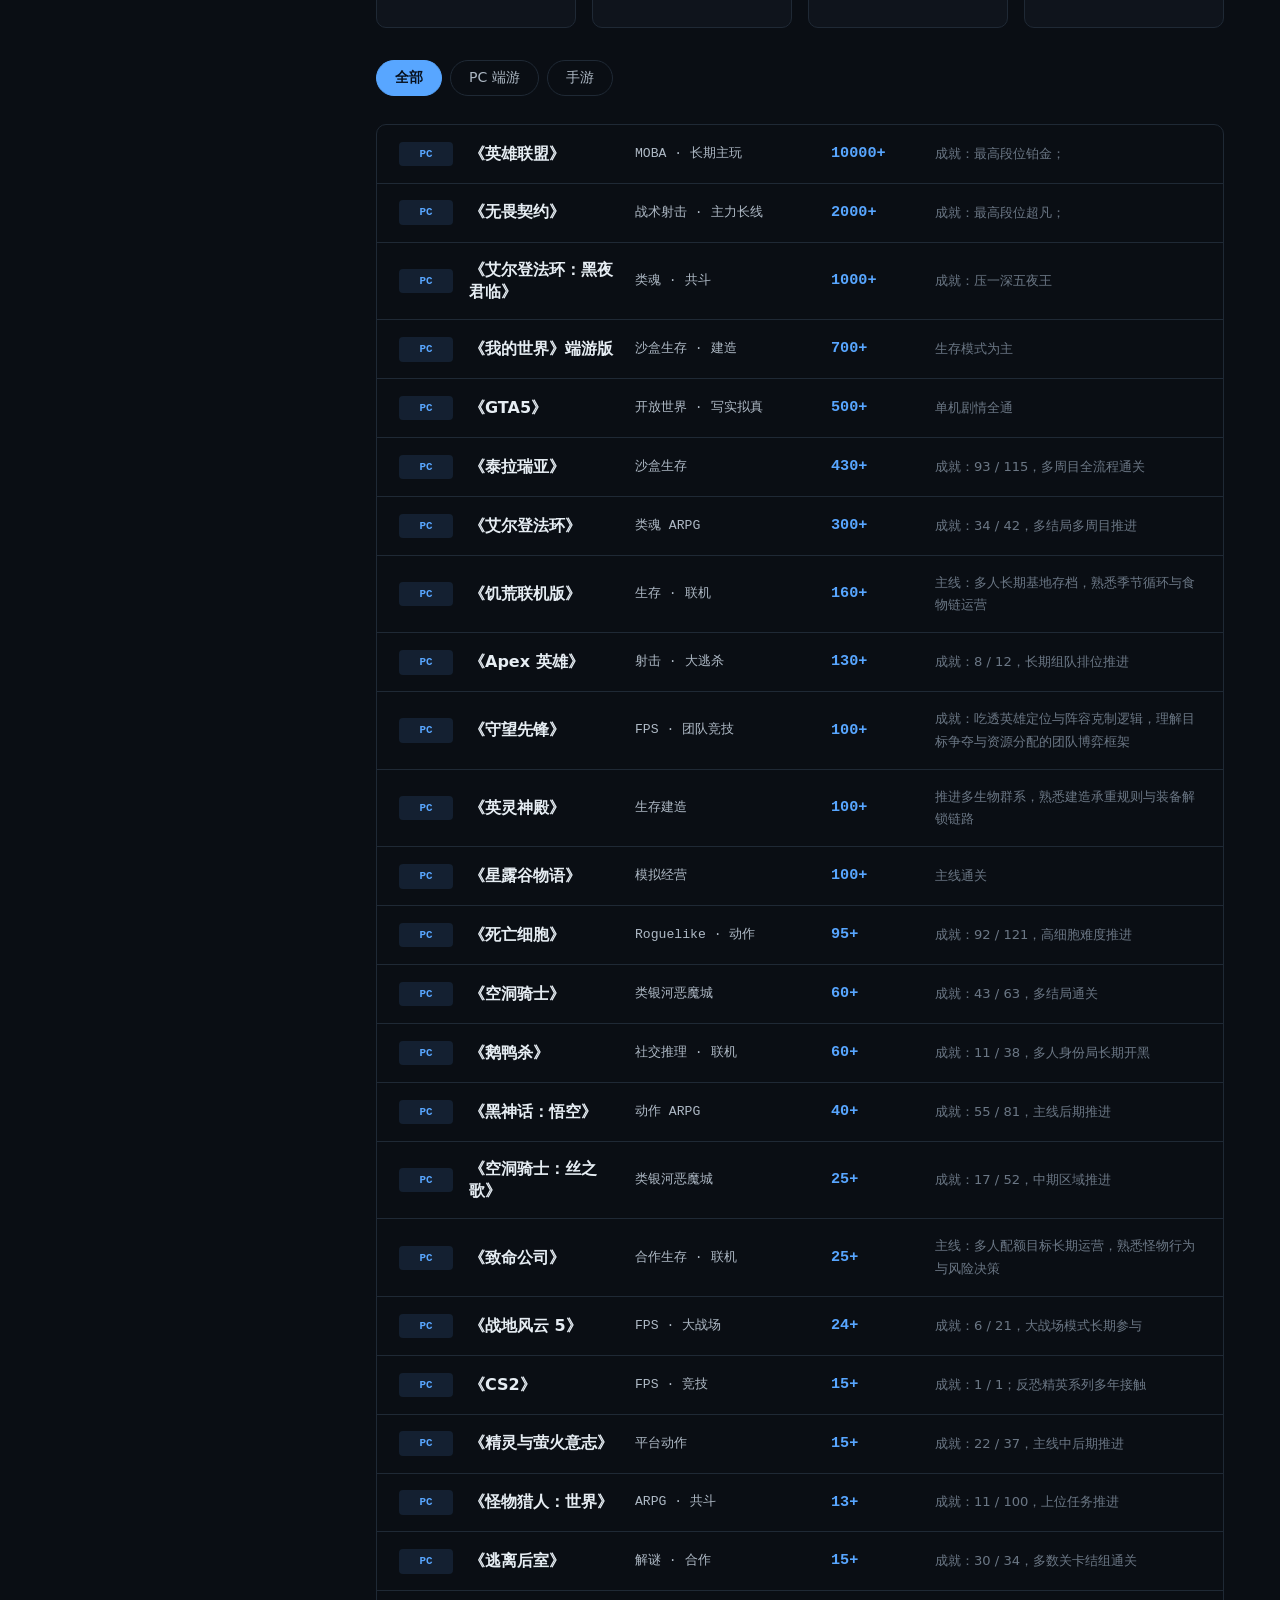
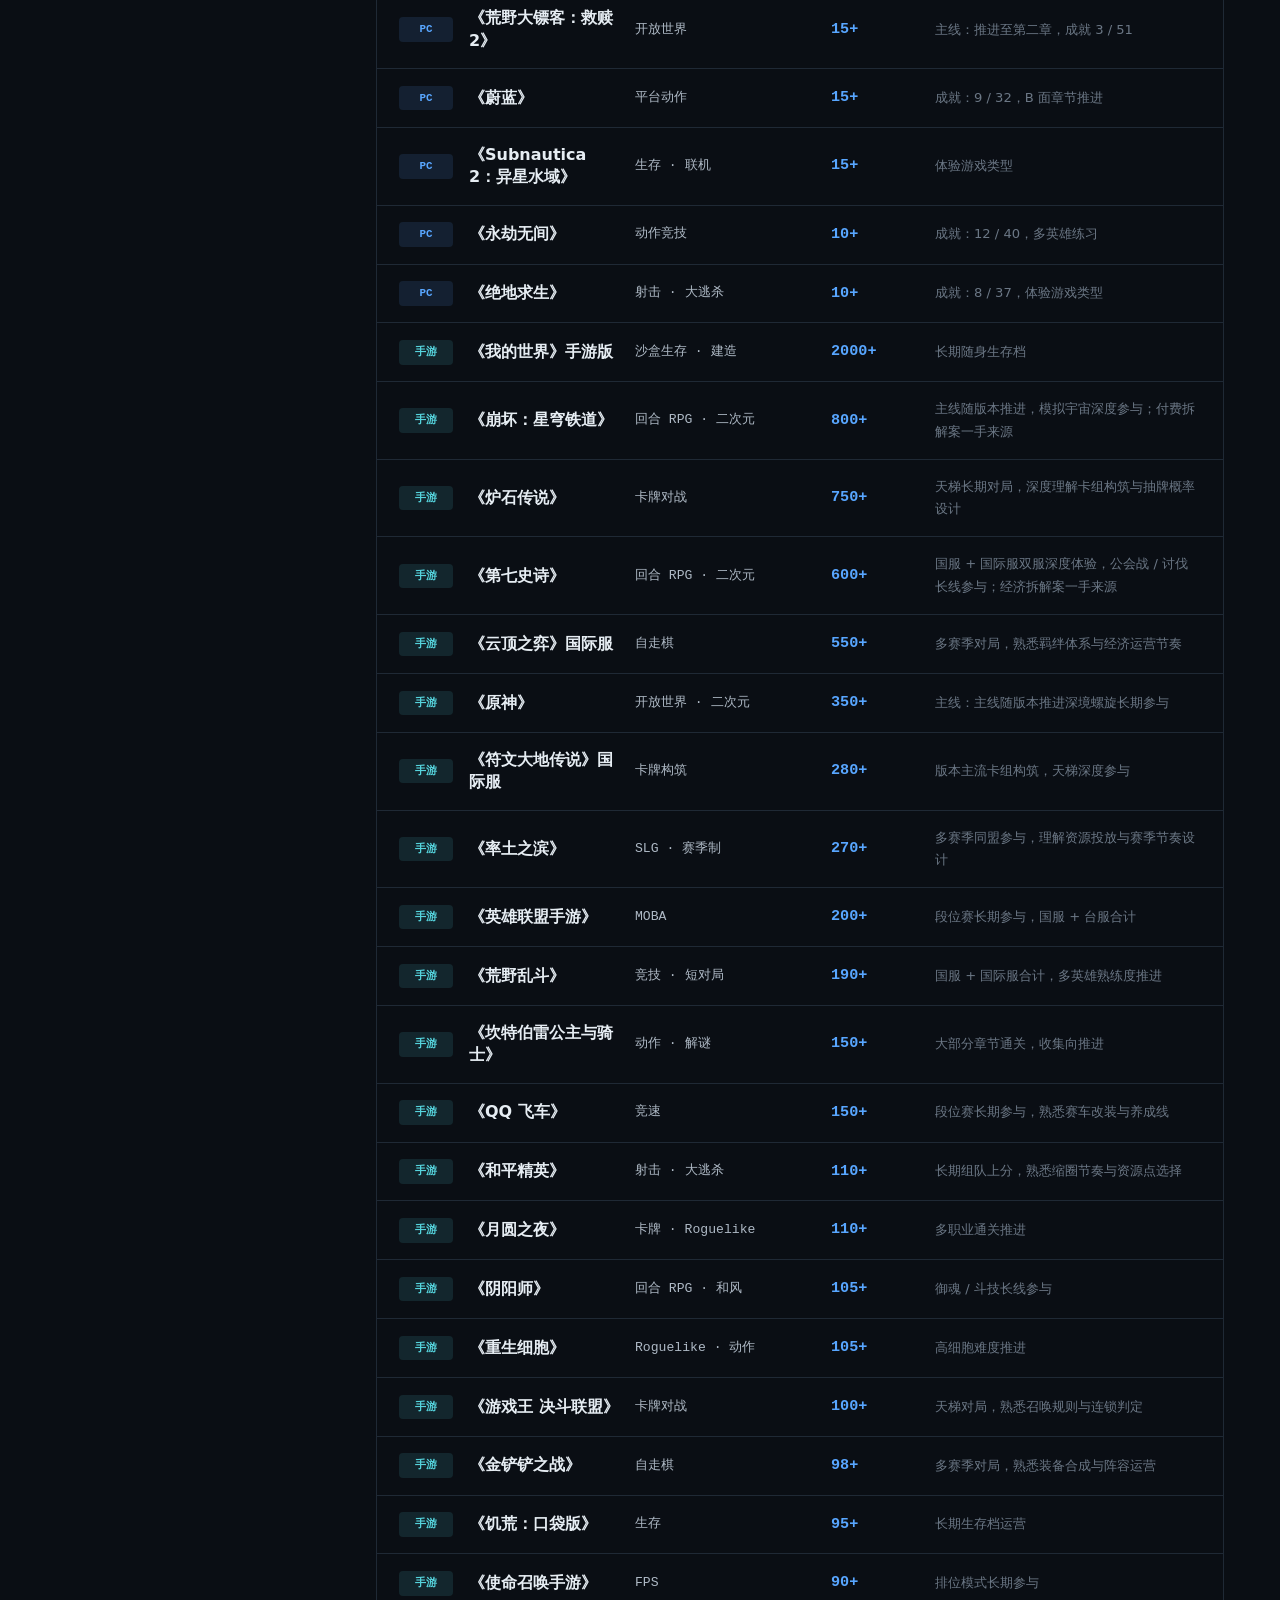
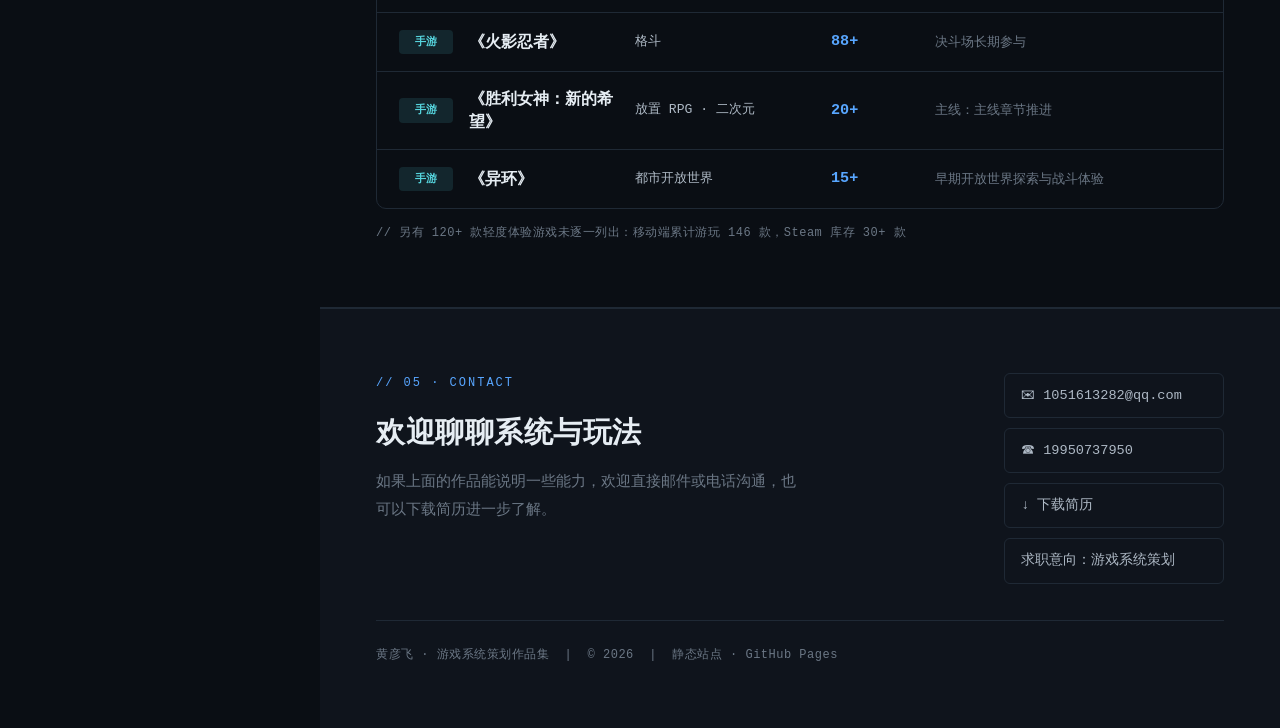
==== commit f7ad7cc9: "portfolio update: add numeric design category + E7 numeric 4-piece set (growth model, economy, comba" ====
--- a/index.html
+++ b/index.html
@@ -109,11 +109,12 @@
 
     <!-- 03 代表作品 -->
     <section class="block" id="work">
-      <div class="block__label"><span>03</span>代表作品 <em>7 篇</em></div>
+      <div class="block__label"><span>03</span>代表作品 <em>8 篇</em></div>
       <div class="filter-bar" data-filter-target="projlist" data-row=".projrow">
         <button class="filter-btn active" data-filter="all">全部</button>
         <button class="filter-btn" data-filter="design">系统策划案</button>
         <button class="filter-btn" data-filter="analysis">系统拆解案</button>
+        <button class="filter-btn" data-filter="numeric">数值策划案</button>
       </div>
 
       <div class="projlist" id="projlist">
@@ -192,6 +193,17 @@
             <span class="projrow__desc">按结算货币把商城拆成四轨商店，覆盖限时礼包、常驻直购、凭证兑换与订阅四类付费模块，含月免费投放与 121 抽保底下的限定角色获取周期演算。</span>
           </span>
           <span class="projrow__meta">15 表 · 121 抽</span>
+          <span class="projrow__arrow">→</span>
+        </a>
+
+        <a class="projrow" data-cat="numeric" href="works/e7-numeric-model.html">
+          <span class="projrow__idx">08</span>
+          <span class="projrow__tag tag--numeric">数值策划案</span>
+          <span class="projrow__body">
+            <span class="projrow__title">《第七史诗》数值策划四件套</span>
+            <span class="projrow__desc">养成线数值模型（45 天目标反推 + 90 天成长曲线 + 四资源校验闭环）、经济系统全局表（四货币 90 天收支模拟与通胀诊断）、战斗公式与行动验证（回合制口径）、数值结构拆解案。</span>
+          </span>
+          <span class="projrow__meta">4 件 · 回合制口径</span>
           <span class="projrow__arrow">→</span>
         </a>
 
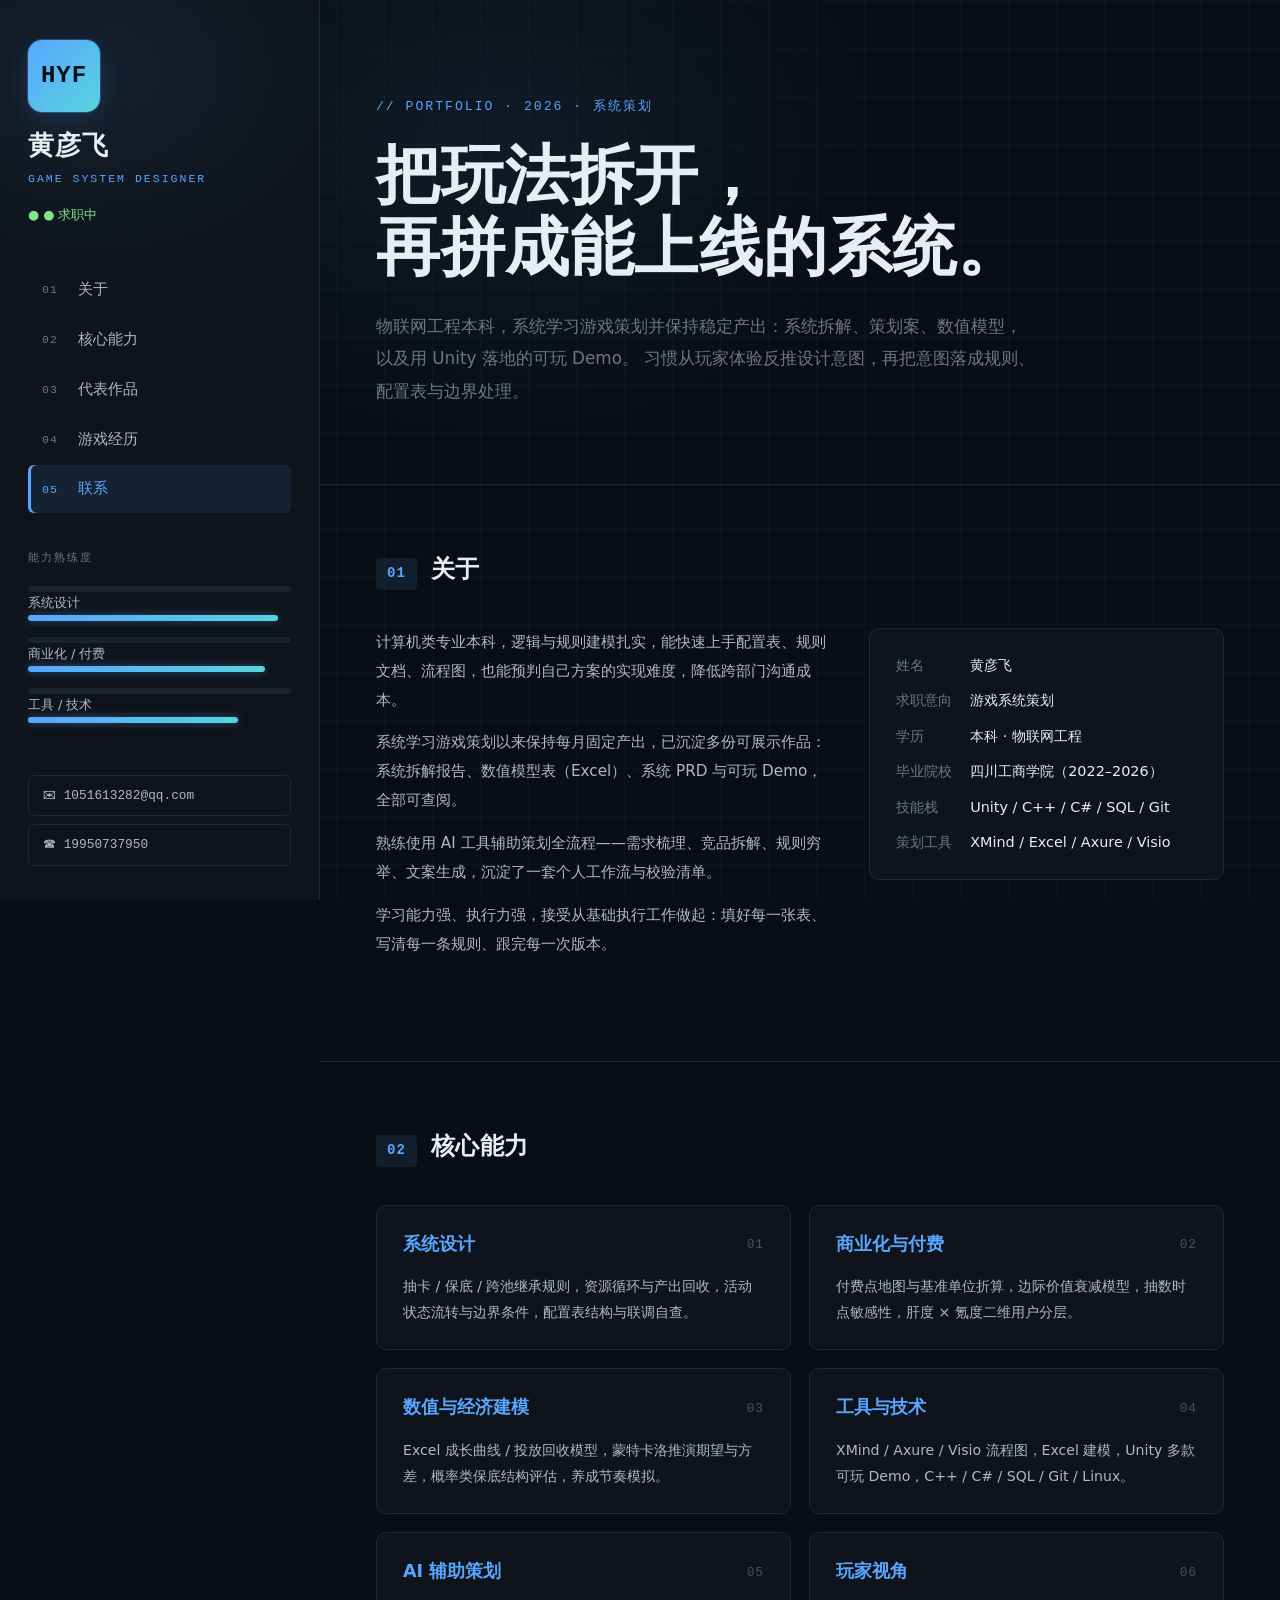
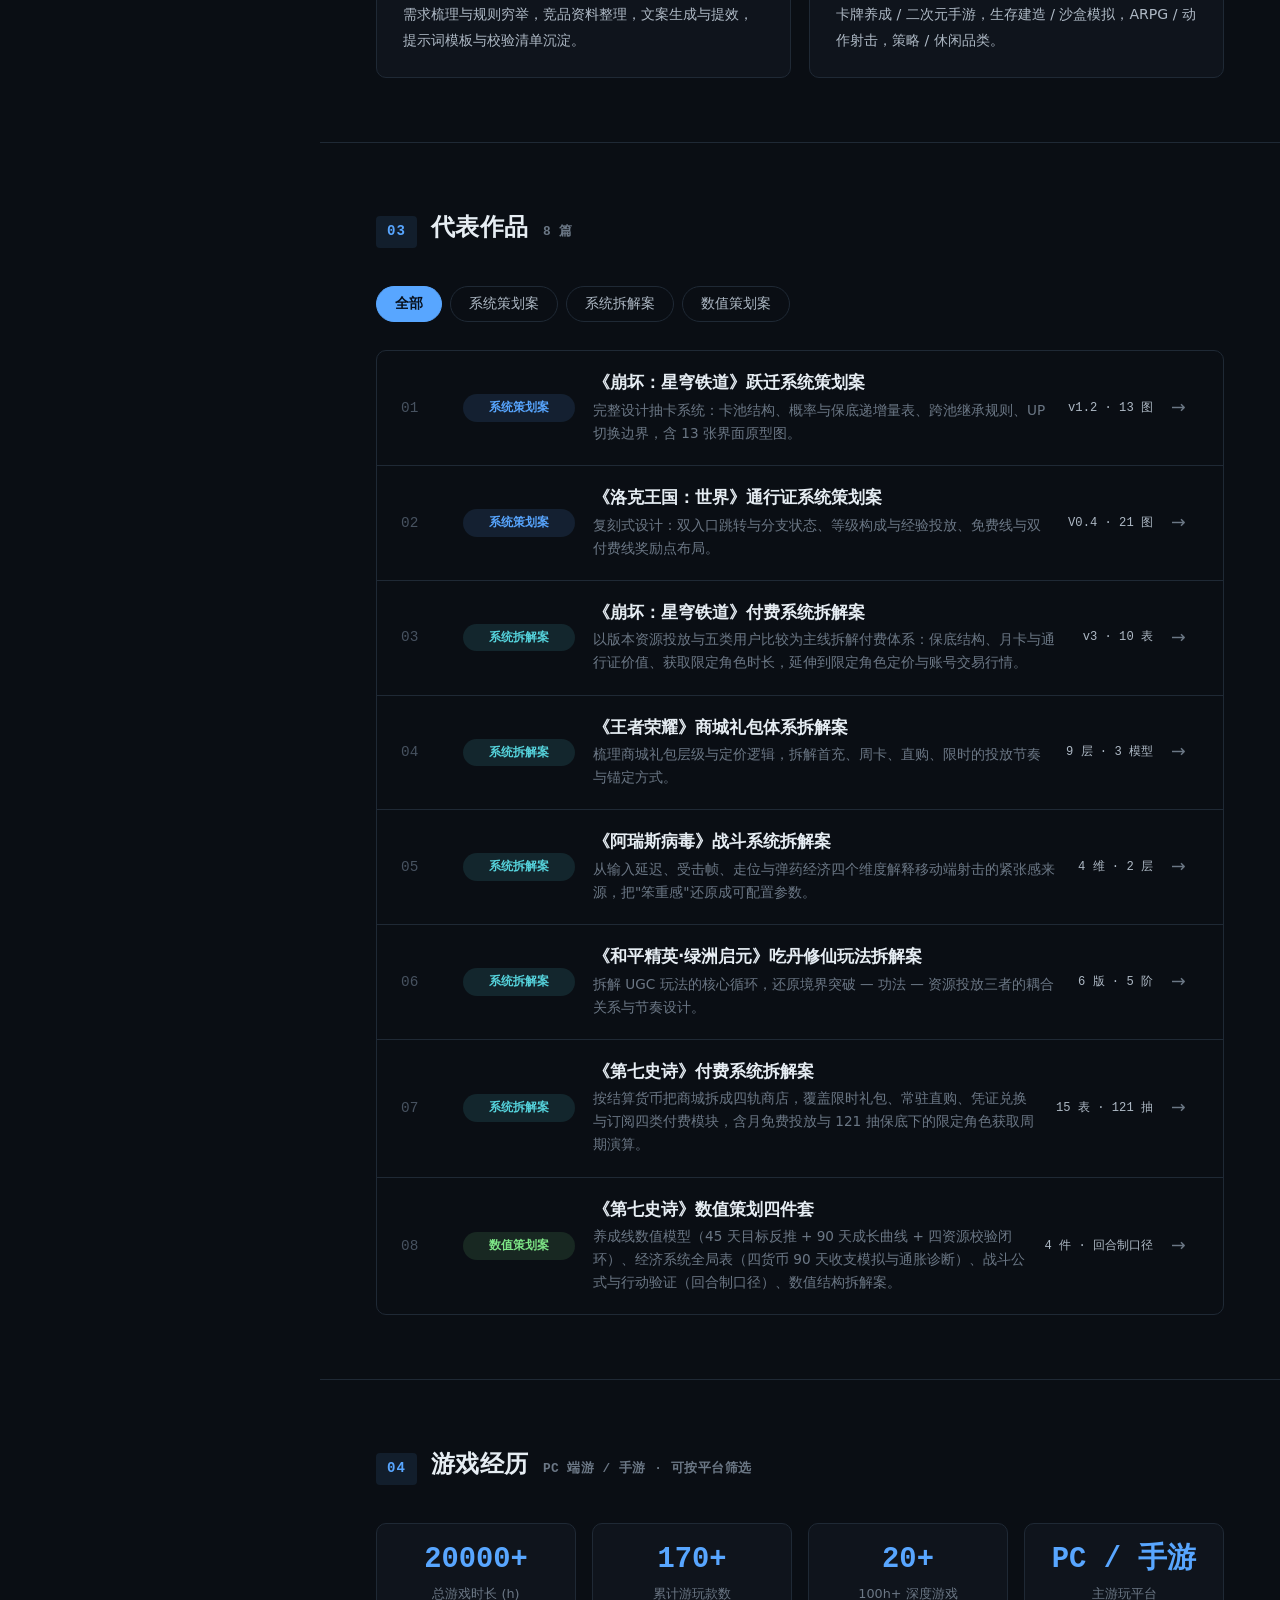
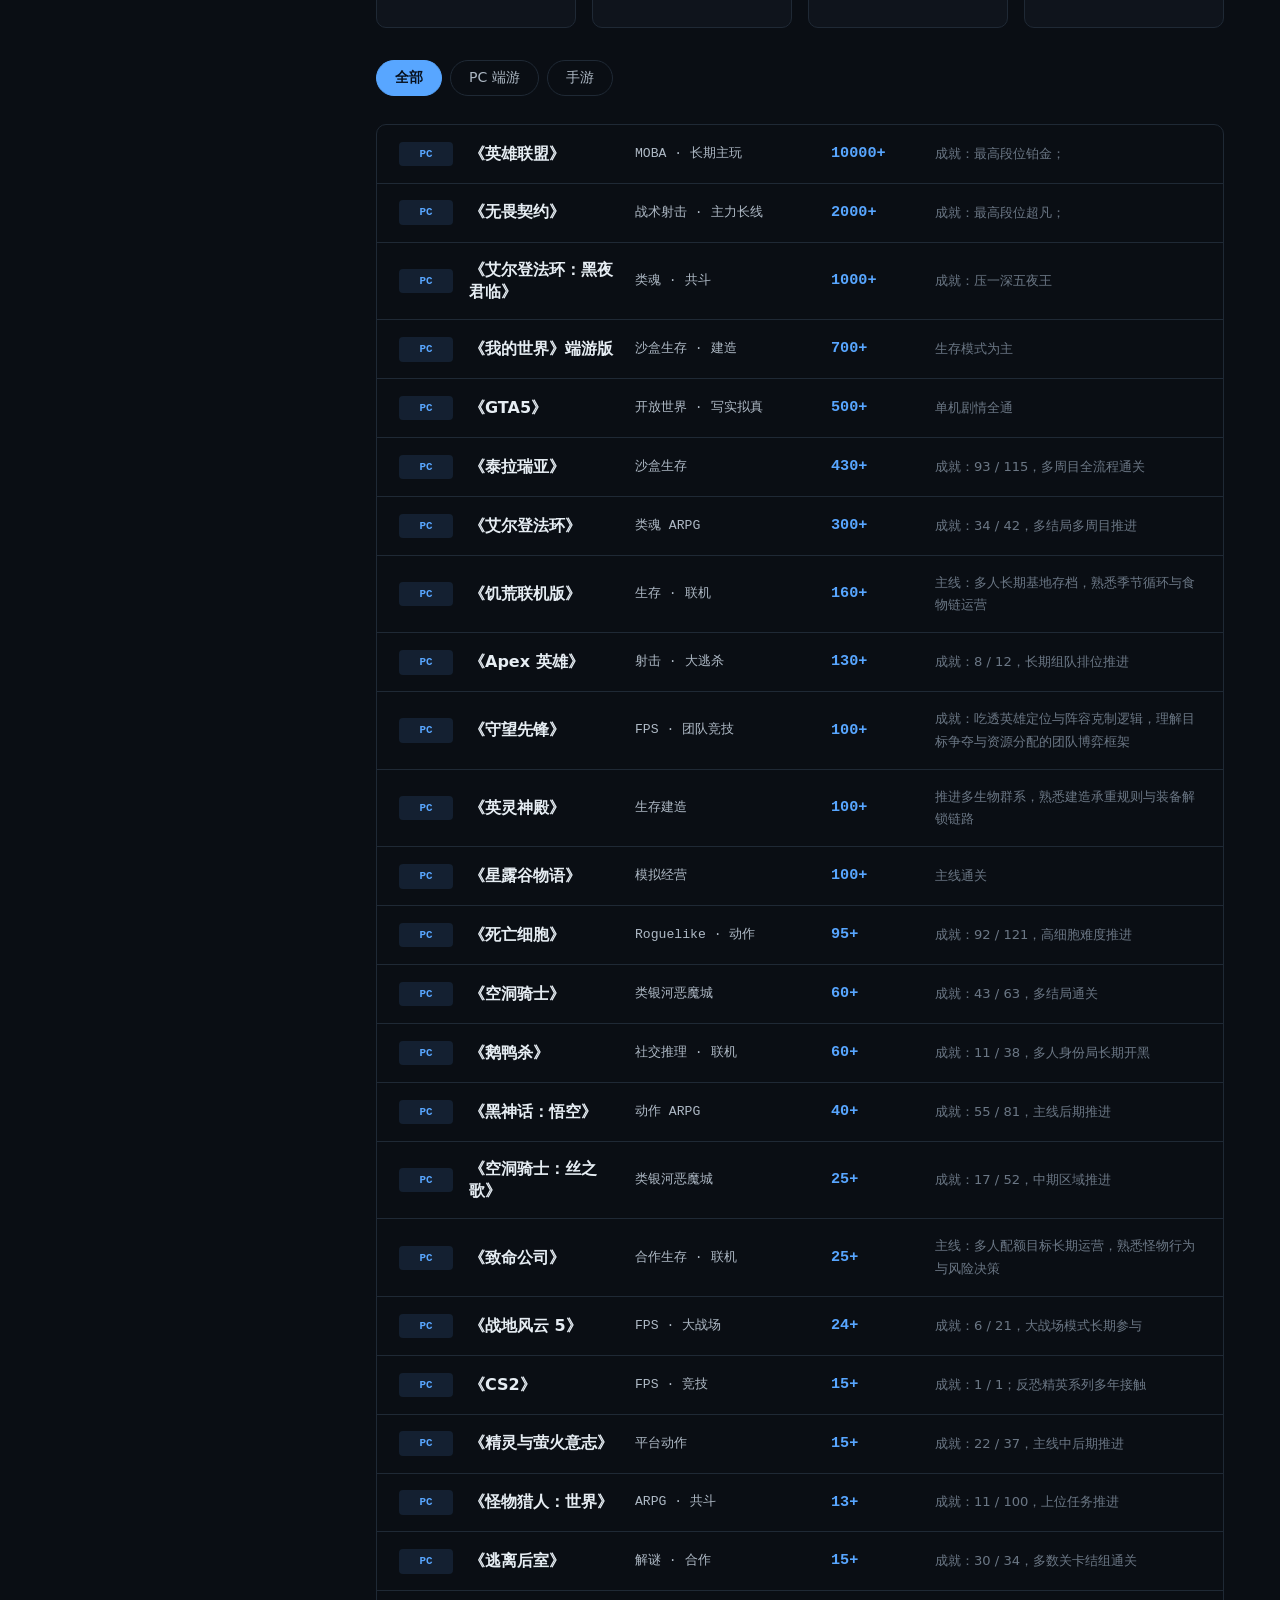
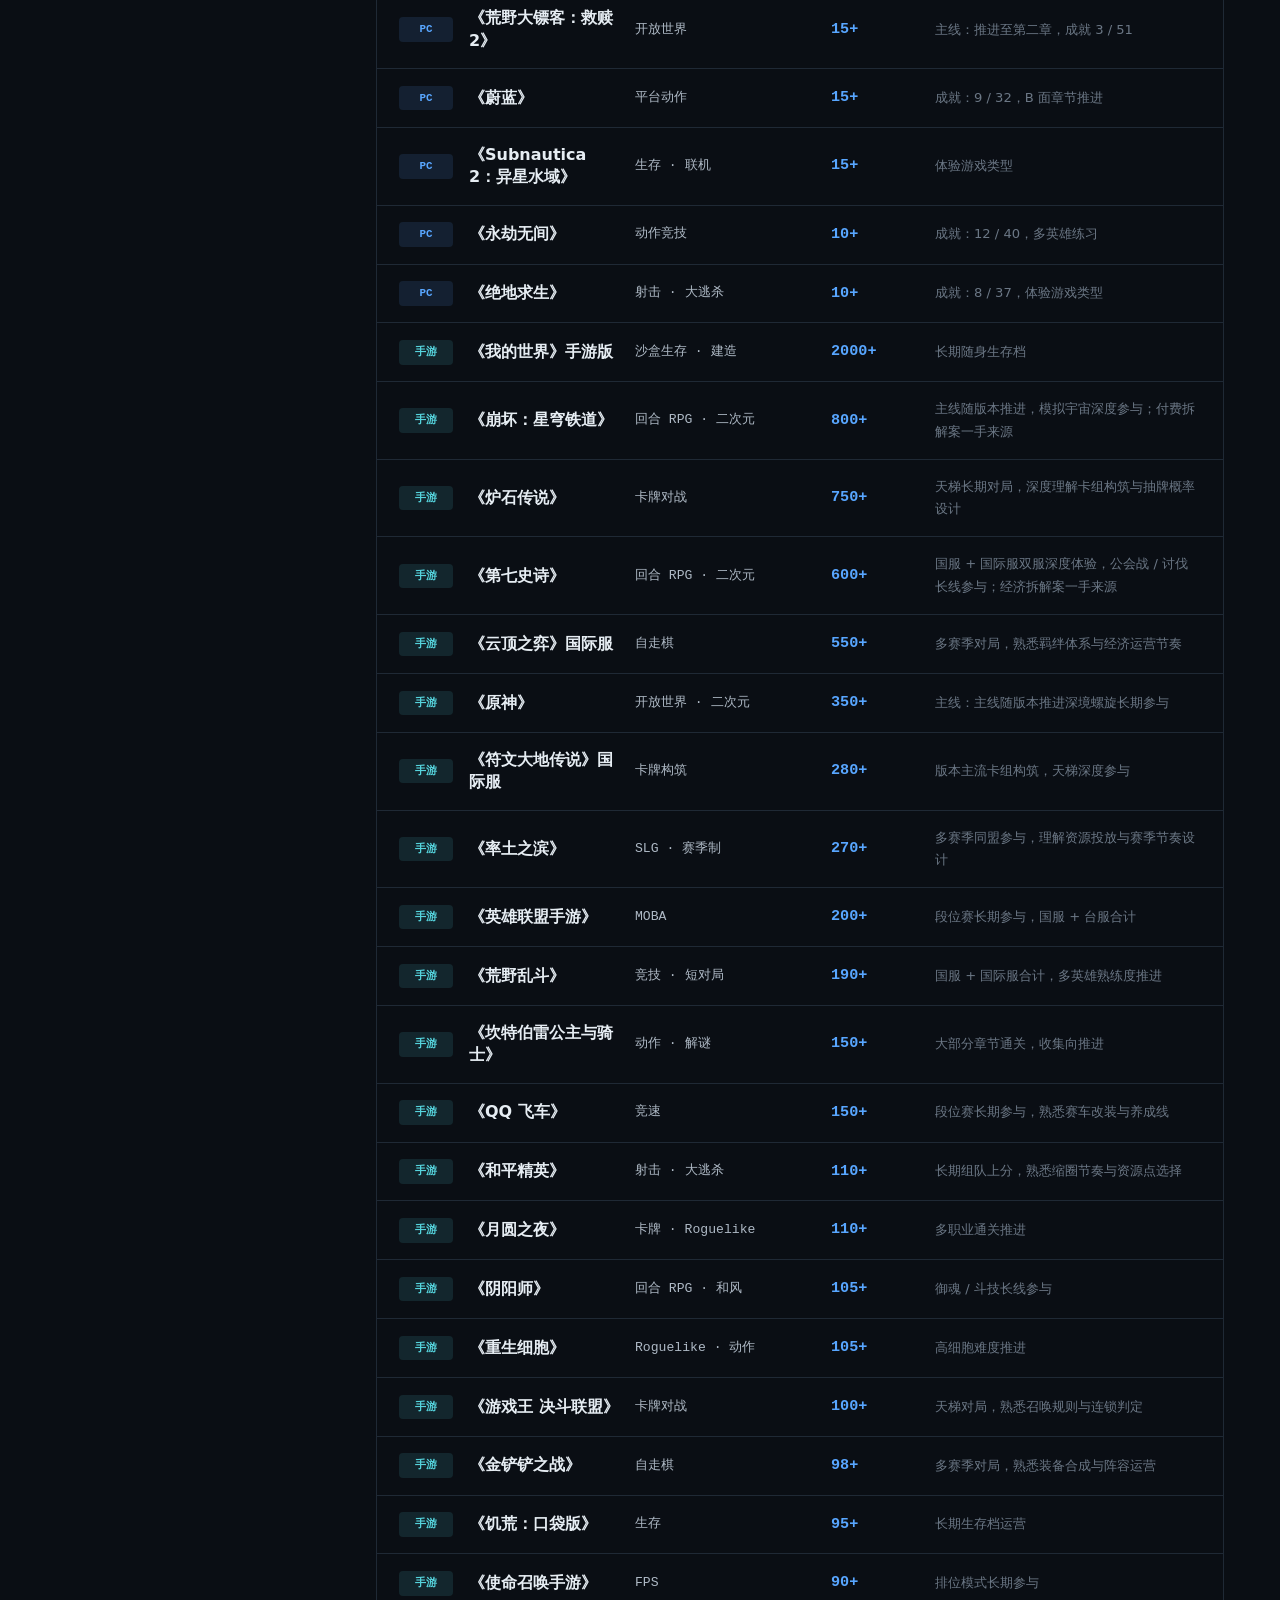
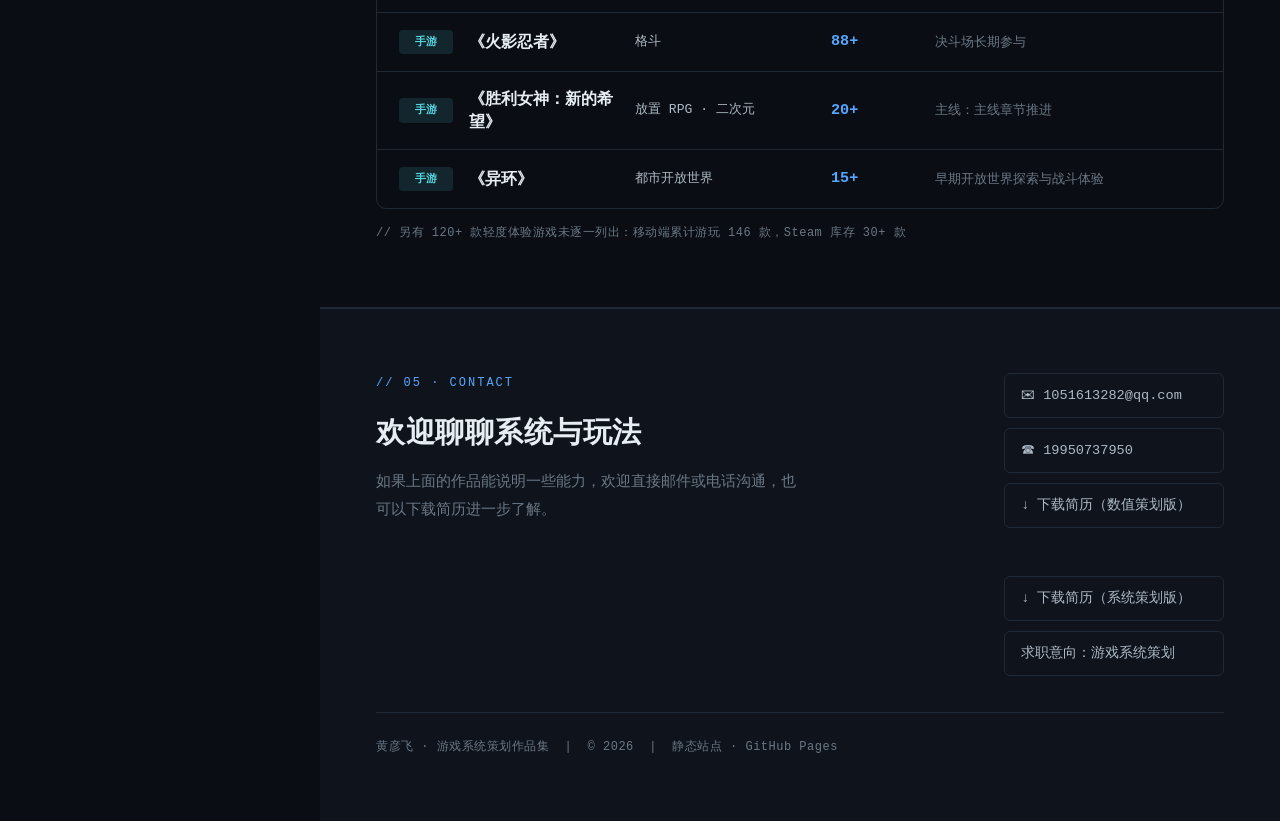
==== commit 49840766: "portfolio update: add numeric design category + E7 numeric 4-piece set (growth model, economy, comba" ====
--- a/index.html
+++ b/index.html
@@ -294,7 +294,7 @@
         <div class="foot__links">
           <a href="mailto:1051613282@qq.com">✉ 1051613282@qq.com</a>
           <a href="tel:19950737950">☎ 19950737950</a>
-          <a href="files/黄彦飞_策划求职简历.docx" download>↓ 下载简历</a>
+          <a href="files/黄彦飞_数值策划简历.docx" download>↓ 下载简历（数值策划版）</a>　<a href="files/黄彦飞_简历.docx" download>↓ 下载简历（系统策划版）</a>
           <a href="#about">求职意向：游戏系统策划</a>
         </div>
       </div>
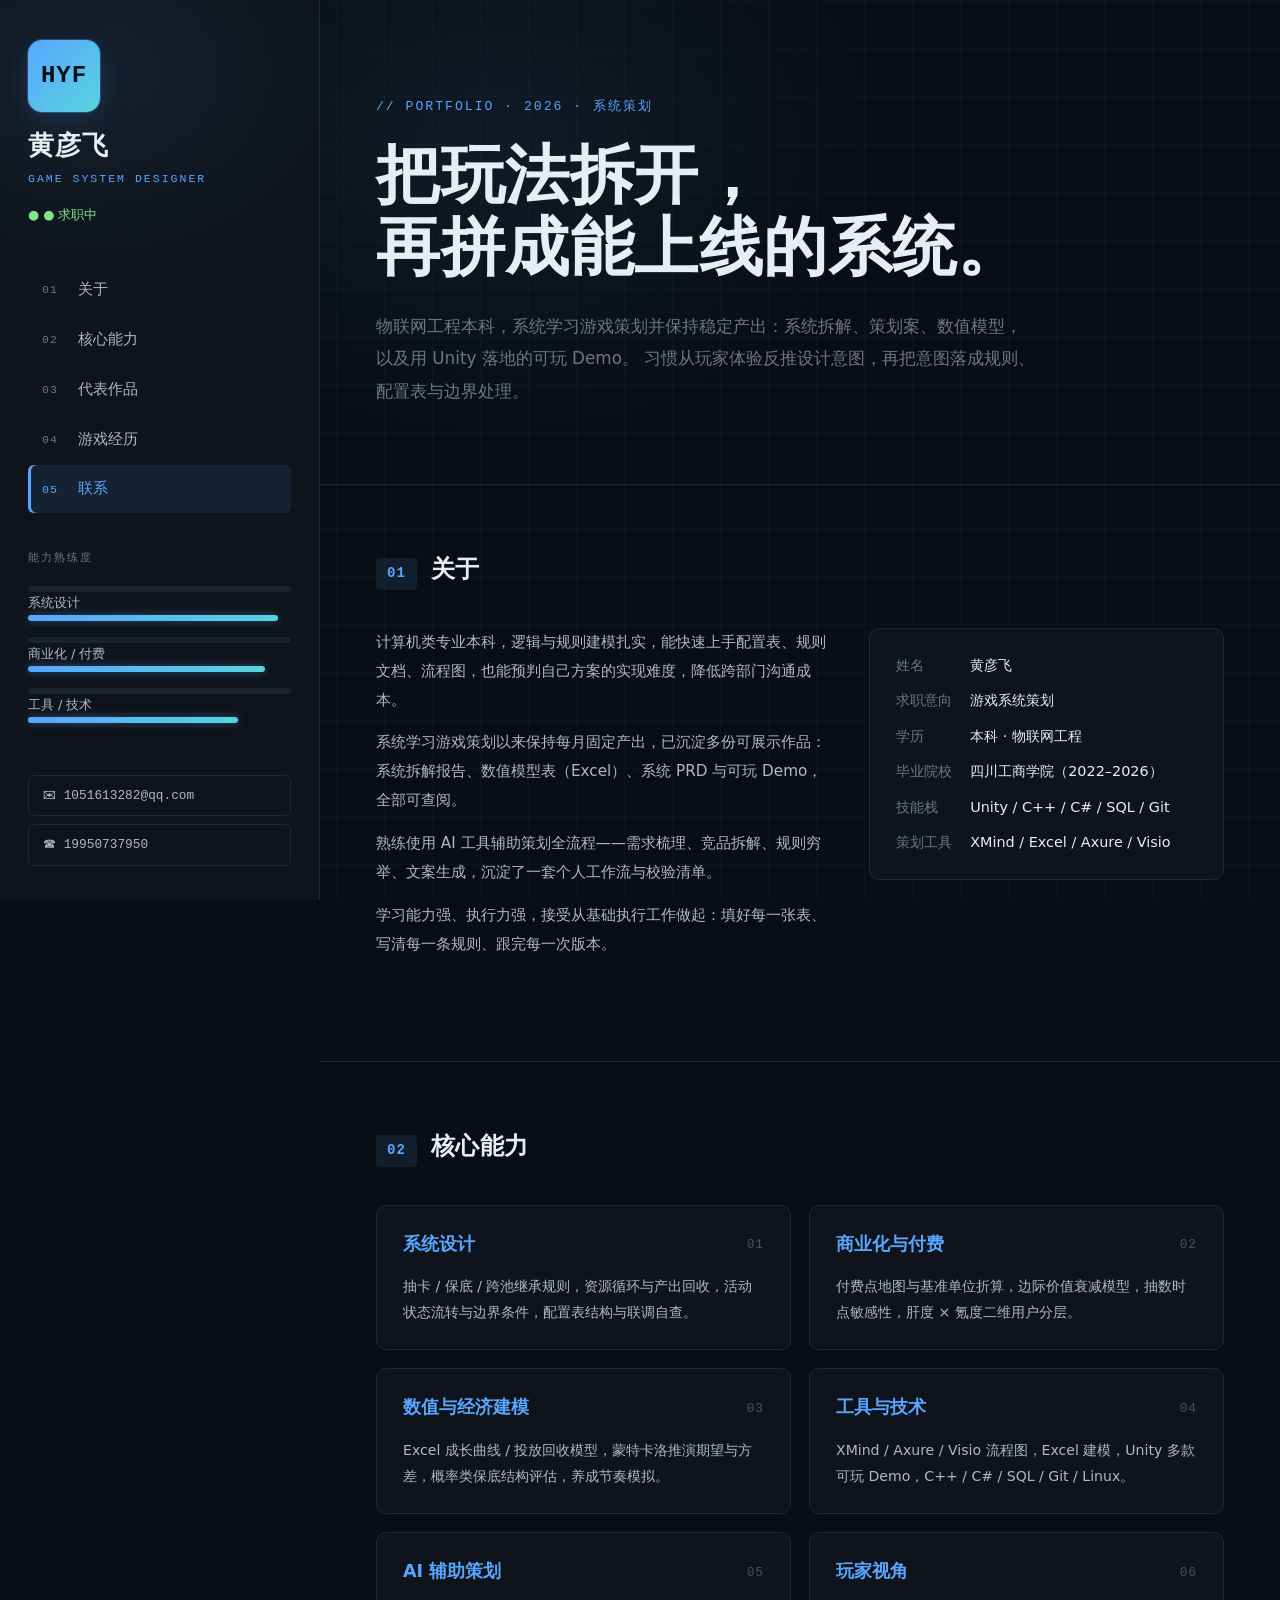
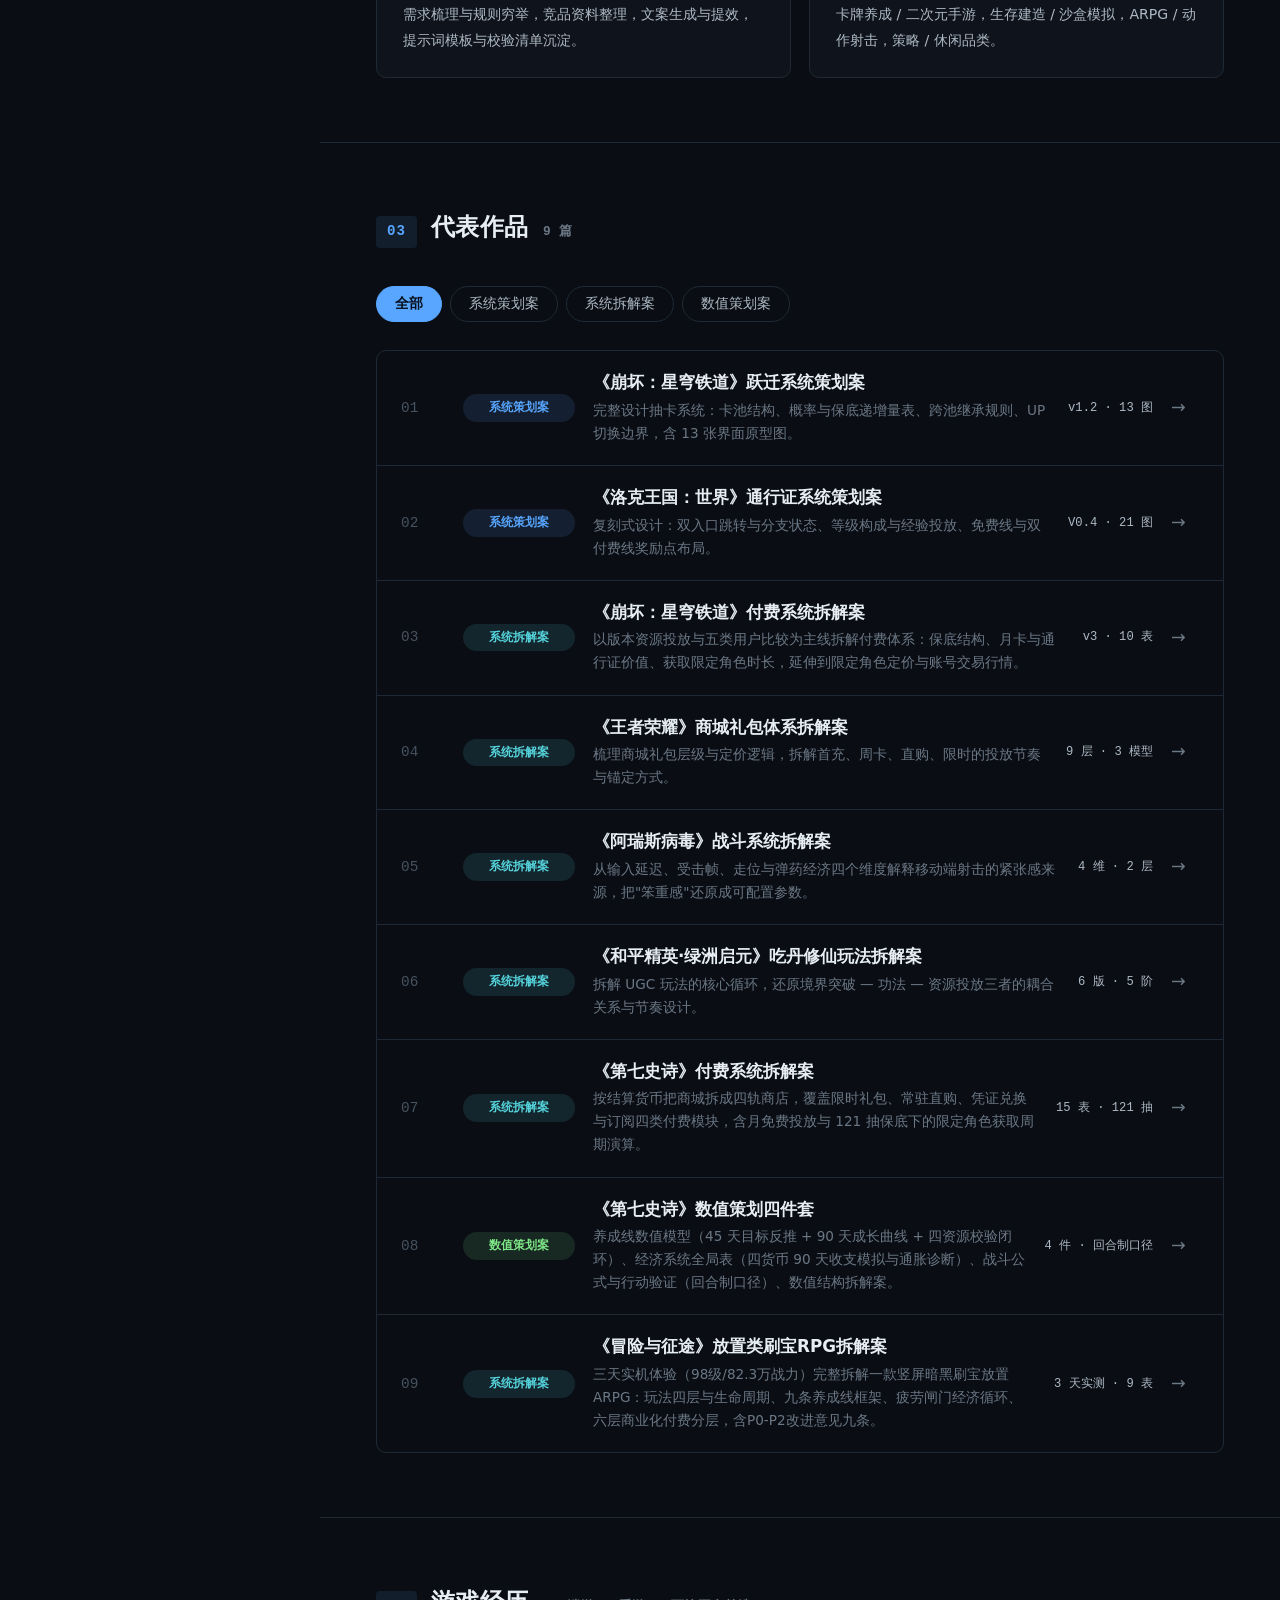
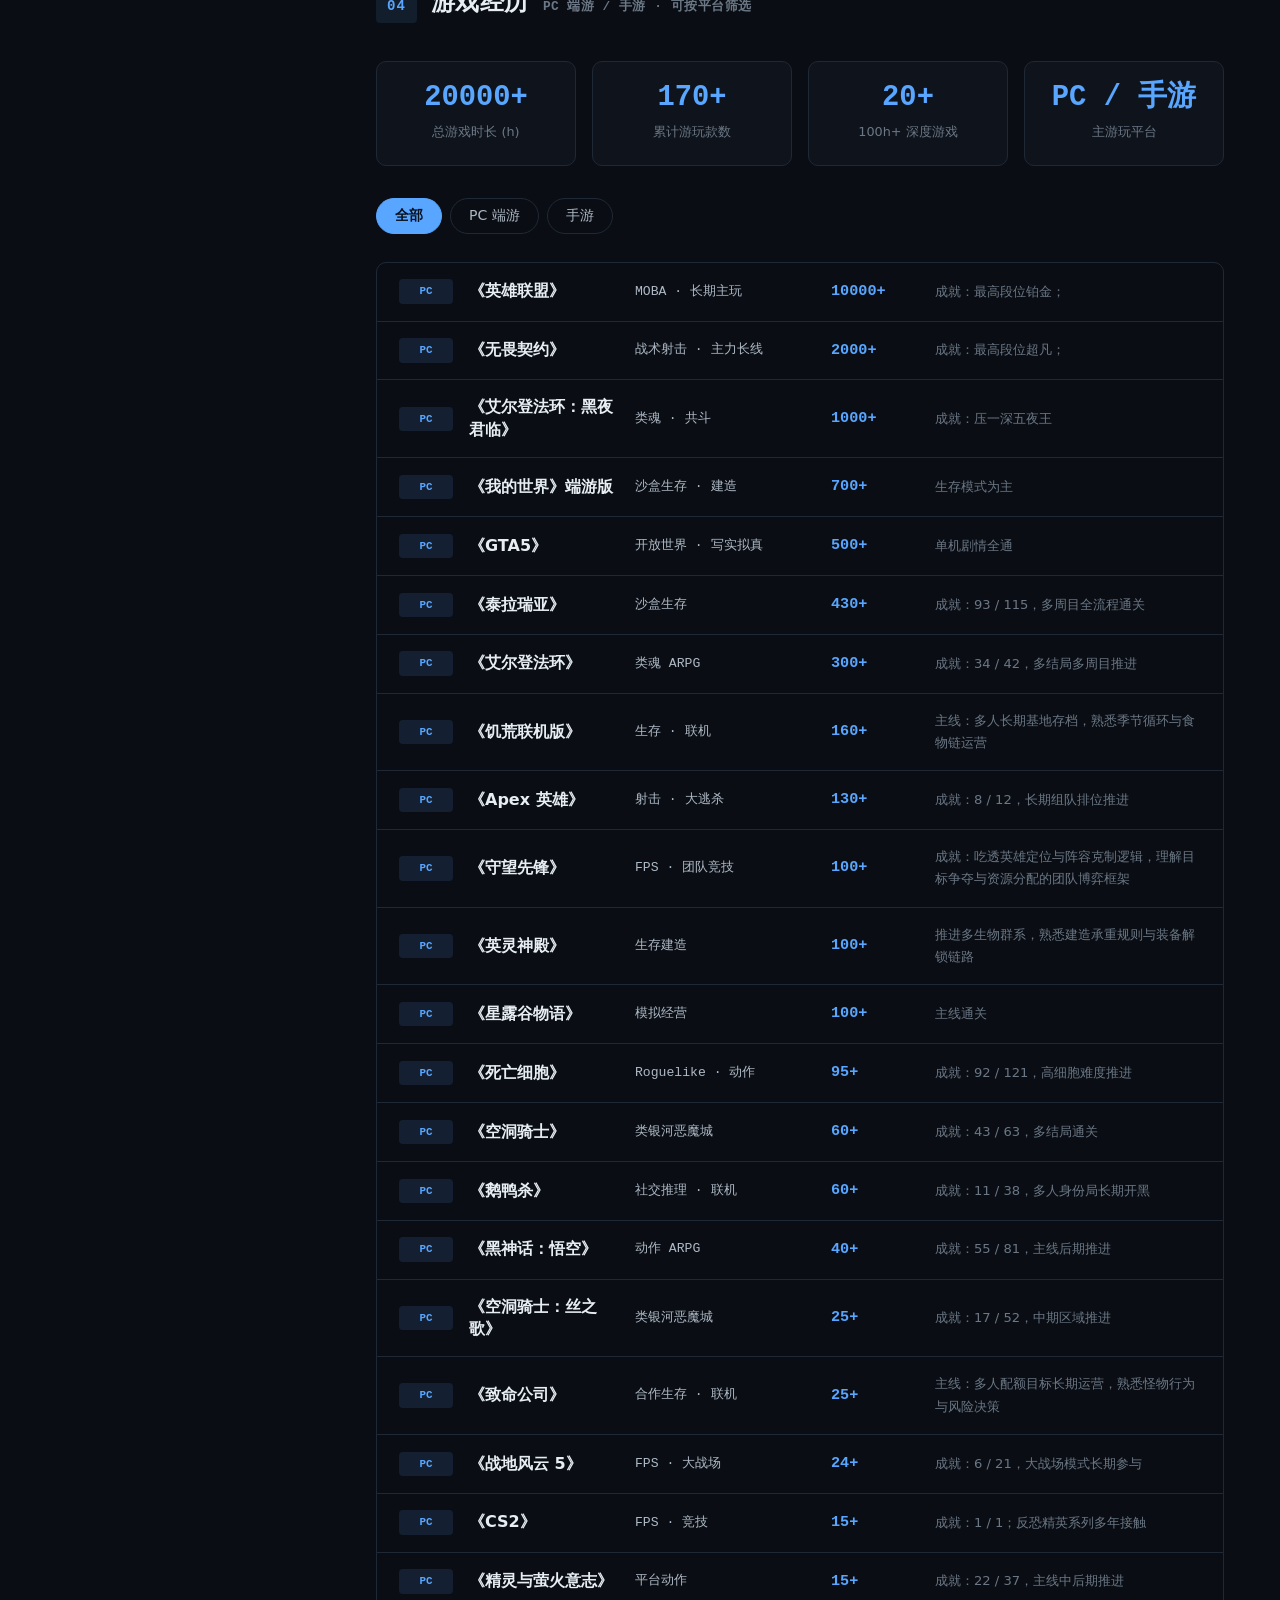
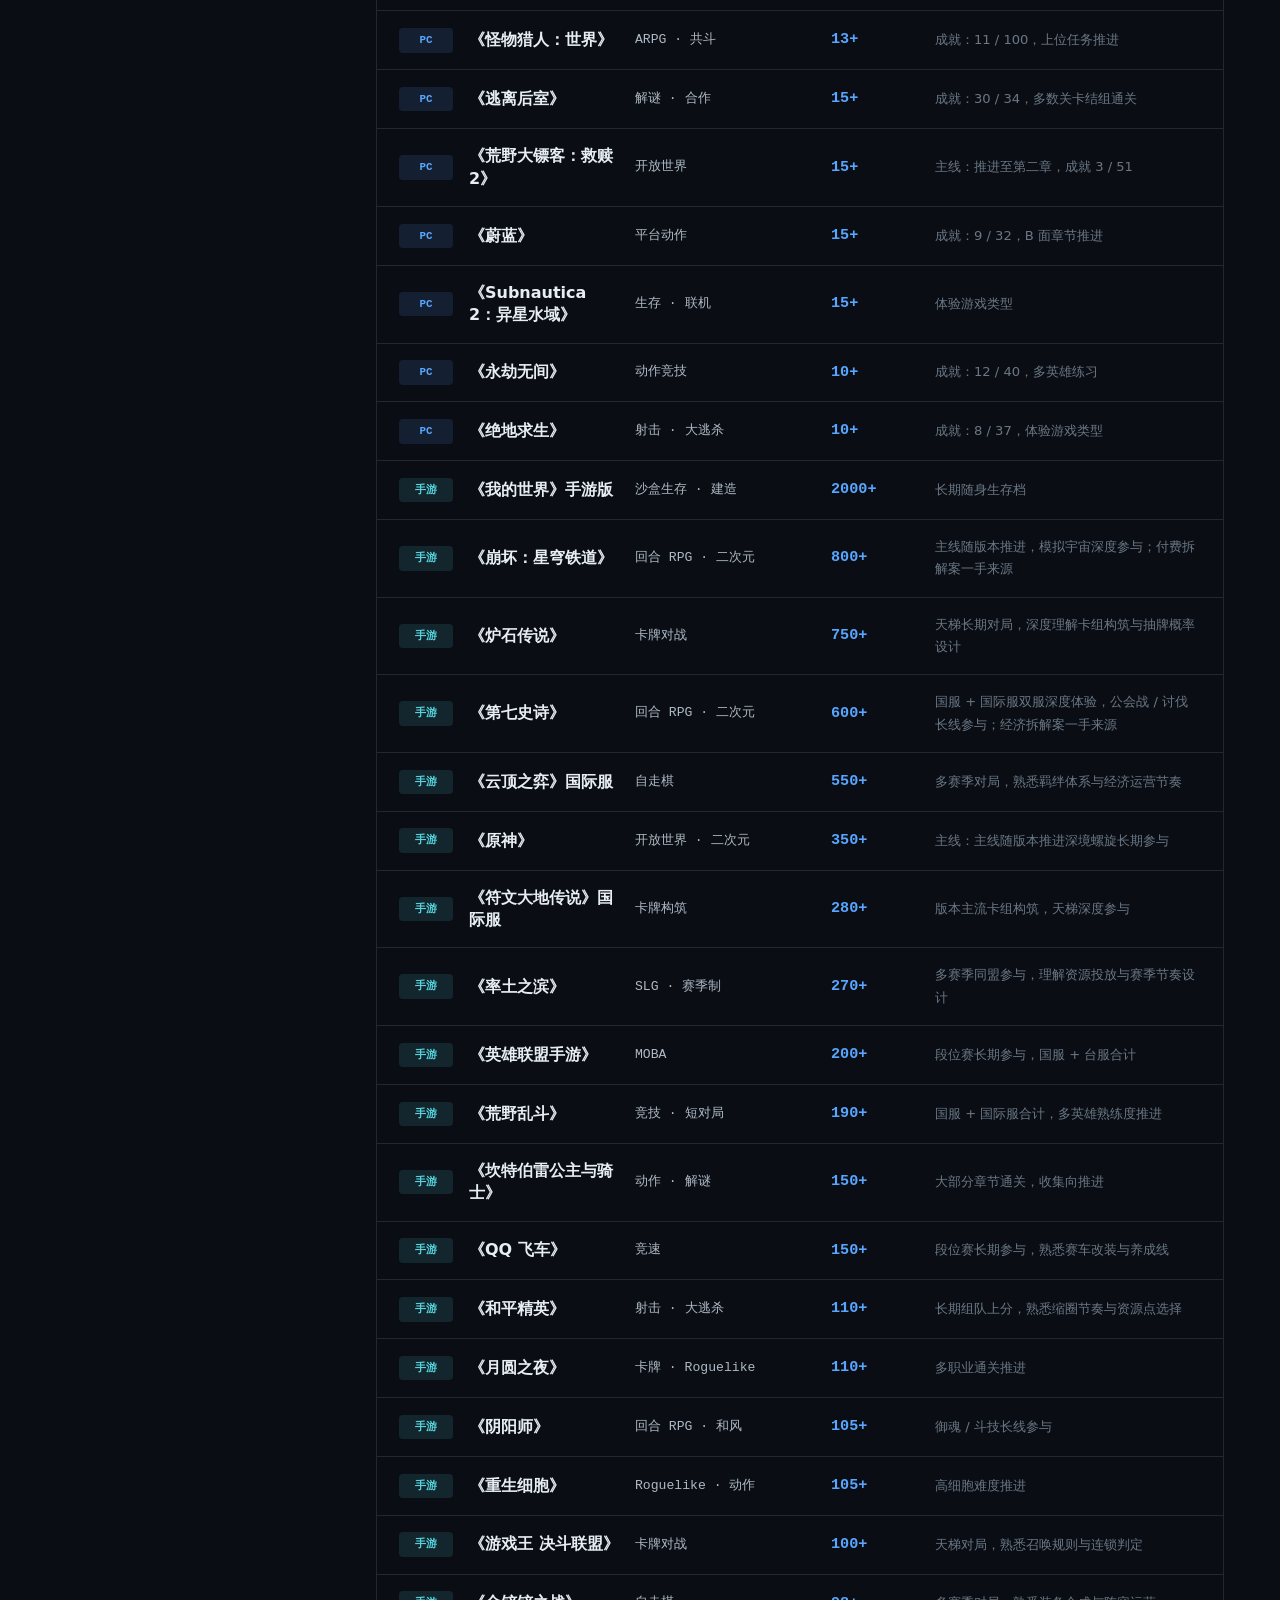
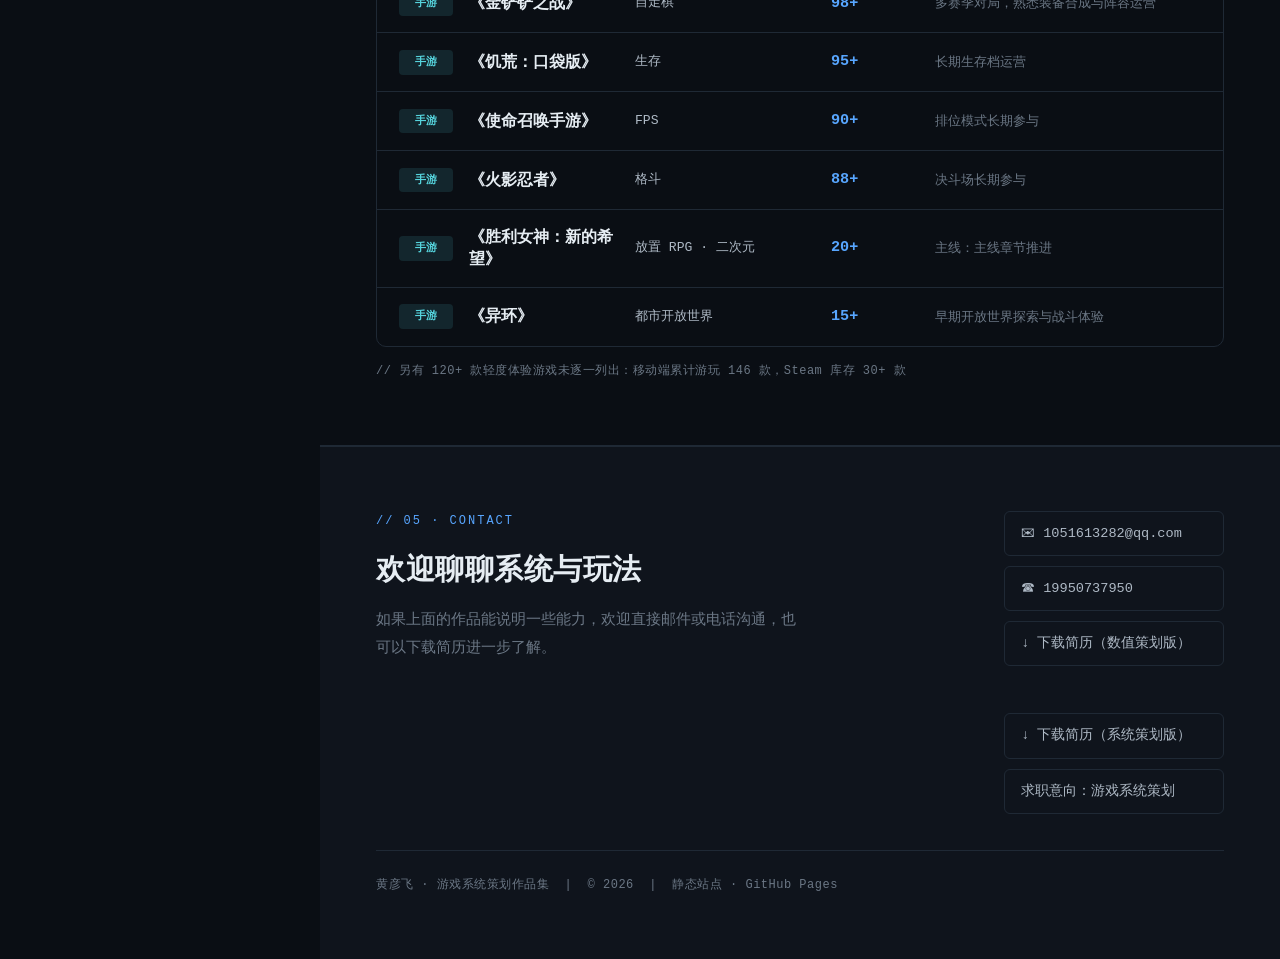
==== commit eeac3c31: "add mxzt teardown: index 8→9 works + card 09" ====
--- a/index.html
+++ b/index.html
@@ -109,7 +109,7 @@
 
     <!-- 03 代表作品 -->
     <section class="block" id="work">
-      <div class="block__label"><span>03</span>代表作品 <em>8 篇</em></div>
+      <div class="block__label"><span>03</span>代表作品 <em>9 篇</em></div>
       <div class="filter-bar" data-filter-target="projlist" data-row=".projrow">
         <button class="filter-btn active" data-filter="all">全部</button>
         <button class="filter-btn" data-filter="design">系统策划案</button>
@@ -205,6 +205,26 @@
           </span>
           <span class="projrow__meta">4 件 · 回合制口径</span>
           <span class="projrow__arrow">→</span>
+        </a>
+
+        <a class="projrow" data-cat="analysis" href="works/mxzt-teardown.html">
+
+          <span class="projrow__idx">09</span>
+
+          <span class="projrow__tag tag--analysis">系统拆解案</span>
+
+          <span class="projrow__body">
+
+            <span class="projrow__title">《冒险与征途》放置类刷宝RPG拆解案</span>
+
+            <span class="projrow__desc">三天实机体验（98级/82.3万战力）完整拆解一款竖屏暗黑刷宝放置ARPG：玩法四层与生命周期、九条养成线框架、疲劳闸门经济循环、六层商业化付费分层，含P0-P2改进意见九条。</span>
+
+          </span>
+
+          <span class="projrow__meta">3 天实测 · 9 表</span>
+
+          <span class="projrow__arrow">→</span>
+
         </a>
 
       </div>
